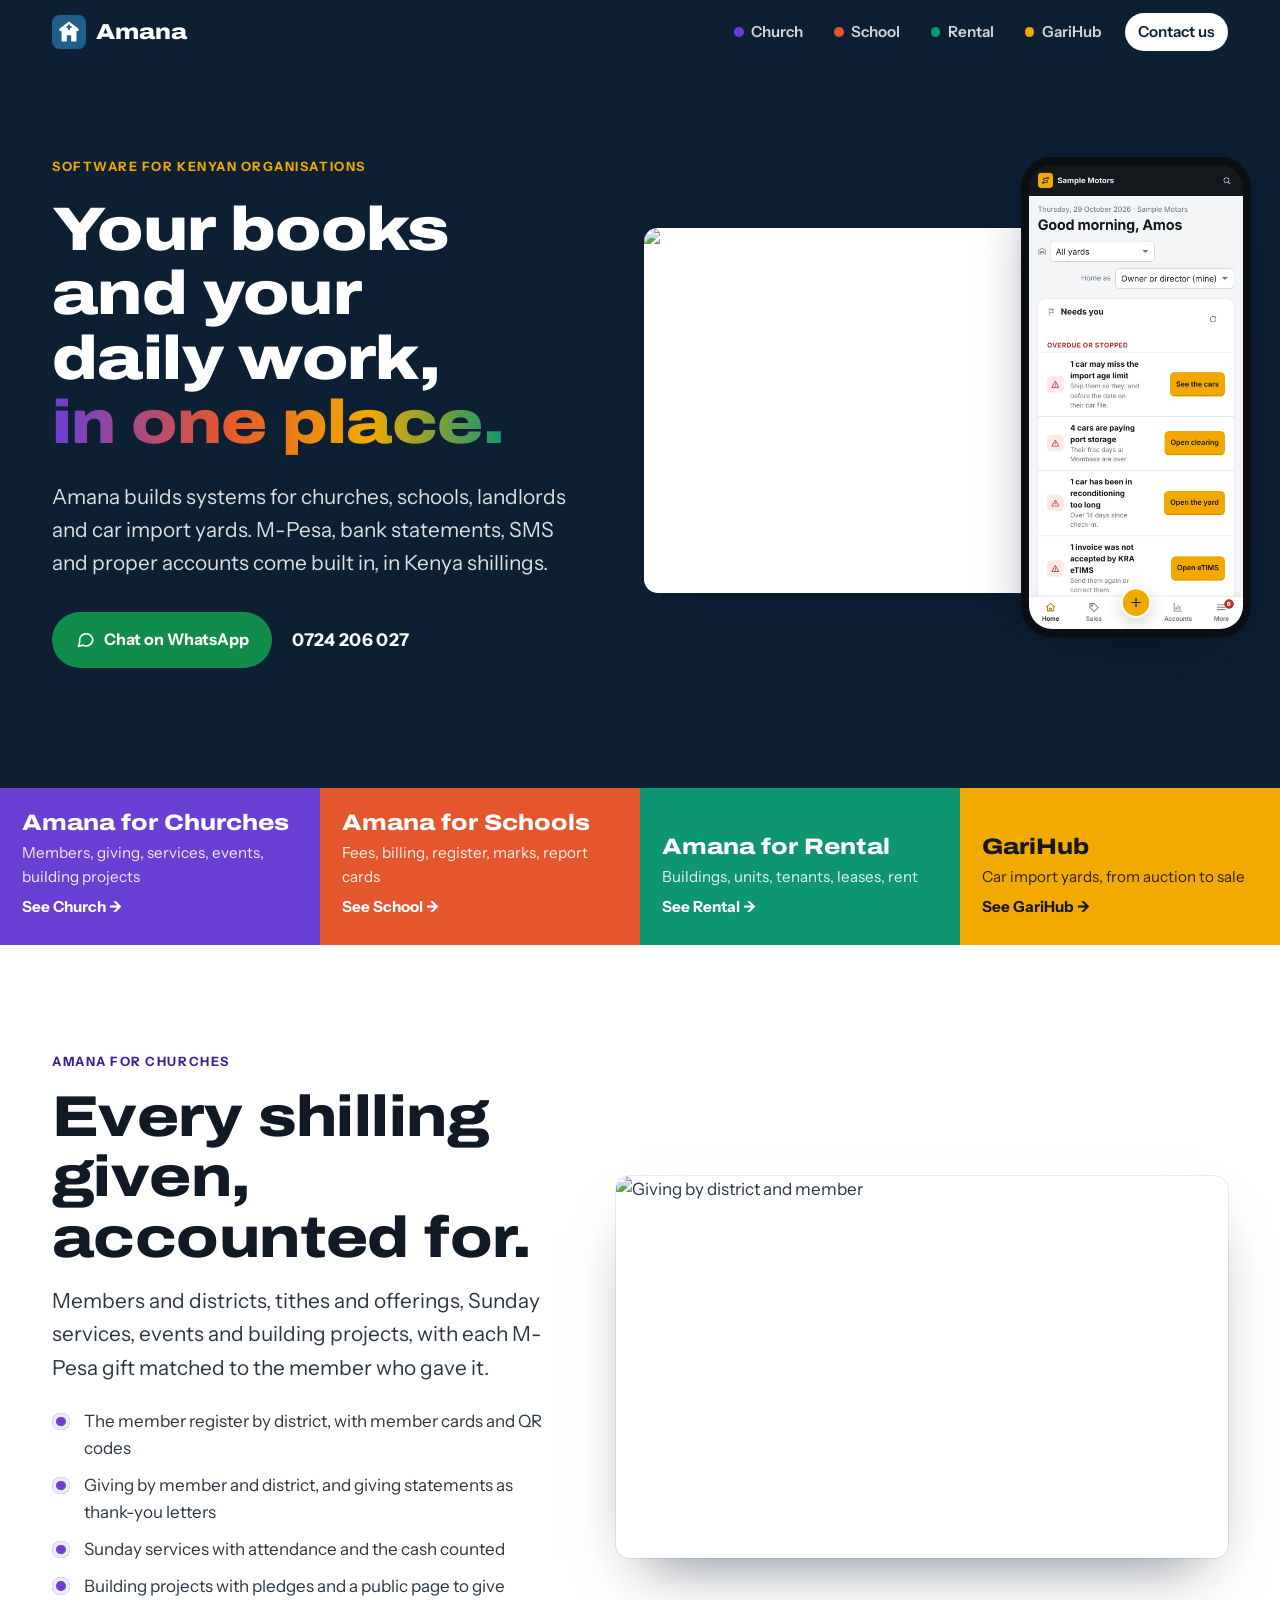
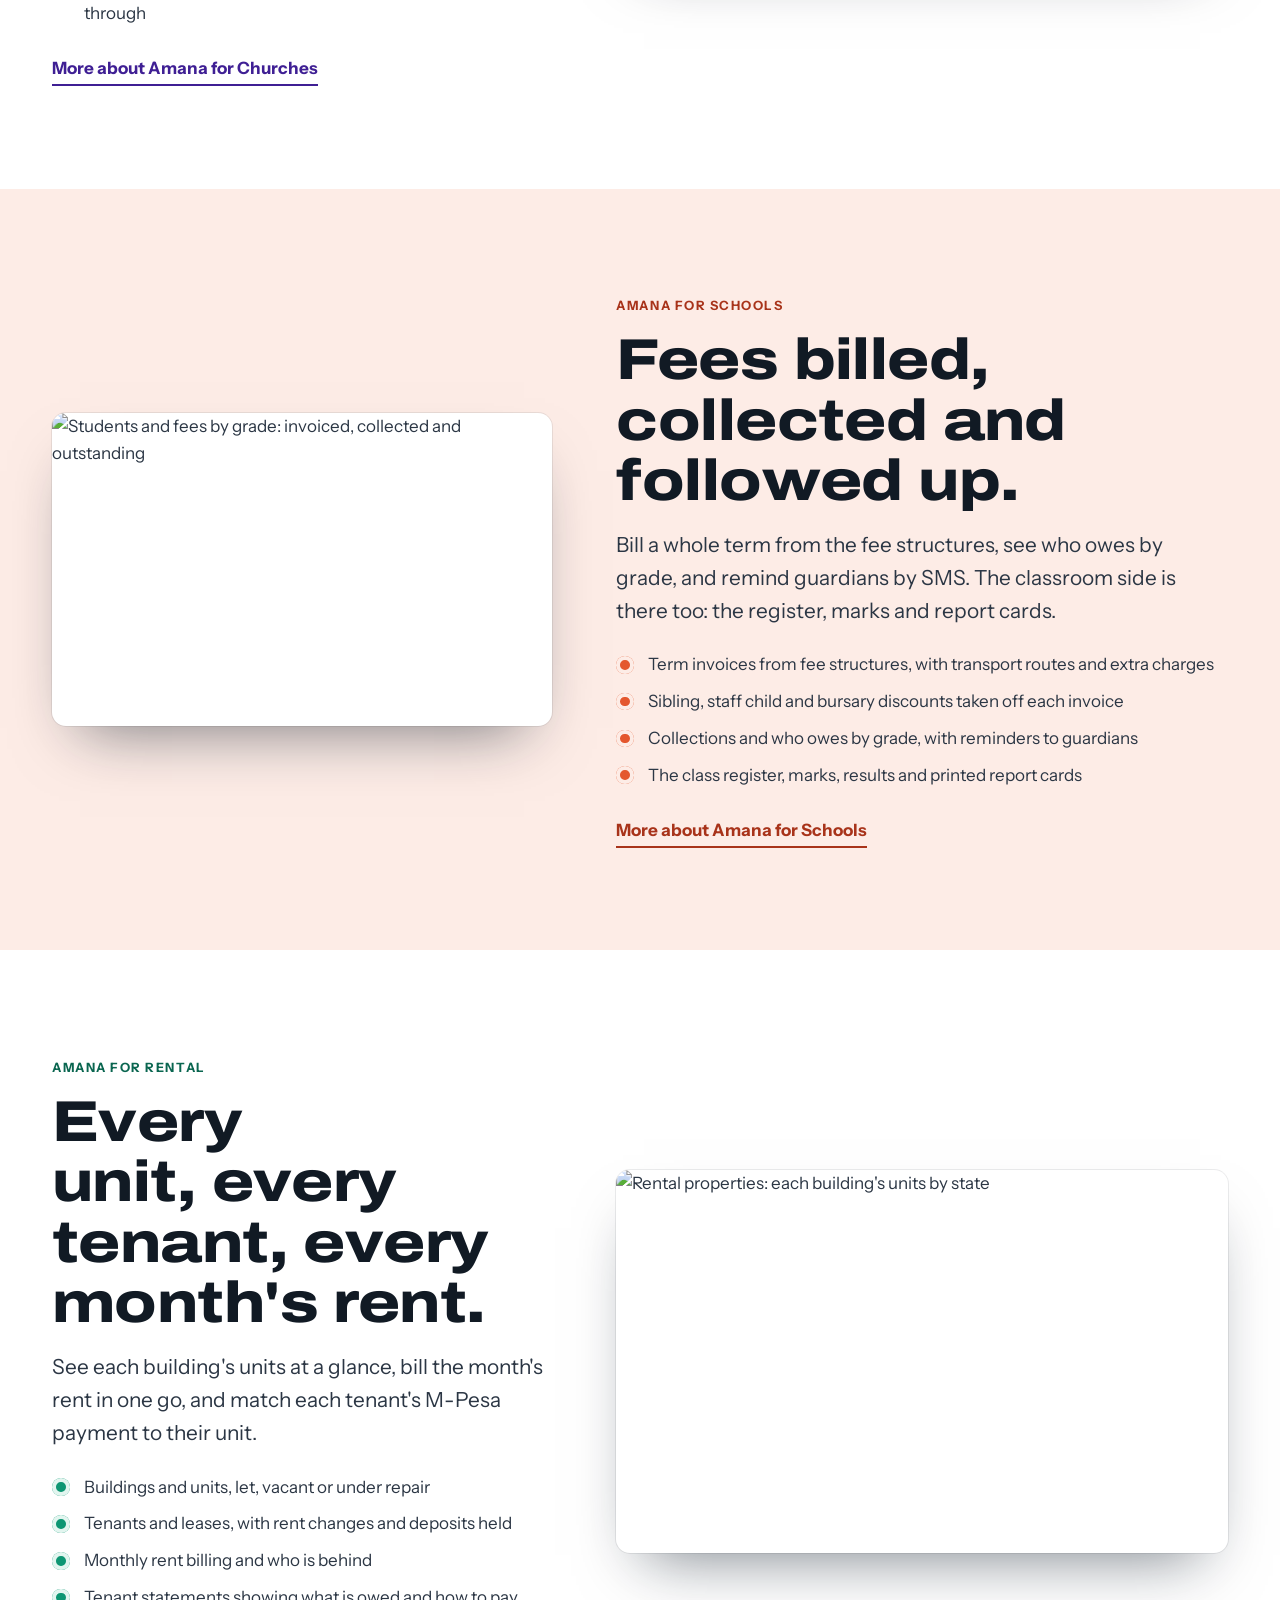
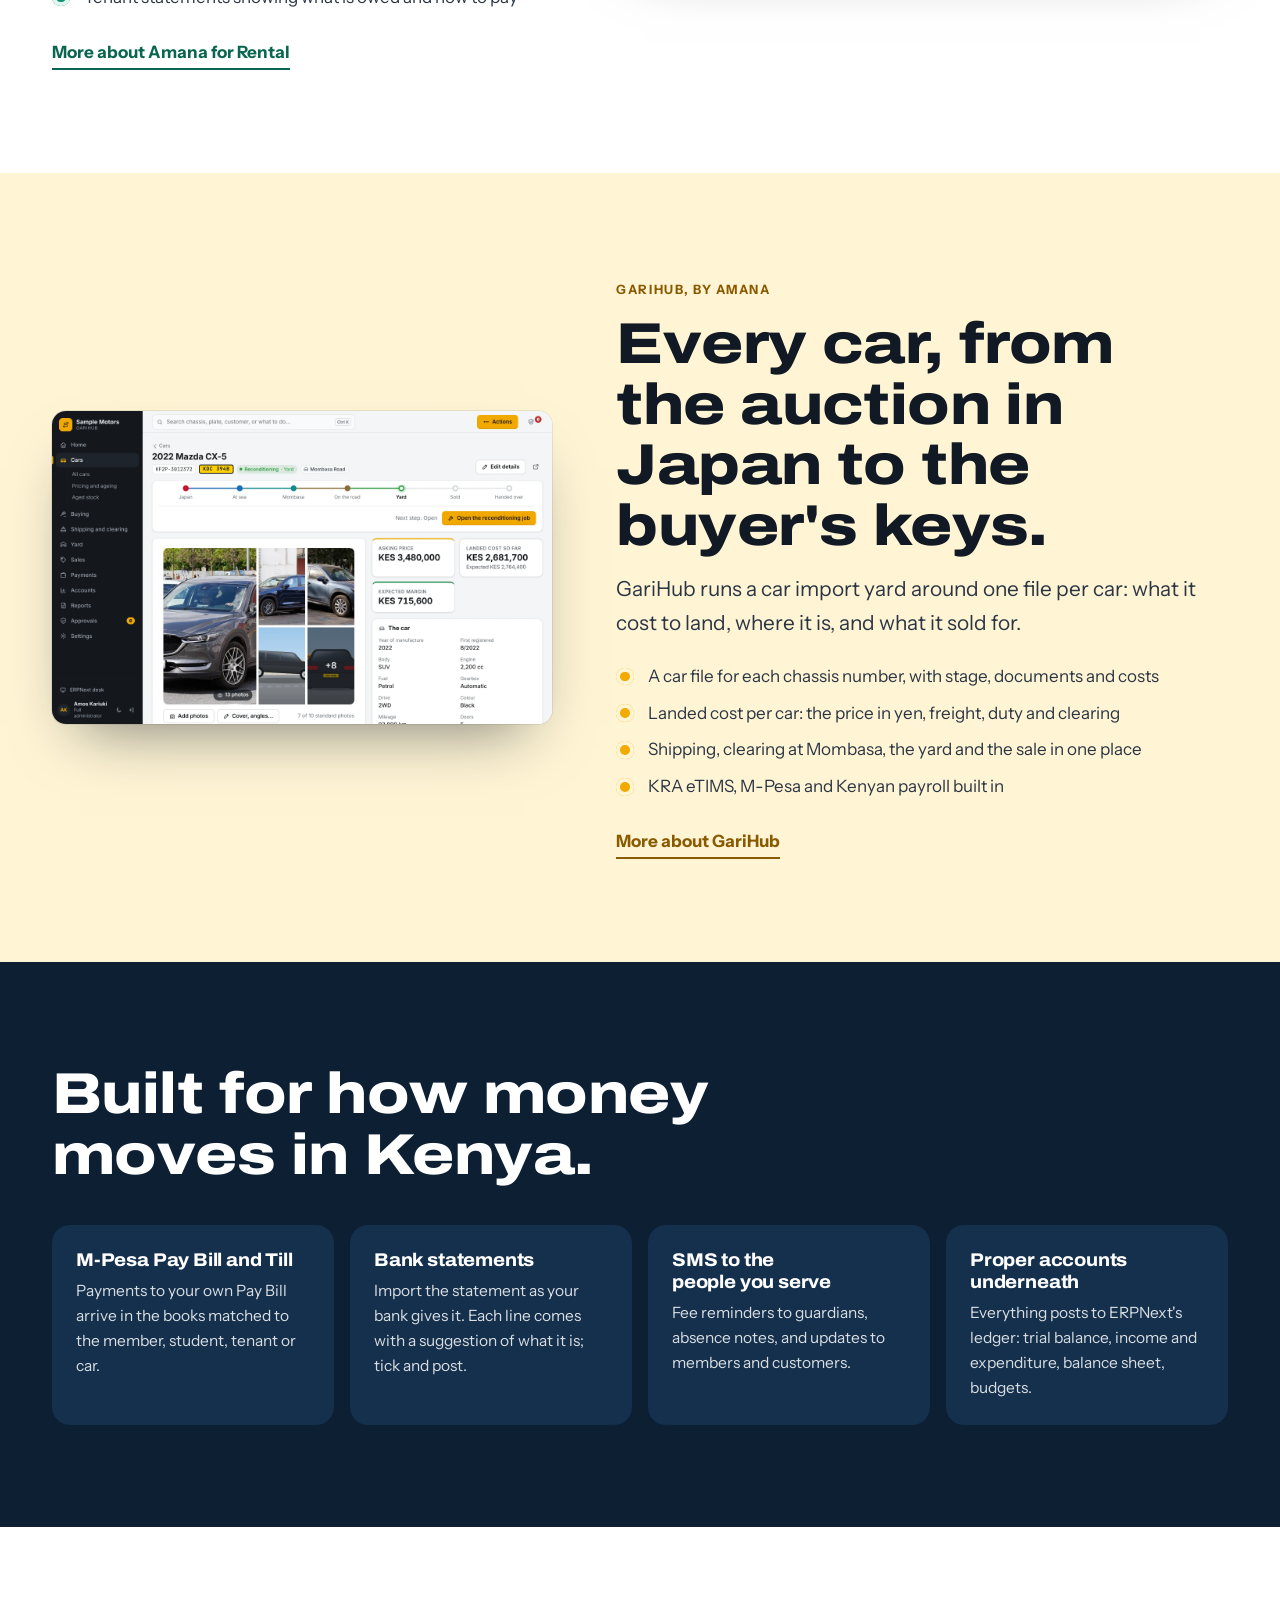
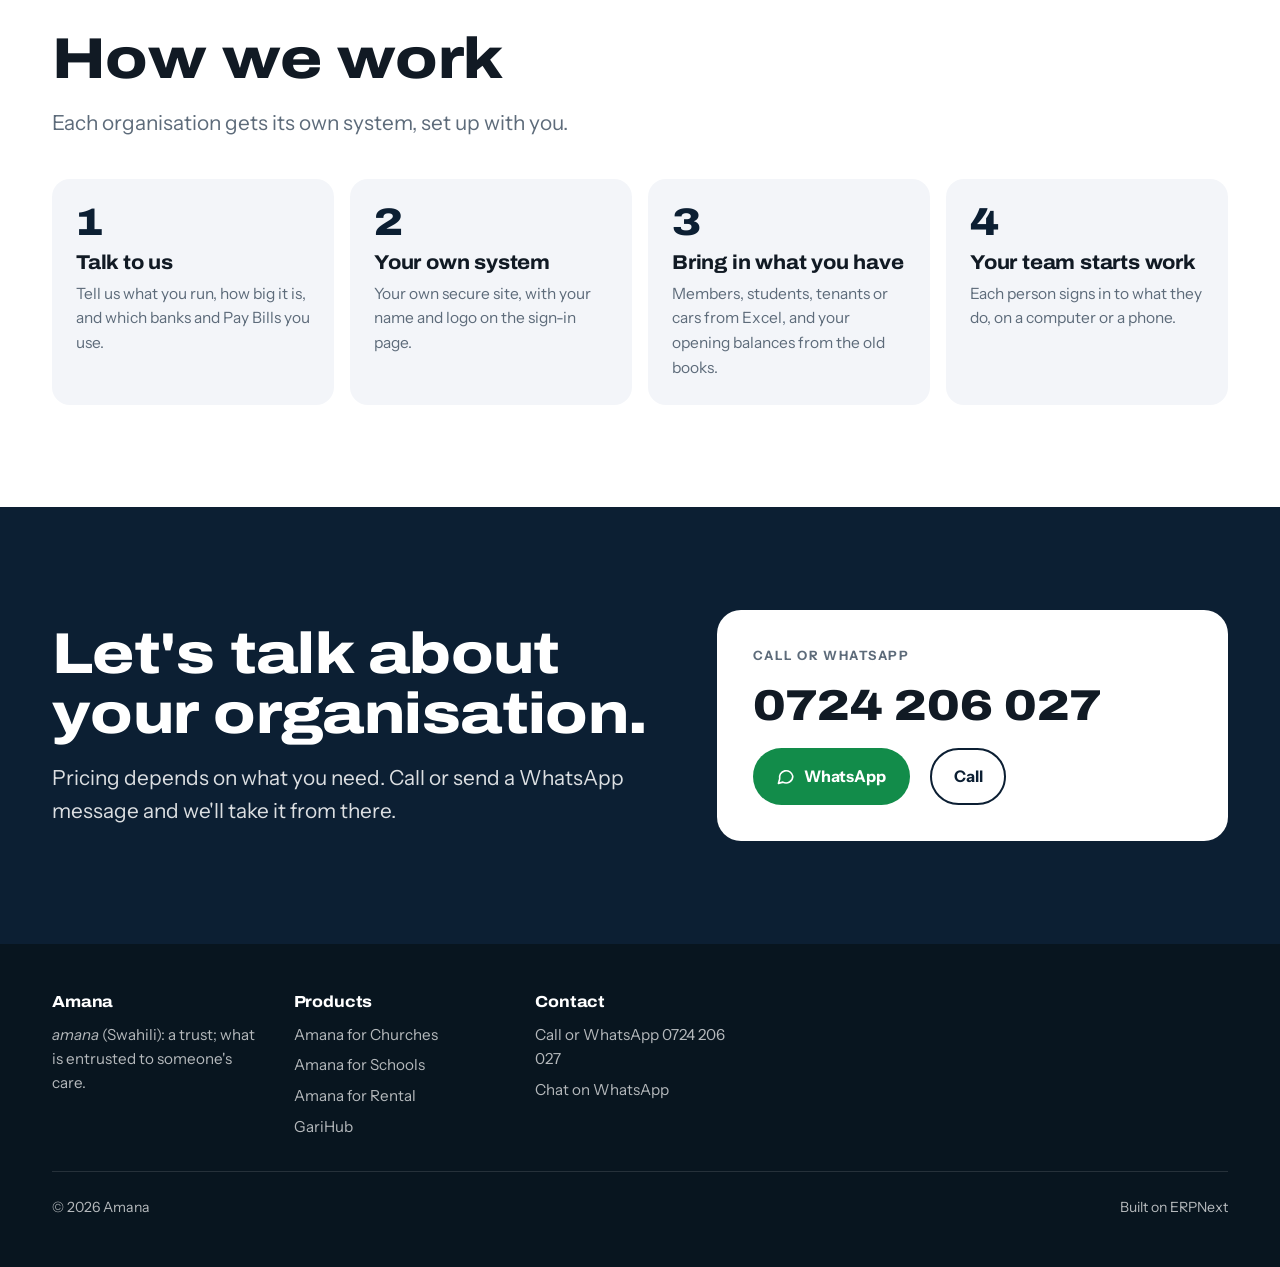
==== index.html @ 84876603 "New look in progress: shared styles, home page, GariHub page Bold product colours, a home page intro" ====
<!doctype html>
<html lang="en">
<head>
<meta charset="utf-8">
<meta name="viewport" content="width=device-width, initial-scale=1, viewport-fit=cover">
<title>Amana</title>
<meta name="description" content="Amana builds systems for Kenyan churches, schools, landlords and car import yards: M-Pesa, bank statements, SMS and proper accounts built in, in Kenya shillings.">
<meta property="og:title" content="Amana: software for Kenyan organisations">
<meta property="og:description" content="Systems for churches, schools, rental property and car import yards, with M-Pesa and proper accounts built in.">
<meta property="og:image" content="https://amana-erp.com/images/church/today.webp">
<meta property="og:url" content="https://amana-erp.com/">
<meta property="og:type" content="website">
<link rel="icon" href="/images/amana.svg" type="image/svg+xml">
<link rel="preconnect" href="https://fonts.googleapis.com">
<link rel="preconnect" href="https://fonts.gstatic.com" crossorigin>
<link rel="stylesheet" href="https://fonts.googleapis.com/css2?family=Archivo:wdth,wght@62..125,100..900&family=Instrument+Sans:wght@400;500;600;700&display=swap">
<link rel="stylesheet" href="/css/site.css">
</head>
<body>

<header class="site-header">
	<div class="wrap">
		<a class="logo" href="/"><img src="/images/amana.svg" alt="" width="34" height="34">Amana</a>
		<nav class="site-nav" aria-label="Products">
			<a href="/church/"><span class="dot" style="background:var(--church)"></span>Church</a>
			<a href="/school/"><span class="dot" style="background:var(--school)"></span>School</a>
			<a href="/rental/"><span class="dot" style="background:var(--rental)"></span>Rental</a>
			<a href="/garihub/"><span class="dot" style="background:var(--garihub)"></span>GariHub</a>
			<a class="nav-contact" href="#contact">Contact us</a>
		</nav>
	</div>
</header>

<main>
	<section class="hero-home">
		<div class="wrap">
			<div class="hero-copy">
				<p class="eyebrow">Software for Kenyan organisations</p>
				<h1>Your books and your daily work, <em>in one place.</em></h1>
				<p class="lede">Amana builds systems for churches, schools, landlords and car import yards. M-Pesa, bank statements, SMS and proper accounts come built in, in Kenya shillings.</p>
				<div class="actions">
					<a class="btn btn-whatsapp" href="https://wa.me/254724206027" target="_blank" rel="noopener"><svg viewBox="0 0 24 24" fill="none" stroke="currentColor" stroke-width="2" stroke-linecap="round" stroke-linejoin="round" aria-hidden="true"><path d="M21 11.5a8.4 8.4 0 0 1-12.4 7.4L3 20.5l1.6-5.4A8.4 8.4 0 1 1 21 11.5z"/></svg>Chat on WhatsApp</a>
					<span class="phone-number">0724 206 027</span>
				</div>
			</div>
			<div class="stage hero-stage">
				<div class="shot"><img src="/images/church/today.webp" alt="Amana's Today screen for a church: giving this week, deposits to match and what needs attention" width="1280" height="800"></div>
				<div class="phone"><img src="/images/garihub/home-phone.webp" alt="GariHub on a phone: the cars and tasks that need attention today" width="390" height="844"></div>
			</div>
		</div>
		<nav class="product-strip wrap-full" aria-label="Products">
			<a class="p-church" href="/church/"><b>Amana for Churches</b><span>Members, giving, services, events, building projects</span><span class="arrow">See Church →</span></a>
			<a class="p-school" href="/school/"><b>Amana for Schools</b><span>Fees, billing, register, marks, report cards</span><span class="arrow">See School →</span></a>
			<a class="p-rental" href="/rental/"><b>Amana for Rental</b><span>Buildings, units, tenants, leases, rent</span><span class="arrow">See Rental →</span></a>
			<a class="p-garihub" href="/garihub/"><b>GariHub</b><span>Car import yards, from auction to sale</span><span class="arrow">See GariHub →</span></a>
		</nav>
	</section>

	<section class="band tone-church">
		<div class="wrap product-row">
			<div>
				<p class="eyebrow">Amana for Churches</p>
				<h2>Every shilling given, accounted for.</h2>
				<p class="lede">Members and districts, tithes and offerings, Sunday services, events and building projects, with each M-Pesa gift matched to the member who gave it.</p>
				<ul class="ticks">
					<li>The member register by district, with member cards and QR codes</li>
					<li>Giving by member and district, and giving statements as thank-you letters</li>
					<li>Sunday services with attendance and the cash counted</li>
					<li>Building projects with pledges and a public page to give through</li>
				</ul>
				<a class="more" href="/church/">More about Amana for Churches</a>
			</div>
			<div class="shot"><img src="/images/church/giving.webp" alt="Giving by district and member" width="1280" height="800" loading="lazy"></div>
		</div>
	</section>

	<section class="band soft tone-school">
		<div class="wrap product-row flip">
			<div>
				<p class="eyebrow">Amana for Schools</p>
				<h2>Fees billed, collected and followed up.</h2>
				<p class="lede">Bill a whole term from the fee structures, see who owes by grade, and remind guardians by SMS. The classroom side is there too: the register, marks and report cards.</p>
				<ul class="ticks">
					<li>Term invoices from fee structures, with transport routes and extra charges</li>
					<li>Sibling, staff child and bursary discounts taken off each invoice</li>
					<li>Collections and who owes by grade, with reminders to guardians</li>
					<li>The class register, marks, results and printed report cards</li>
				</ul>
				<a class="more" href="/school/">More about Amana for Schools</a>
			</div>
			<div class="shot"><img src="/images/school/students.webp" alt="Students and fees by grade: invoiced, collected and outstanding" width="1280" height="800" loading="lazy"></div>
		</div>
	</section>

	<section class="band tone-rental">
		<div class="wrap product-row">
			<div>
				<p class="eyebrow">Amana for Rental</p>
				<h2>Every unit, every tenant, every month's rent.</h2>
				<p class="lede">See each building's units at a glance, bill the month's rent in one go, and match each tenant's M-Pesa payment to their unit.</p>
				<ul class="ticks">
					<li>Buildings and units, let, vacant or under repair</li>
					<li>Tenants and leases, with rent changes and deposits held</li>
					<li>Monthly rent billing and who is behind</li>
					<li>Tenant statements showing what is owed and how to pay</li>
				</ul>
				<a class="more" href="/rental/">More about Amana for Rental</a>
			</div>
			<div class="shot"><img src="/images/rental/properties.webp" alt="Rental properties: each building's units by state" width="1280" height="800" loading="lazy"></div>
		</div>
	</section>

	<section class="band soft tone-garihub">
		<div class="wrap product-row flip">
			<div>
				<p class="eyebrow">GariHub, by Amana</p>
				<h2>Every car, from the auction in Japan to the buyer's keys.</h2>
				<p class="lede">GariHub runs a car import yard around one file per car: what it cost to land, where it is, and what it sold for.</p>
				<ul class="ticks">
					<li>A car file for each chassis number, with stage, documents and costs</li>
					<li>Landed cost per car: the price in yen, freight, duty and clearing</li>
					<li>Shipping, clearing at Mombasa, the yard and the sale in one place</li>
					<li>KRA eTIMS, M-Pesa and Kenyan payroll built in</li>
				</ul>
				<a class="more" href="/garihub/">More about GariHub</a>
			</div>
			<div class="shot"><img src="/images/garihub/car-file.webp" alt="A GariHub car file: the car's stage, costs and documents" width="1280" height="800" loading="lazy"></div>
		</div>
	</section>

	<section class="band kenya">
		<div class="wrap">
			<h2>Built for how money moves in Kenya.</h2>
			<div class="kenya-grid">
				<div>
					<h3>M-Pesa Pay Bill and Till</h3>
					<p>Payments to your own Pay Bill arrive in the books matched to the member, student, tenant or car.</p>
				</div>
				<div>
					<h3>Bank statements</h3>
					<p>Import the statement as your bank gives it. Each line comes with a suggestion of what it is; tick and post.</p>
				</div>
				<div>
					<h3>SMS to the people you serve</h3>
					<p>Fee reminders to guardians, absence notes, and updates to members and customers.</p>
				</div>
				<div>
					<h3>Proper accounts underneath</h3>
					<p>Everything posts to ERPNext's ledger: trial balance, income and expenditure, balance sheet, budgets.</p>
				</div>
			</div>
		</div>
	</section>

	<section class="band">
		<div class="wrap">
			<div class="section-head">
				<h2>How we work</h2>
				<p class="lede">Each organisation gets its own system, set up with you.</p>
			</div>
			<ol class="steps">
				<li><h3>Talk to us</h3><p>Tell us what you run, how big it is, and which banks and Pay Bills you use.</p></li>
				<li><h3>Your own system</h3><p>Your own secure site, with your name and logo on the sign-in page.</p></li>
				<li><h3>Bring in what you have</h3><p>Members, students, tenants or cars from Excel, and your opening balances from the old books.</p></li>
				<li><h3>Your team starts work</h3><p>Each person signs in to what they do, on a computer or a phone.</p></li>
			</ol>
		</div>
	</section>

	<section class="band contact" id="contact">
		<div class="wrap">
			<div>
				<h2>Let's talk about your organisation.</h2>
				<p class="lede">Pricing depends on what you need. Call or send a WhatsApp message and we'll take it from there.</p>
			</div>
			<div class="contact-card">
				<span class="label">Call or WhatsApp</span>
				<span class="big">0724 206 027</span>
				<div class="actions">
					<a class="btn btn-whatsapp" href="https://wa.me/254724206027" target="_blank" rel="noopener"><svg viewBox="0 0 24 24" fill="none" stroke="currentColor" stroke-width="2" stroke-linecap="round" stroke-linejoin="round" aria-hidden="true"><path d="M21 11.5a8.4 8.4 0 0 1-12.4 7.4L3 20.5l1.6-5.4A8.4 8.4 0 1 1 21 11.5z"/></svg>WhatsApp</a>
					<a class="btn btn-ghost" href="tel:+254724206027">Call</a>
				</div>
			</div>
		</div>
	</section>
</main>

<footer class="site-footer">
	<div class="wrap">
		<div>
			<h3>Amana</h3>
			<p><i>amana</i> (Swahili): a trust; what is entrusted to someone's care.</p>
		</div>
		<div>
			<h3>Products</h3>
			<ul>
				<li><a href="/church/">Amana for Churches</a></li>
				<li><a href="/school/">Amana for Schools</a></li>
				<li><a href="/rental/">Amana for Rental</a></li>
				<li><a href="/garihub/">GariHub</a></li>
			</ul>
		</div>
		<div>
			<h3>Contact</h3>
			<ul>
				<li>Call or WhatsApp 0724 206 027</li>
				<li><a href="https://wa.me/254724206027" target="_blank" rel="noopener">Chat on WhatsApp</a></li>
			</ul>
		</div>
		<p class="fine"><span>© 2026 Amana</span><span>Built on ERPNext</span></p>
	</div>
</footer>
</body>
</html>
---- css/site.css ----
/* Amana website: one shared stylesheet for the home page and the product pages.
   Layout: full-width colour bands. Each product owns one strong colour; the company
   colour is deep navy. Pages are a stack of bands: hero, features, screens, contact. */
:root {
	--navy: #0c1f33;
	--navy-2: #14304d;
	--ink: #111a24;
	--text: #2b3644;
	--muted: #5d6b7a;
	--line: #e3e8ef;
	--paper: #ffffff;
	--mist: #f3f5f9;

	--church: #6a3fd4;
	--church-deep: #3f1f94;
	--church-soft: #f0eafd;
	--school: #e4572e;
	--school-deep: #a8331a;
	--school-soft: #fdece6;
	--rental: #0e9673;
	--rental-deep: #0a6650;
	--rental-soft: #e2f5ef;
	--garihub: #f2a900;
	--garihub-deep: #8a5a00;
	--garihub-soft: #fff4d4;
	--garihub-ink: #14181d;
	--whatsapp: #128c4a;

	--font-display: "Archivo", "Arial Black", "Helvetica Neue", Arial, sans-serif;
	--font-body: "Instrument Sans", "Segoe UI", system-ui, -apple-system, sans-serif;

	--step-0: 1.0625rem;
	--step-1: 1.25rem;
	--step-2: clamp(1.6rem, 3vw, 2.2rem);
	--step-3: clamp(2.1rem, 5vw, 3.6rem);
	--step-4: clamp(2.5rem, 6.5vw, 4.75rem);
	--wide: 76rem;
	--radius: 18px;
	color-scheme: light;
}

*, *::before, *::after { box-sizing: border-box; }
html { scroll-behavior: smooth; }
@media (prefers-reduced-motion: reduce) { html { scroll-behavior: auto; } }
body {
	margin: 0;
	background: var(--paper);
	color: var(--text);
	font-family: var(--font-body);
	font-size: var(--step-0);
	line-height: 1.6;
	-webkit-font-smoothing: antialiased;
}
img { max-width: 100%; height: auto; display: block; }
a { color: inherit; }
a:focus-visible, button:focus-visible { outline: 3px solid var(--garihub); outline-offset: 3px; border-radius: 6px; }
h1, h2, h3 {
	font-family: var(--font-display);
	font-stretch: 118%;
	color: var(--ink);
	text-wrap: balance;
	margin: 0;
	line-height: 1.05;
	letter-spacing: -0.01em;
}
h1 { font-size: var(--step-4); font-weight: 850; }
h2 { font-size: var(--step-3); font-weight: 800; }
h3 { font-size: var(--step-1); font-weight: 750; line-height: 1.2; font-stretch: 108%; }
p { margin: 0; }

.wrap {
	max-width: var(--wide);
	margin-inline: auto;
	padding-left: max(20px, env(safe-area-inset-left, 0px));
	padding-right: max(20px, env(safe-area-inset-right, 0px));
}
.band { padding-block: clamp(3.5rem, 8vw, 6.5rem); }
.eyebrow {
	display: inline-block;
	font-weight: 700;
	font-size: 0.8rem;
	letter-spacing: 0.12em;
	text-transform: uppercase;
}
.lede { font-size: clamp(1.1rem, 1.8vw, 1.3rem); max-width: 40rem; }

/* Buttons */
.btn {
	display: inline-flex; align-items: center; gap: 0.55rem;
	padding: 0.85rem 1.35rem; border-radius: 999px;
	font-weight: 700; font-size: 1rem; text-decoration: none;
	border: 2px solid transparent; transition: transform 0.15s ease;
}
.btn:hover { transform: translateY(-2px); }
@media (prefers-reduced-motion: reduce) { .btn:hover { transform: none; } }
.btn svg { width: 1.2em; height: 1.2em; flex: none; }
.btn-whatsapp { background: var(--whatsapp); color: #fff; }
.btn-light { background: #fff; color: var(--ink); }
.btn-ghost { border-color: currentColor; color: inherit; }
.phone-number { font-weight: 700; font-size: 1.1rem; letter-spacing: 0.02em; white-space: nowrap; user-select: all; }
.actions { display: flex; flex-wrap: wrap; align-items: center; gap: 0.9rem 1.25rem; margin-top: 2rem; }

/* Header */
body::before {
	content: ""; position: fixed; inset: 0 0 auto;
	height: env(safe-area-inset-top, 0px); z-index: 30; background: var(--navy);
}
.site-header {
	position: sticky; top: env(safe-area-inset-top, 0px); z-index: 20;
	background: var(--navy); color: #fff;
}
.site-header .wrap { display: flex; align-items: center; gap: 1rem 2rem; padding-block: 0.8rem; flex-wrap: wrap; }
.logo { display: flex; align-items: center; gap: 0.6rem; text-decoration: none; font-family: var(--font-display); font-stretch: 118%; font-weight: 850; font-size: 1.35rem; color: #fff; }
.logo img { width: 34px; height: 34px; }
.site-nav { display: flex; align-items: center; gap: 0.35rem; margin-left: auto; flex-wrap: wrap; }
.site-nav a {
	text-decoration: none; font-weight: 600; font-size: 0.95rem;
	padding: 0.45rem 0.8rem; border-radius: 999px; color: rgba(255,255,255,0.82);
	display: inline-flex; align-items: center; gap: 0.45rem;
}
.site-nav a:hover { color: #fff; background: rgba(255,255,255,0.08); }
.site-nav .dot { width: 0.6rem; height: 0.6rem; border-radius: 50%; flex: none; }
.site-nav a[aria-current="page"] { color: #fff; background: rgba(255,255,255,0.14); }
.site-nav a.nav-contact { background: #fff; color: var(--navy); margin-left: 0.4rem; }
@media (max-width: 760px) {
	.site-header .wrap { padding-block: 0.6rem; }
	.site-nav { margin-left: 0; width: 100%; flex-wrap: nowrap; overflow-x: auto; scrollbar-width: none; padding-bottom: 0.2rem; }
	.site-nav::-webkit-scrollbar { display: none; }
	.site-nav a { white-space: nowrap; }
	.site-nav a.nav-contact { margin-left: auto; }
}

/* Screenshot frames */
.shot {
	border-radius: 14px; overflow: hidden; background: #fff;
	box-shadow: 0 30px 60px -28px rgba(8, 20, 35, 0.55), 0 0 0 1px rgba(8, 20, 35, 0.08);
}
.shot img { width: 100%; }
.phone {
	width: min(42%, 230px); border-radius: 30px; overflow: hidden; background: #0b0f14;
	padding: 8px; box-shadow: 0 30px 60px -20px rgba(8, 20, 35, 0.6);
}
.phone img { border-radius: 23px; }
.stage { position: relative; }
.stage .phone { position: absolute; right: -4%; bottom: -12%; }
@media (max-width: 900px) { .stage .phone { right: 0; bottom: -10%; width: 38%; } }

/* Home hero */
.hero-home { background: var(--navy); color: rgba(255,255,255,0.86); overflow: hidden; }
.hero-home .wrap { display: grid; grid-template-columns: minmax(0, 0.95fr) minmax(0, 1.05fr); gap: clamp(2.5rem, 5vw, 4rem); align-items: center; padding-block: clamp(3rem, 7vw, 5.5rem) clamp(4.5rem, 9vw, 6.5rem); }
@media (max-width: 960px) { .hero-home .wrap { grid-template-columns: minmax(0, 1fr); } }
.hero-home h1 { color: #fff; max-width: 15ch; font-size: clamp(2.4rem, 4.8vw, 4.1rem); }
.hero-home h1 em { font-style: normal; background: linear-gradient(90deg, var(--church) 0%, var(--school) 38%, var(--garihub) 70%, var(--rental) 100%); -webkit-background-clip: text; background-clip: text; color: transparent; }
.hero-home .lede { margin-top: 1.5rem; }
.hero-home .eyebrow { color: var(--garihub); margin-bottom: 1.25rem; }
.hero-home .phone-number { color: #fff; }
.product-strip { display: grid; grid-template-columns: repeat(4, minmax(0, 1fr)); gap: 0; margin-top: 1rem; }
.product-strip a {
	display: grid; gap: 0.35rem; padding: 1.4rem 1.4rem 1.6rem; text-decoration: none;
	color: #fff; min-height: 9.5rem; align-content: end;
}
.product-strip a b { font-family: var(--font-display); font-stretch: 118%; font-weight: 800; font-size: 1.4rem; line-height: 1.1; }
.product-strip a span { font-size: 0.95rem; opacity: 0.9; }
.product-strip a .arrow { font-weight: 700; opacity: 1; }
.product-strip .p-church { background: var(--church); }
.product-strip .p-school { background: var(--school); }
.product-strip .p-rental { background: var(--rental); }
.product-strip .p-garihub { background: var(--garihub); color: var(--garihub-ink); }
.product-strip a:hover .arrow { text-decoration: underline; }
@media (max-width: 860px) { .product-strip { grid-template-columns: repeat(2, minmax(0, 1fr)); } }
@media (max-width: 460px) { .product-strip a { min-height: 7.5rem; padding: 1.1rem; } .product-strip a b { font-size: 1.15rem; } }

/* Home product sections */
.product-row { display: grid; grid-template-columns: minmax(0, 0.9fr) minmax(0, 1.1fr); gap: clamp(2rem, 5vw, 4.5rem); align-items: center; }
.product-row.flip > :first-child { order: 2; }
@media (max-width: 900px) { .product-row, .product-row.flip { grid-template-columns: minmax(0, 1fr); } .product-row.flip > :first-child { order: 0; } }
.product-row h2 { margin-top: 0.75rem; }
.product-row .lede { margin-top: 1rem; color: var(--text); }
.ticks { list-style: none; padding: 0; margin: 1.5rem 0 0; display: grid; gap: 0.6rem; }
.ticks li { display: grid; grid-template-columns: 1.6rem minmax(0, 1fr); gap: 0.4rem; }
.ticks li::before { content: ""; width: 1.1rem; height: 1.1rem; margin-top: 0.3rem; border-radius: 50%; background: var(--accent, var(--navy)); box-shadow: inset 0 0 0 4px var(--accent-soft, var(--mist)); }
.more { display: inline-flex; margin-top: 1.75rem; font-weight: 700; color: var(--accent-deep, var(--navy)); text-decoration: none; border-bottom: 2px solid currentColor; padding-bottom: 2px; }
.more:hover { border-bottom-width: 3px; }
.tone-church { --accent: var(--church); --accent-deep: var(--church-deep); --accent-soft: var(--church-soft); }
.tone-school { --accent: var(--school); --accent-deep: var(--school-deep); --accent-soft: var(--school-soft); }
.tone-rental { --accent: var(--rental); --accent-deep: var(--rental-deep); --accent-soft: var(--rental-soft); }
.tone-garihub { --accent: var(--garihub); --accent-deep: var(--garihub-deep); --accent-soft: var(--garihub-soft); }
.tone-church .eyebrow, .tone-school .eyebrow, .tone-rental .eyebrow, .tone-garihub .eyebrow { color: var(--accent-deep); }
.band.soft { background: var(--accent-soft, var(--mist)); }
.band.mist { background: var(--mist); }

/* Kenya strip */
.kenya { background: var(--navy); color: rgba(255,255,255,0.84); }
.kenya h2 { color: #fff; max-width: 18ch; }
.kenya-grid { margin-top: 2.5rem; display: grid; grid-template-columns: repeat(auto-fit, minmax(14rem, 1fr)); gap: 1rem; }
.kenya-grid div { background: var(--navy-2); border-radius: var(--radius); padding: 1.5rem; display: grid; gap: 0.5rem; align-content: start; }
.kenya-grid h3 { color: #fff; font-size: 1.15rem; }
.kenya-grid p { font-size: 0.97rem; }
.kenya-grid .tag { font-size: 0.75rem; font-weight: 700; letter-spacing: 0.1em; text-transform: uppercase; color: var(--garihub); }

/* Steps */
.steps { list-style: none; padding: 0; margin: 2.5rem 0 0; display: grid; grid-template-columns: repeat(auto-fit, minmax(14rem, 1fr)); gap: 1rem; counter-reset: step; }
.steps li { counter-increment: step; background: var(--mist); border-radius: var(--radius); padding: 1.5rem; display: grid; gap: 0.5rem; align-content: start; }
.steps li::before { content: counter(step); font-family: var(--font-display); font-stretch: 118%; font-weight: 850; font-size: 2.4rem; line-height: 1; color: var(--navy); }
.steps p { color: var(--muted); font-size: 0.97rem; }

/* Product page hero */
.hero-product { background: var(--accent); color: rgba(255,255,255,0.92); overflow: hidden; }
.hero-product.tone-garihub { color: var(--garihub-ink); }
.hero-product .wrap { display: grid; grid-template-columns: minmax(0, 0.85fr) minmax(0, 1.15fr); gap: clamp(2rem, 5vw, 4rem); align-items: center; padding-block: clamp(3rem, 7vw, 5.5rem) clamp(4rem, 9vw, 7rem); }
@media (max-width: 900px) { .hero-product .wrap { grid-template-columns: minmax(0, 1fr); } }
.hero-product h1 { color: inherit; font-size: clamp(2.3rem, 4.4vw, 3.8rem); }
.hero-product .eyebrow { margin-bottom: 1rem; opacity: 0.9; display: inline-flex; align-items: center; gap: 0.6rem; }
.hero-product .eyebrow img { width: 30px; height: 30px; }
.hero-product .lede { margin-top: 1.4rem; }
.hero-product .btn-light { color: var(--accent-deep); }
.hero-product.tone-garihub .btn-light { color: var(--garihub-ink); }

/* Feature grid */
.section-head { max-width: 46rem; }
.section-head .lede { margin-top: 1rem; color: var(--muted); }
.features { margin-top: 2.75rem; display: grid; grid-template-columns: repeat(auto-fill, minmax(17rem, 1fr)); gap: 1rem; }
.feature { background: var(--paper); border-radius: var(--radius); padding: 1.6rem; display: grid; gap: 0.6rem; align-content: start; border: 1px solid var(--line); }
.feature .icon { width: 2.8rem; height: 2.8rem; border-radius: 12px; display: grid; place-items: center; background: var(--accent-soft); color: var(--accent-deep); }
.feature .icon svg { width: 1.45rem; height: 1.45rem; }
.feature p { color: var(--muted); font-size: 0.98rem; }

/* Screens: alternating rows */
.screens { display: grid; gap: clamp(3.5rem, 8vw, 6rem); margin-top: 3rem; }
.screen-row { display: grid; grid-template-columns: minmax(0, 1.35fr) minmax(0, 0.65fr); gap: clamp(1.5rem, 4vw, 3.5rem); align-items: center; }
.screen-row:nth-child(even) { grid-template-columns: minmax(0, 0.65fr) minmax(0, 1.35fr); }
.screen-row:nth-child(even) > :first-child { order: 2; }
.screen-row.phone-row:nth-child(even) { grid-template-columns: minmax(0, 1.2fr) minmax(0, 0.8fr); }
@media (max-width: 900px) { .screen-row, .screen-row:nth-child(even), .screen-row.phone-row:nth-child(even) { grid-template-columns: minmax(0, 1fr); } .screen-row:nth-child(even) > :first-child { order: 0; } }
.screen-row h3 { font-size: var(--step-2); font-stretch: 116%; }
.screen-row p { margin-top: 0.8rem; color: var(--muted); }
.screen-row .num { font-family: var(--font-display); font-stretch: 118%; font-weight: 850; color: var(--accent); font-size: 1rem; letter-spacing: 0.1em; margin-bottom: 0.6rem; display: block; }

/* Cross links */
.others { display: grid; grid-template-columns: repeat(auto-fit, minmax(15rem, 1fr)); gap: 1rem; margin-top: 2rem; }
.others a { display: grid; gap: 0.3rem; padding: 1.4rem 1.5rem; border-radius: var(--radius); text-decoration: none; color: #fff; background: var(--accent); }
.others a b { font-family: var(--font-display); font-stretch: 118%; font-weight: 800; font-size: 1.25rem; }
.others a span { opacity: 0.9; font-size: 0.97rem; }
.others a.tone-garihub { color: var(--garihub-ink); }

/* Contact band */
.contact { background: var(--navy); color: rgba(255,255,255,0.86); }
.contact .wrap { display: grid; grid-template-columns: minmax(0, 1.1fr) minmax(0, 0.9fr); gap: 2.5rem; align-items: center; }
@media (max-width: 860px) { .contact .wrap { grid-template-columns: minmax(0, 1fr); } }
.contact h2 { color: #fff; }
.contact .lede { margin-top: 1rem; }
.contact-card { background: #fff; color: var(--ink); border-radius: 24px; padding: clamp(1.5rem, 4vw, 2.25rem); display: grid; gap: 1.1rem; }
.contact-card .label { font-weight: 700; font-size: 0.8rem; letter-spacing: 0.12em; text-transform: uppercase; color: var(--muted); }
.contact-card .big { font-family: var(--font-display); font-stretch: 118%; font-weight: 850; font-size: clamp(2rem, 5vw, 2.7rem); line-height: 1; user-select: all; }
.contact-card .actions { margin-top: 0.25rem; }
.contact-card .btn-ghost { color: var(--navy); }

/* Footer */
.site-footer { background: #08151f; color: rgba(255,255,255,0.7); font-size: 0.95rem; }
.site-footer .wrap { padding-block: 3rem; display: grid; grid-template-columns: repeat(auto-fit, minmax(12rem, 1fr)); gap: 2rem; }
.site-footer h3 { color: #fff; font-size: 1rem; font-stretch: 110%; margin-bottom: 0.75rem; }
.site-footer ul { list-style: none; padding: 0; margin: 0; display: grid; gap: 0.4rem; }
.site-footer a { text-decoration: none; }
.site-footer a:hover { color: #fff; text-decoration: underline; }
.site-footer .fine { grid-column: 1 / -1; border-top: 1px solid rgba(255,255,255,0.12); padding-top: 1.5rem; display: flex; flex-wrap: wrap; gap: 0.5rem 2rem; justify-content: space-between; font-size: 0.88rem; }

/* Feature area label, phone rows, credits */
.feature .area { font-size: 0.75rem; font-weight: 700; letter-spacing: 0.12em; text-transform: uppercase; color: var(--accent-deep); }
.screen-row .phone.solo { position: static; width: min(100%, 300px); justify-self: center; }
.screen-row.phone-row { grid-template-columns: minmax(0, 0.8fr) minmax(0, 1.2fr); }
@media (max-width: 900px) { .screen-row.phone-row { grid-template-columns: minmax(0, 1fr); } }
.credits { margin-top: 2rem; overflow-x: auto; }
.credits table { border-collapse: collapse; width: 100%; font-size: 0.92rem; }
.credits th, .credits td { text-align: left; padding: 0.55rem 0.75rem; border-bottom: 1px solid var(--line); vertical-align: top; }
.credits th { font-size: 0.78rem; letter-spacing: 0.1em; text-transform: uppercase; color: var(--muted); }
.credits a { color: var(--navy-2); }
.site-footer .fine a { text-decoration: underline; }
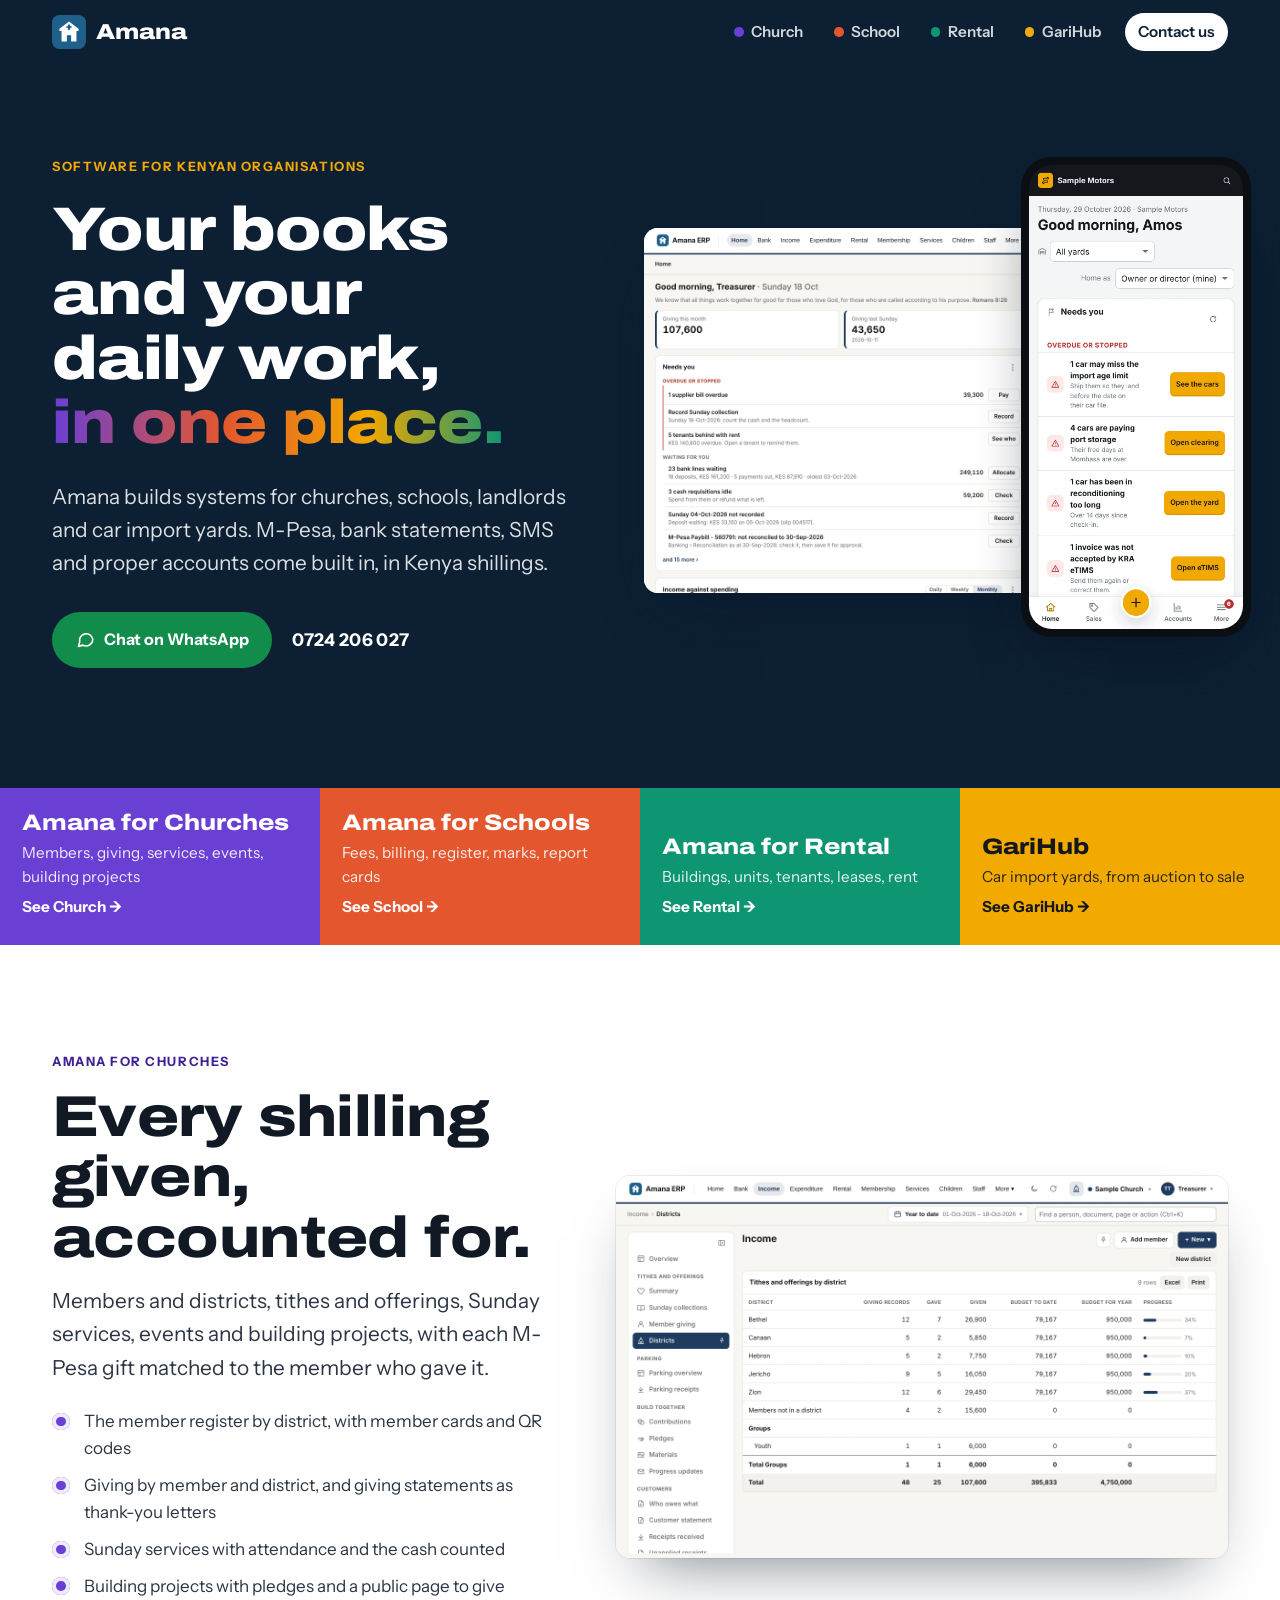
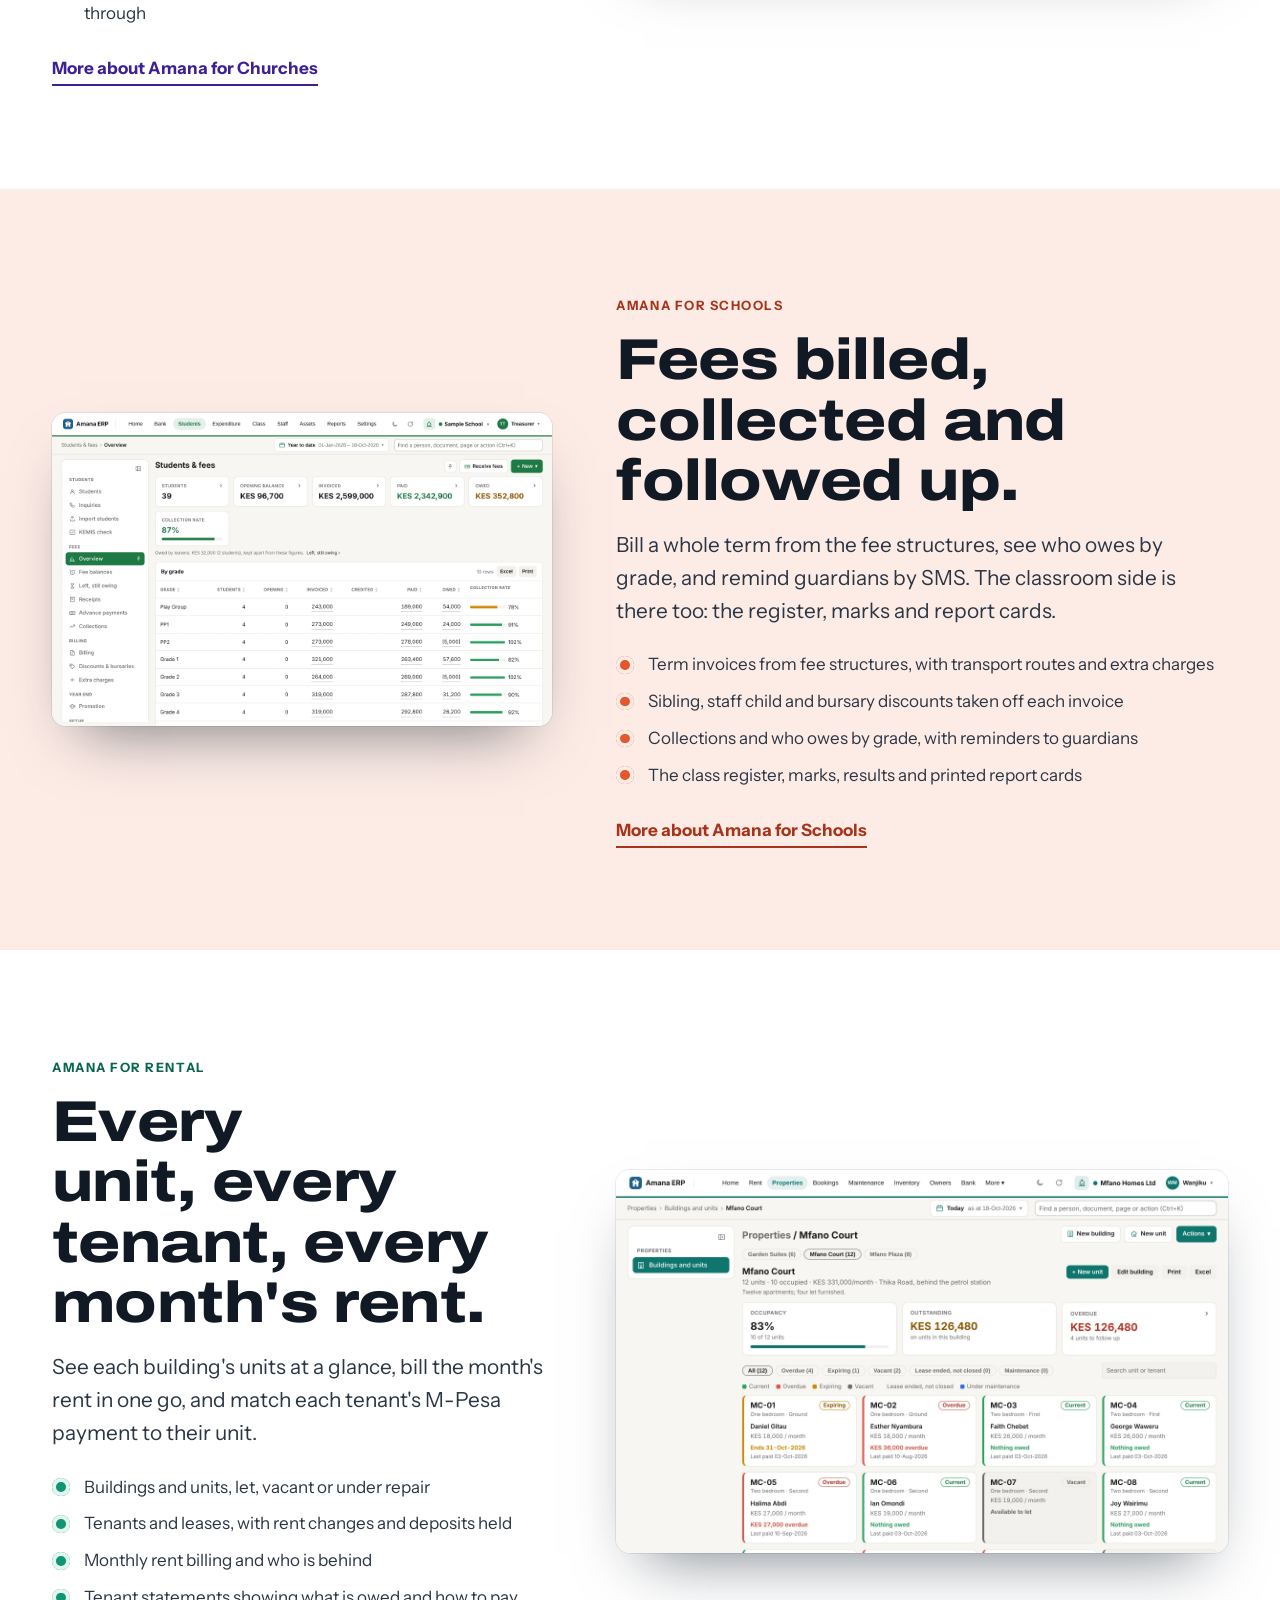
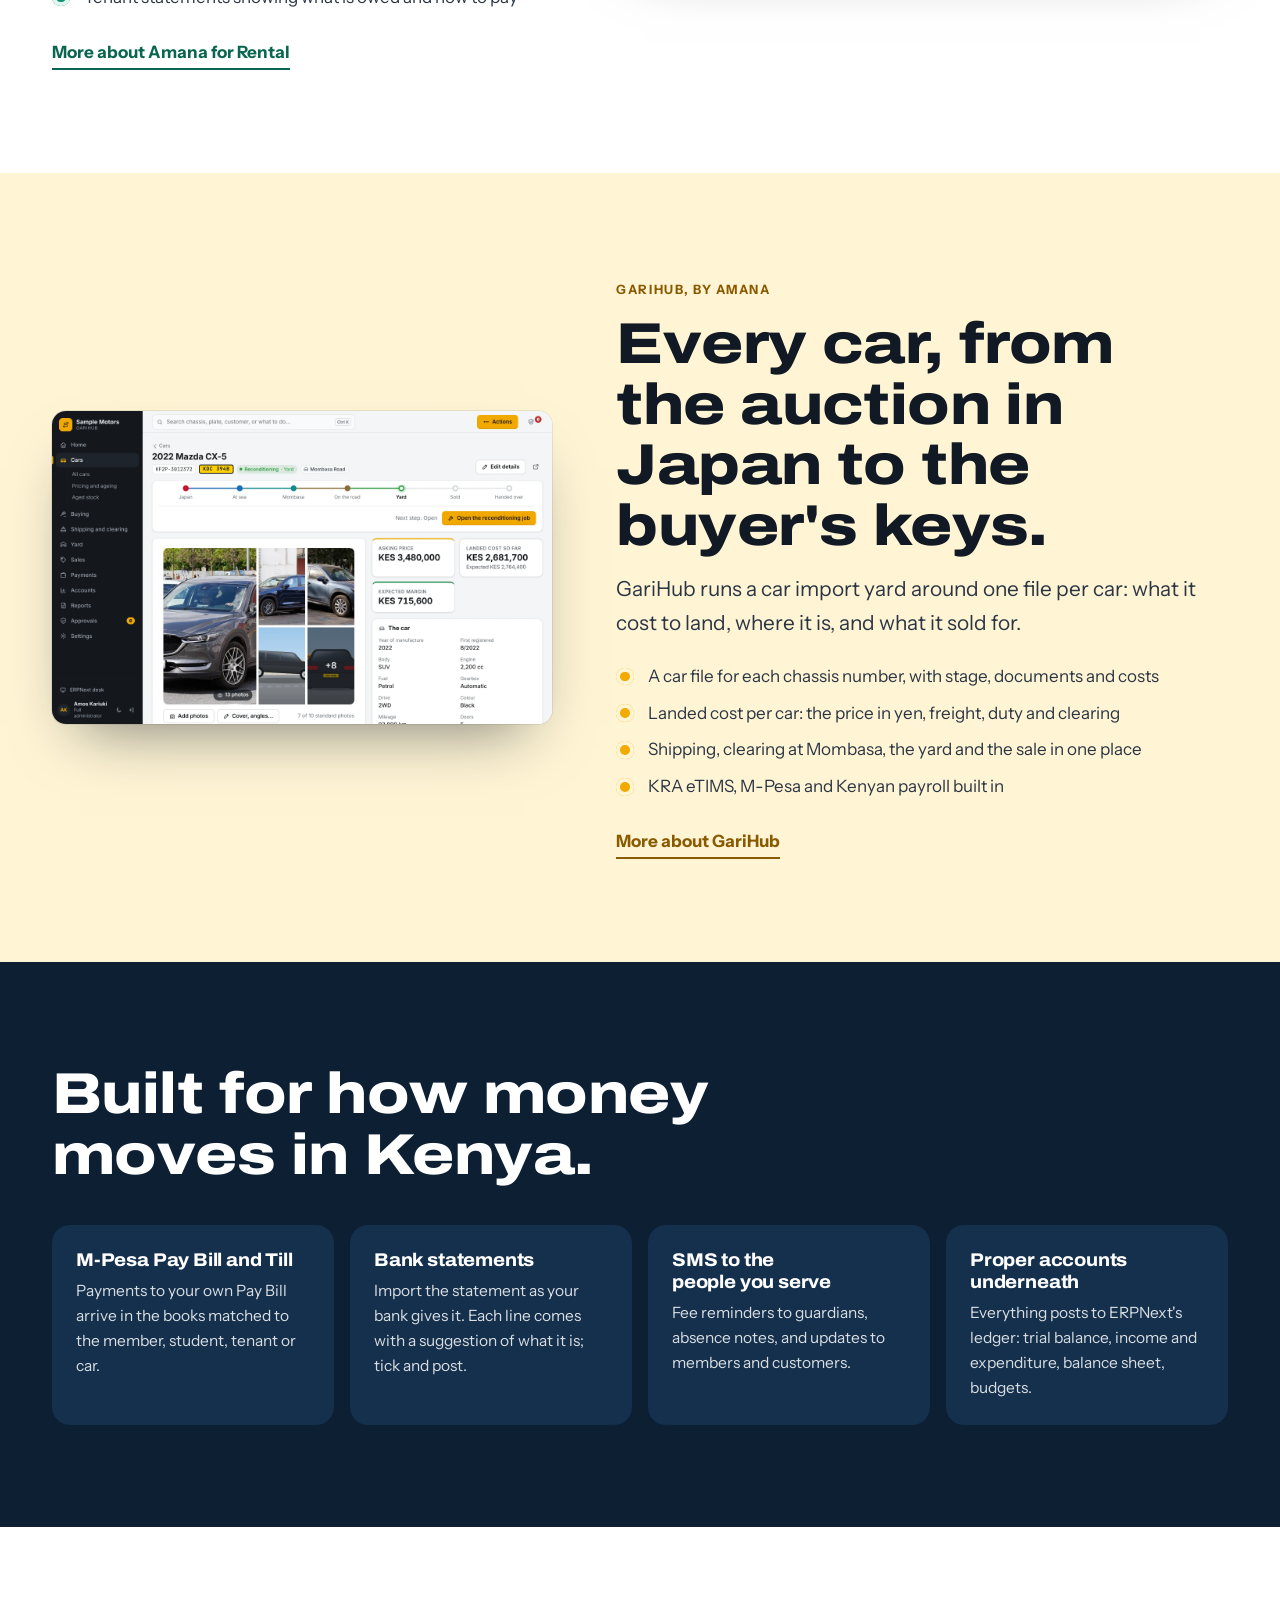
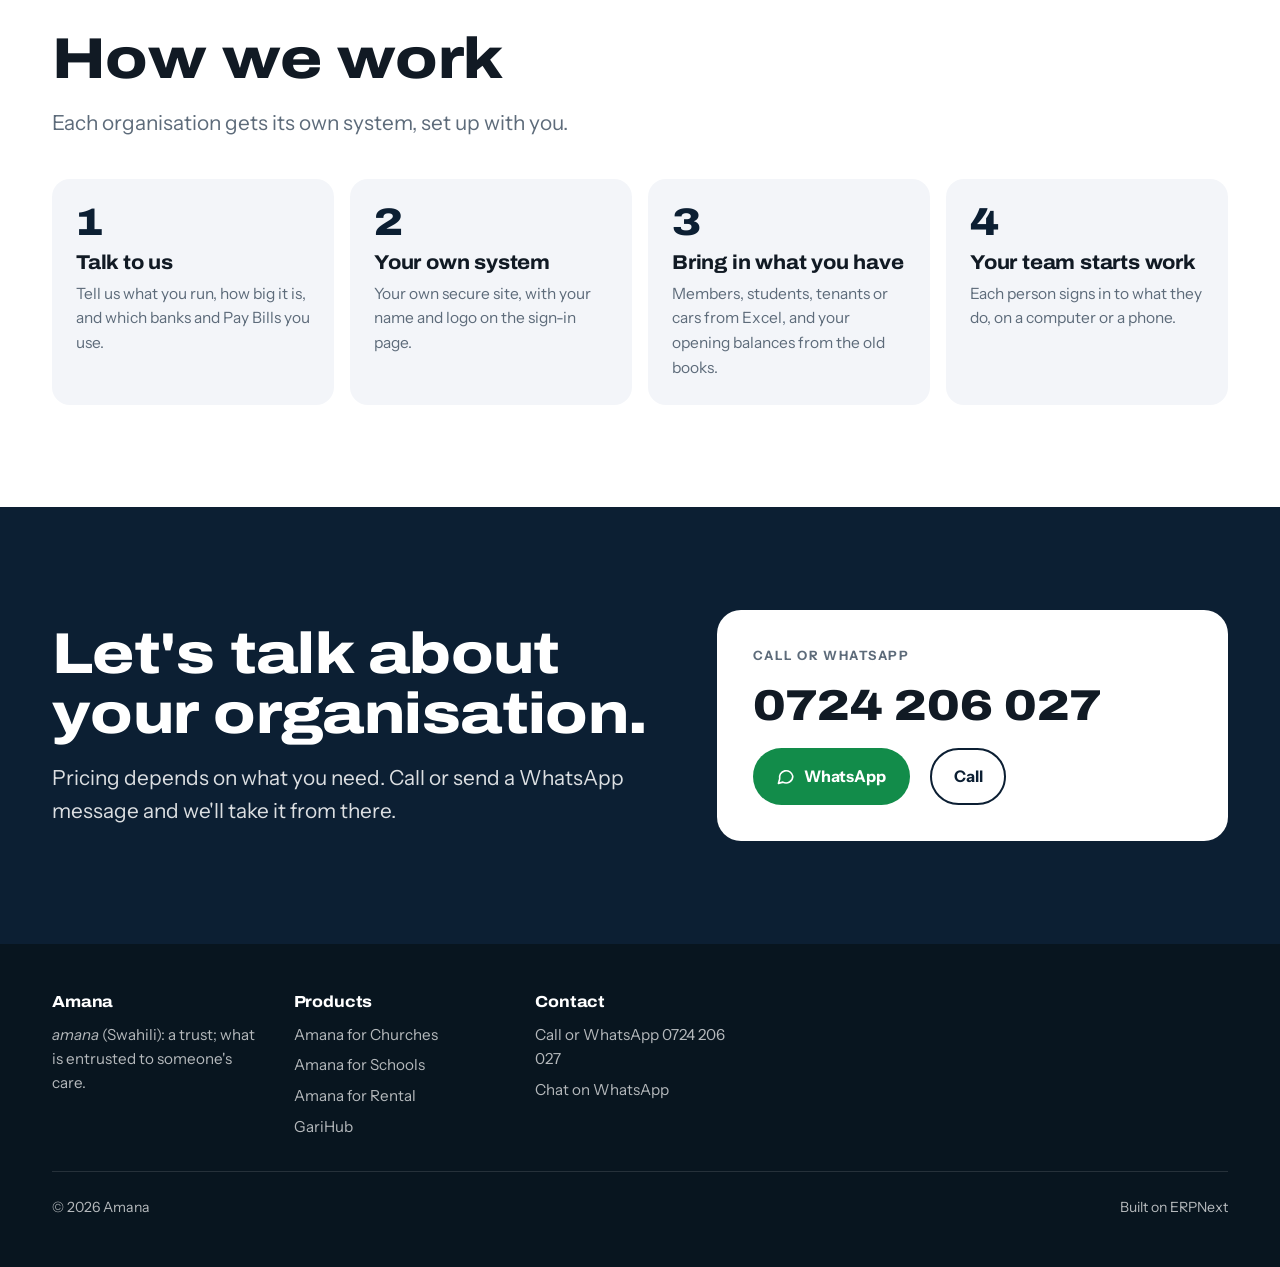
==== commit 013166c6: "Church, School and Rental pages; key screenshots only Each product has its own page in its own colou" ====
--- a/index.html
+++ b/index.html
@@ -70,7 +70,7 @@
 				</ul>
 				<a class="more" href="/church/">More about Amana for Churches</a>
 			</div>
-			<div class="shot"><img src="/images/church/giving.webp" alt="Giving by district and member" width="1280" height="800" loading="lazy"></div>
+			<div class="shot"><img src="/images/church/giving-by-district.webp" alt="Giving by district and member" width="1280" height="800" loading="lazy"></div>
 		</div>
 	</section>
 
@@ -88,7 +88,7 @@
 				</ul>
 				<a class="more" href="/school/">More about Amana for Schools</a>
 			</div>
-			<div class="shot"><img src="/images/school/students.webp" alt="Students and fees by grade: invoiced, collected and outstanding" width="1280" height="800" loading="lazy"></div>
+			<div class="shot"><img src="/images/school/students-fees.webp" alt="Students and fees by grade: invoiced, collected and outstanding" width="1280" height="800" loading="lazy"></div>
 		</div>
 	</section>
 
@@ -106,7 +106,7 @@
 				</ul>
 				<a class="more" href="/rental/">More about Amana for Rental</a>
 			</div>
-			<div class="shot"><img src="/images/rental/properties.webp" alt="Rental properties: each building's units by state" width="1280" height="800" loading="lazy"></div>
+			<div class="shot"><img src="/images/rental/units.webp" alt="A building's units, colour-coded by state" width="1280" height="800" loading="lazy"></div>
 		</div>
 	</section>
 
--- a/css/site.css
+++ b/css/site.css
@@ -128,7 +128,10 @@
 	.site-nav::-webkit-scrollbar { display: none; }
 	.site-nav a { white-space: nowrap; }
 	.site-nav a.nav-contact { margin-left: auto; }
-}
+	.site-nav .dot { display: none; }
+	.site-nav a { padding: 0.4rem 0.6rem; }
+}
+@media (max-width: 440px) { .site-nav a.nav-contact { display: none; } }
 
 /* Screenshot frames */
 .shot {
@@ -210,7 +213,7 @@
 .hero-product .wrap { display: grid; grid-template-columns: minmax(0, 0.85fr) minmax(0, 1.15fr); gap: clamp(2rem, 5vw, 4rem); align-items: center; padding-block: clamp(3rem, 7vw, 5.5rem) clamp(4rem, 9vw, 7rem); }
 @media (max-width: 900px) { .hero-product .wrap { grid-template-columns: minmax(0, 1fr); } }
 .hero-product h1 { color: inherit; font-size: clamp(2.3rem, 4.4vw, 3.8rem); }
-.hero-product .eyebrow { margin-bottom: 1rem; opacity: 0.9; display: inline-flex; align-items: center; gap: 0.6rem; }
+.hero-product .eyebrow { color: inherit; margin-bottom: 1rem; opacity: 0.9; display: inline-flex; align-items: center; gap: 0.6rem; }
 .hero-product .eyebrow img { width: 30px; height: 30px; }
 .hero-product .lede { margin-top: 1.4rem; }
 .hero-product .btn-light { color: var(--accent-deep); }
@@ -219,7 +222,7 @@
 /* Feature grid */
 .section-head { max-width: 46rem; }
 .section-head .lede { margin-top: 1rem; color: var(--muted); }
-.features { margin-top: 2.75rem; display: grid; grid-template-columns: repeat(auto-fill, minmax(17rem, 1fr)); gap: 1rem; }
+.features { margin-top: 2.75rem; display: grid; grid-template-columns: repeat(auto-fill, minmax(min(100%, 20rem), 1fr)); gap: 1rem; }
 .feature { background: var(--paper); border-radius: var(--radius); padding: 1.6rem; display: grid; gap: 0.6rem; align-content: start; border: 1px solid var(--line); }
 .feature .icon { width: 2.8rem; height: 2.8rem; border-radius: 12px; display: grid; place-items: center; background: var(--accent-soft); color: var(--accent-deep); }
 .feature .icon svg { width: 1.45rem; height: 1.45rem; }
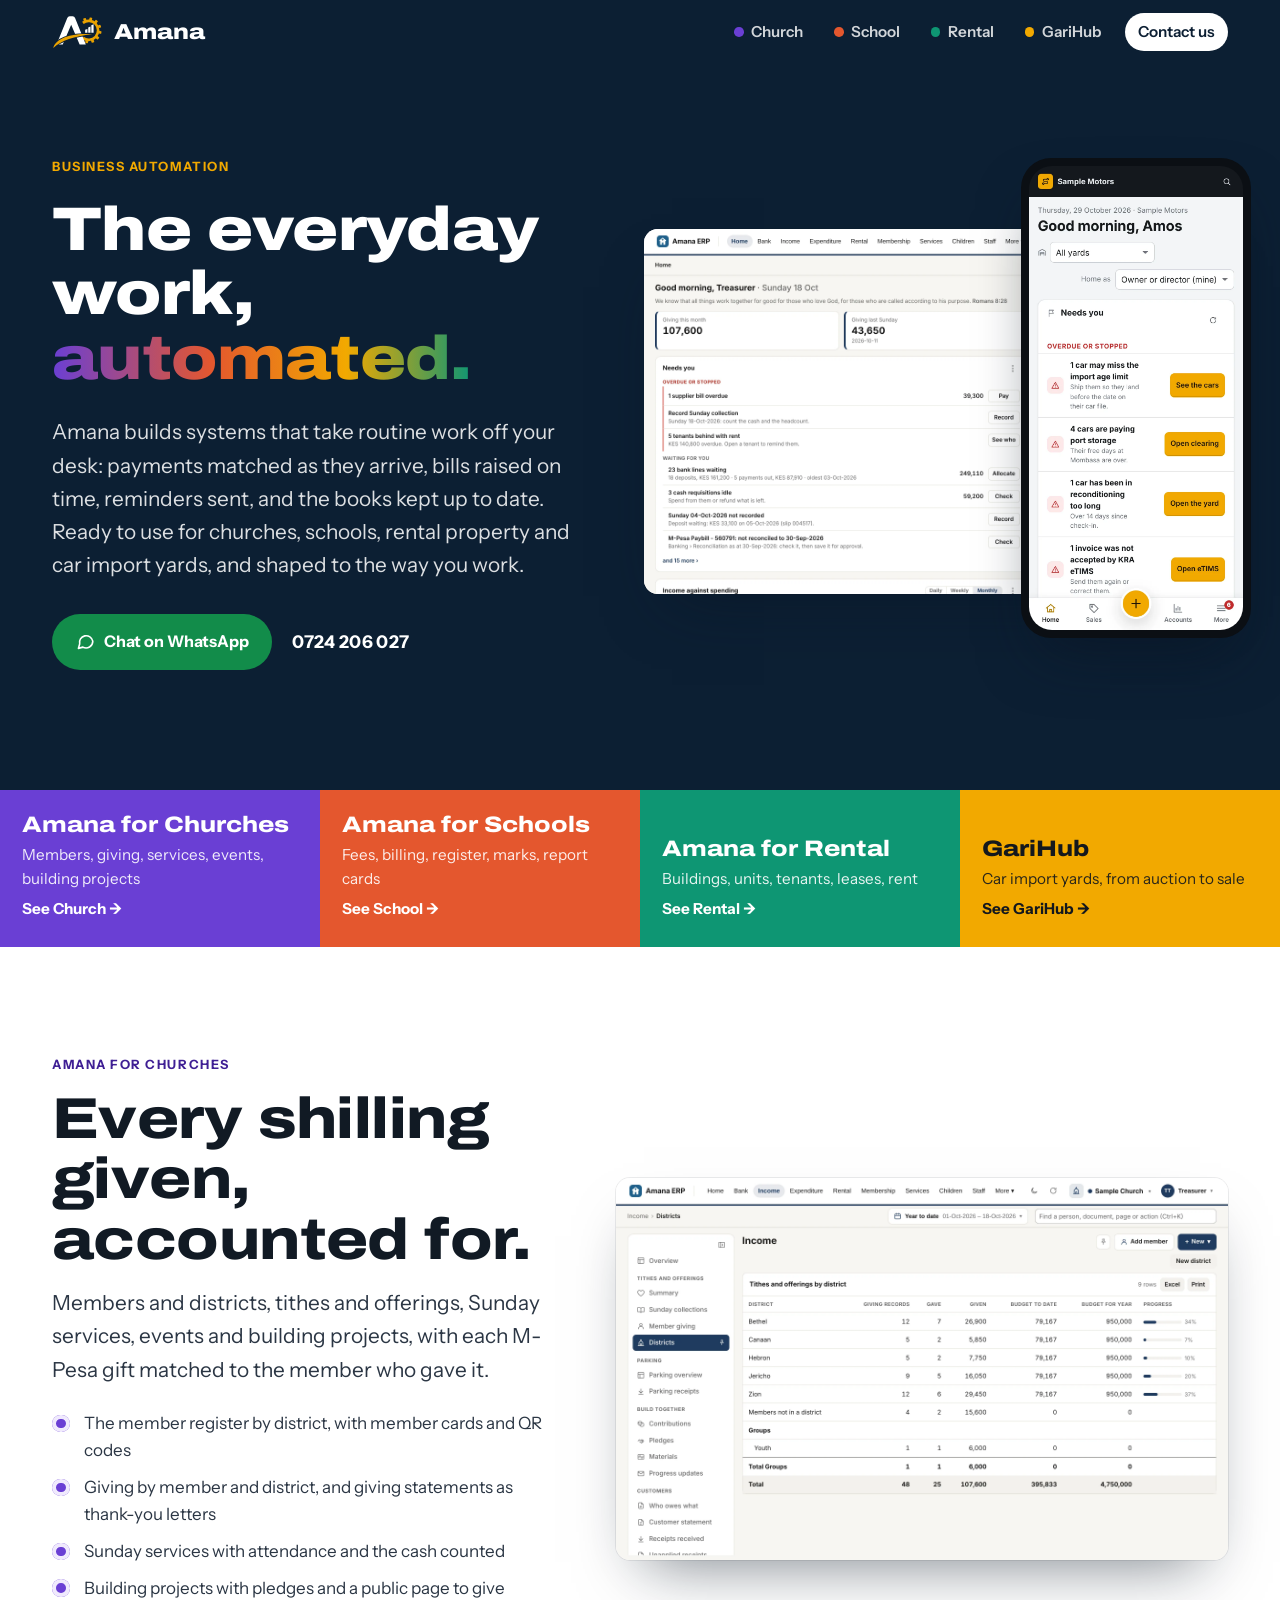
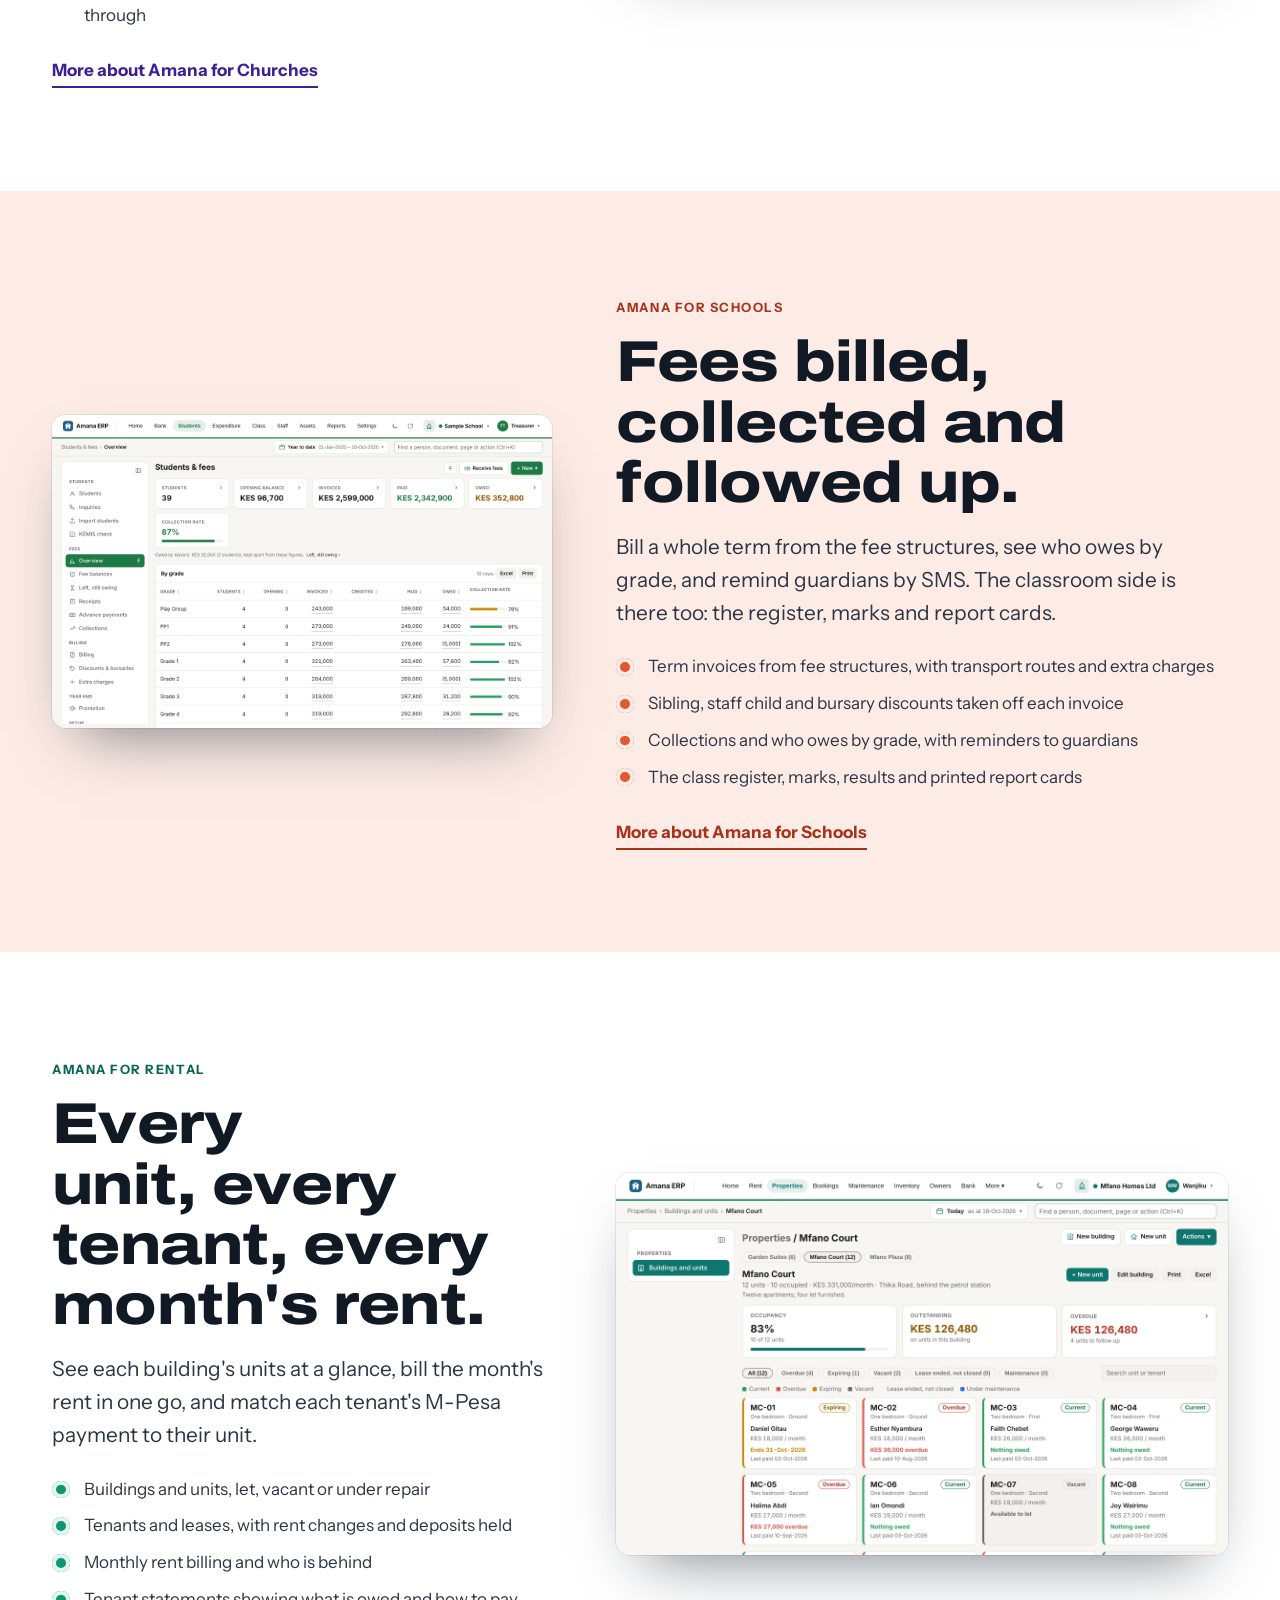
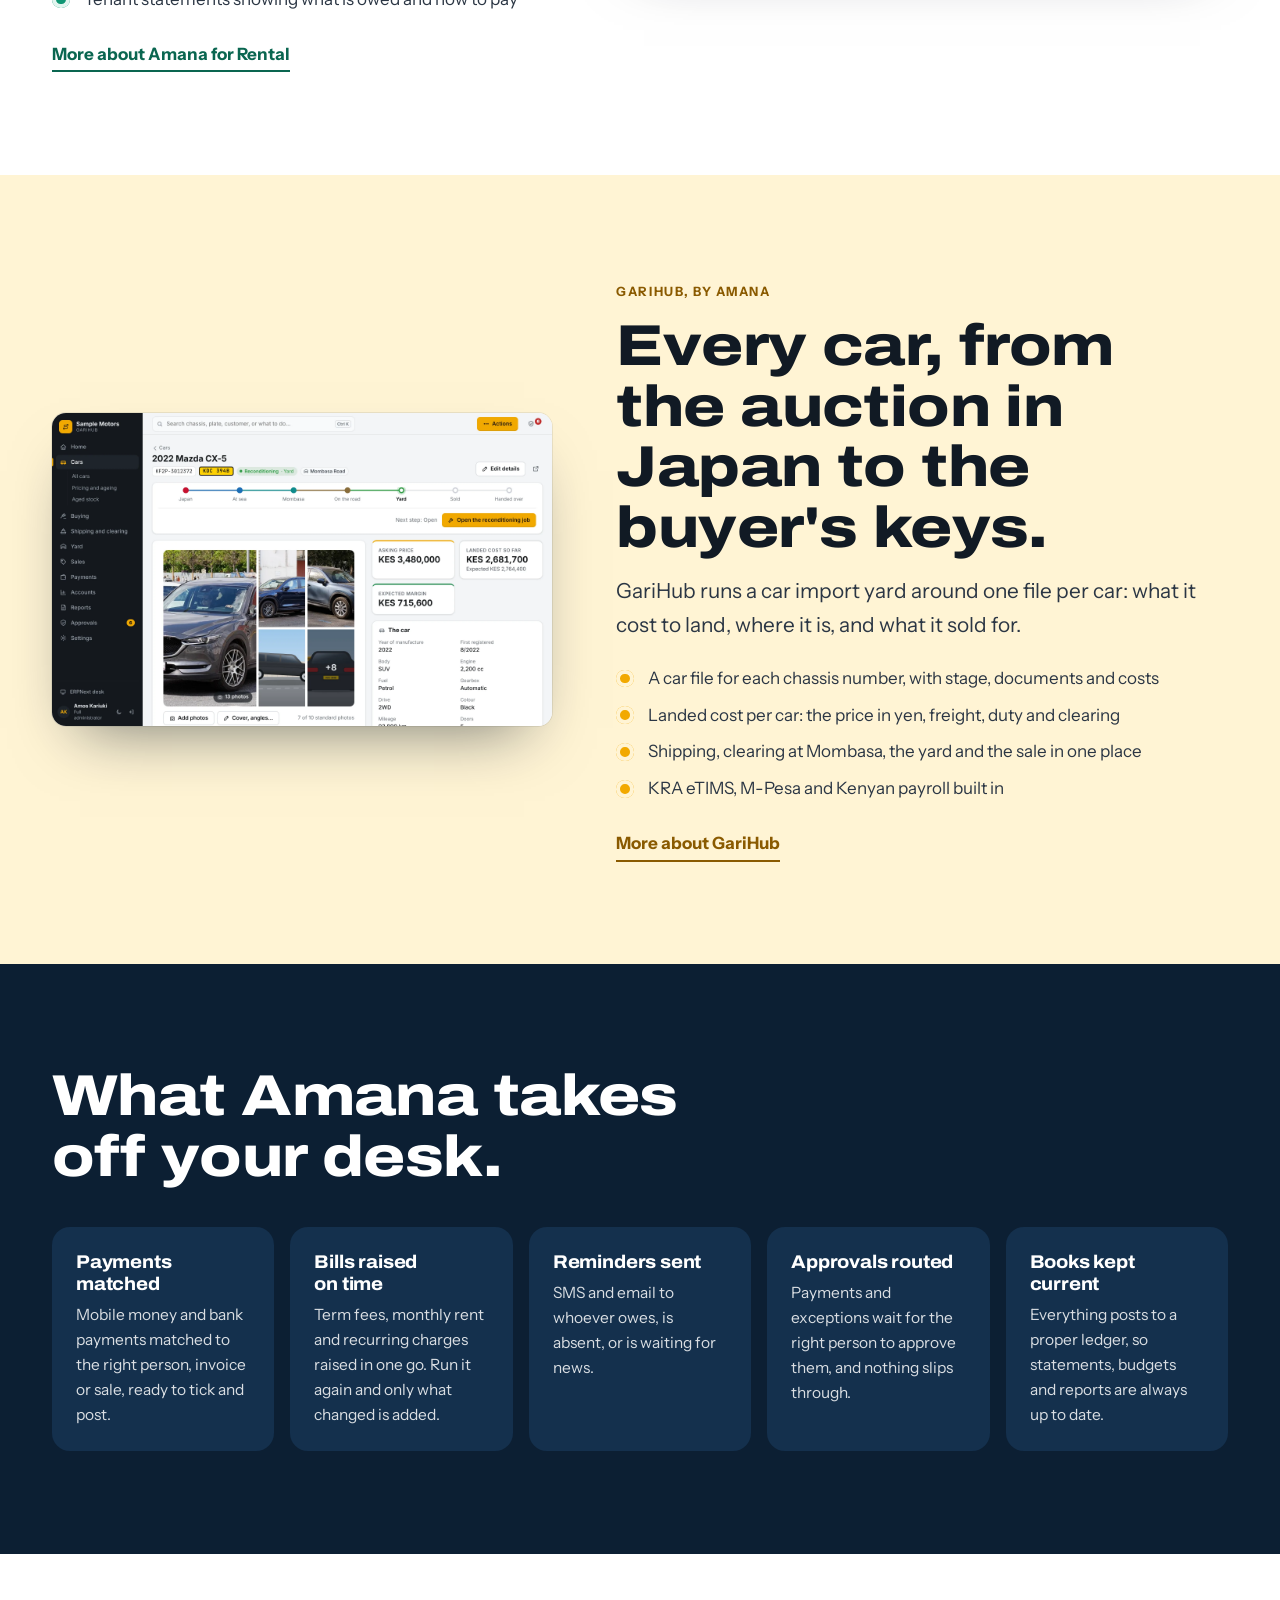
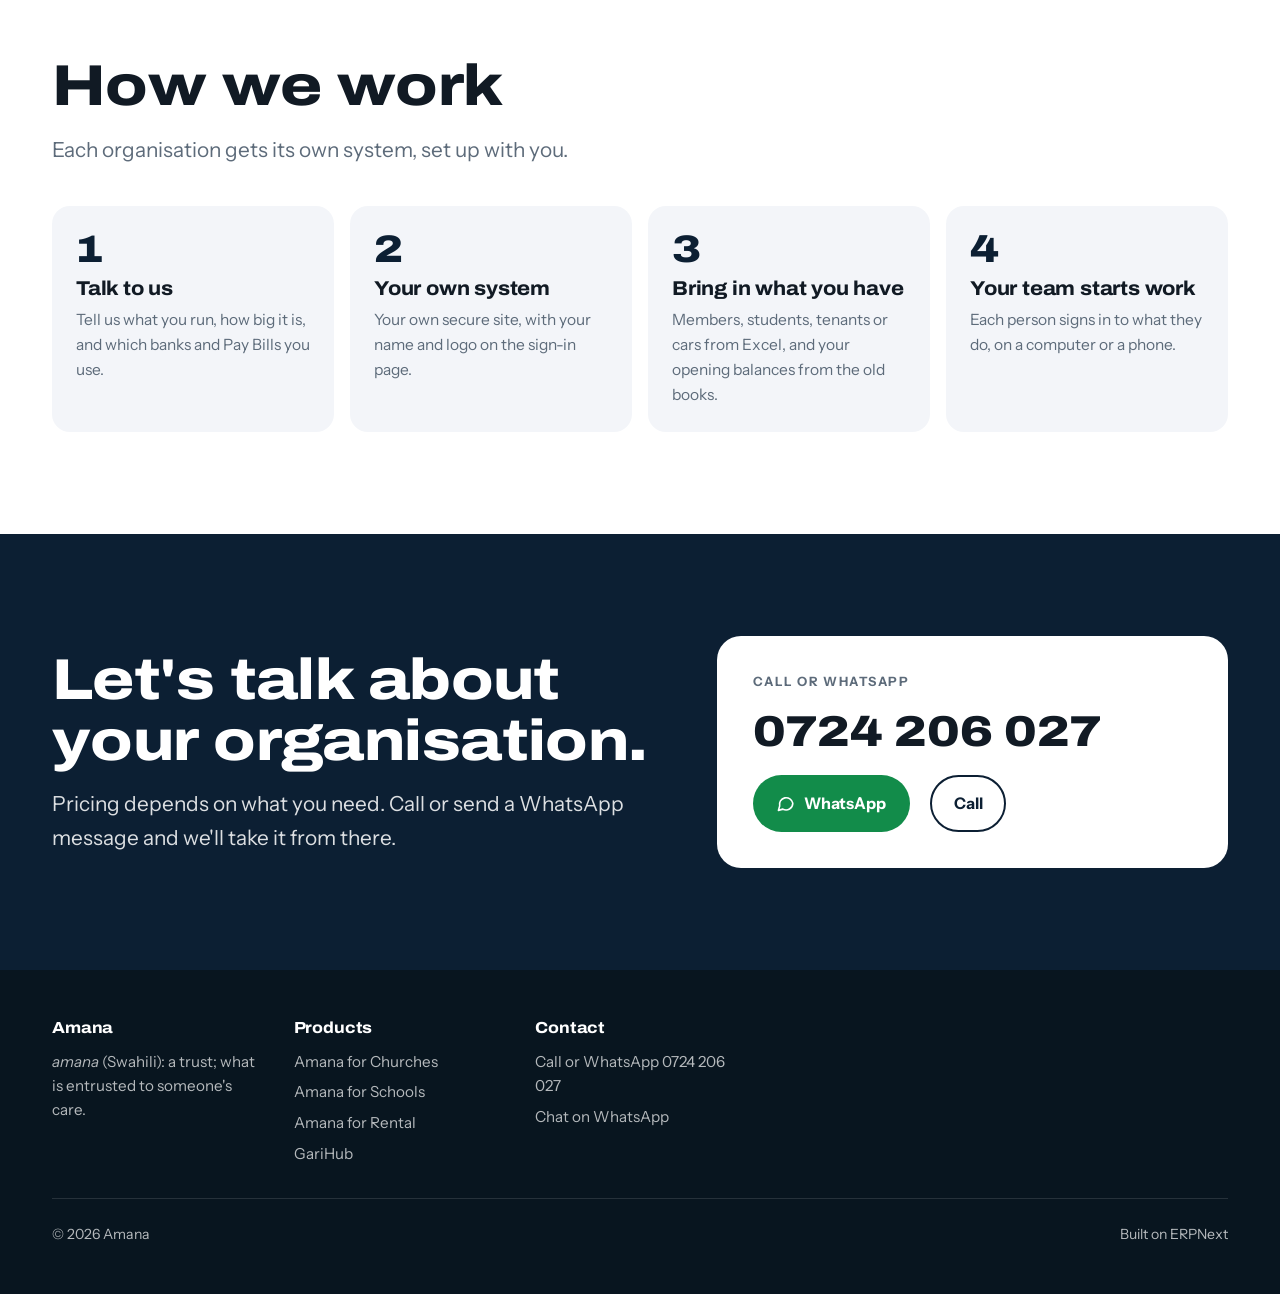
==== commit c641a6ef: "New Amana logo; the site presents Amana as an automation company The logo is the owner's design redr" ====
--- a/index.html
+++ b/index.html
@@ -4,13 +4,14 @@
 <meta charset="utf-8">
 <meta name="viewport" content="width=device-width, initial-scale=1, viewport-fit=cover">
 <title>Amana</title>
-<meta name="description" content="Amana builds systems for Kenyan churches, schools, landlords and car import yards: M-Pesa, bank statements, SMS and proper accounts built in, in Kenya shillings.">
-<meta property="og:title" content="Amana: software for Kenyan organisations">
-<meta property="og:description" content="Systems for churches, schools, rental property and car import yards, with M-Pesa and proper accounts built in.">
+<meta name="description" content="Amana builds automation systems that take routine work off your desk: payments matched, bills raised, reminders sent and the books kept current. Ready for churches, schools, rental property and car import yards.">
+<meta property="og:title" content="Amana: the everyday work, automated">
+<meta property="og:description" content="Automation systems for churches, schools, rental property and car import yards: payments matched, bills raised, reminders sent, books kept current.">
 <meta property="og:image" content="https://amana-erp.com/images/church/today.webp">
 <meta property="og:url" content="https://amana-erp.com/">
 <meta property="og:type" content="website">
 <link rel="icon" href="/images/amana.svg" type="image/svg+xml">
+<link rel="apple-touch-icon" href="/images/brand/apple-touch-icon.png">
 <link rel="preconnect" href="https://fonts.googleapis.com">
 <link rel="preconnect" href="https://fonts.gstatic.com" crossorigin>
 <link rel="stylesheet" href="https://fonts.googleapis.com/css2?family=Archivo:wdth,wght@62..125,100..900&family=Instrument+Sans:wght@400;500;600;700&display=swap">
@@ -20,7 +21,7 @@
 
 <header class="site-header">
 	<div class="wrap">
-		<a class="logo" href="/"><img src="/images/amana.svg" alt="" width="34" height="34">Amana</a>
+		<a class="logo" href="/"><img src="/images/brand/amana-logo-white.svg" alt="" width="52" height="34">Amana</a>
 		<nav class="site-nav" aria-label="Products">
 			<a href="/church/"><span class="dot" style="background:var(--church)"></span>Church</a>
 			<a href="/school/"><span class="dot" style="background:var(--school)"></span>School</a>
@@ -35,9 +36,9 @@
 	<section class="hero-home">
 		<div class="wrap">
 			<div class="hero-copy">
-				<p class="eyebrow">Software for Kenyan organisations</p>
-				<h1>Your books and your daily work, <em>in one place.</em></h1>
-				<p class="lede">Amana builds systems for churches, schools, landlords and car import yards. M-Pesa, bank statements, SMS and proper accounts come built in, in Kenya shillings.</p>
+				<p class="eyebrow">Business automation</p>
+				<h1>The everyday work, <em>automated.</em></h1>
+				<p class="lede">Amana builds systems that take routine work off your desk: payments matched as they arrive, bills raised on time, reminders sent, and the books kept up to date. Ready to use for churches, schools, rental property and car import yards, and shaped to the way you work.</p>
 				<div class="actions">
 					<a class="btn btn-whatsapp" href="https://wa.me/254724206027" target="_blank" rel="noopener"><svg viewBox="0 0 24 24" fill="none" stroke="currentColor" stroke-width="2" stroke-linecap="round" stroke-linejoin="round" aria-hidden="true"><path d="M21 11.5a8.4 8.4 0 0 1-12.4 7.4L3 20.5l1.6-5.4A8.4 8.4 0 1 1 21 11.5z"/></svg>Chat on WhatsApp</a>
 					<span class="phone-number">0724 206 027</span>
@@ -130,23 +131,27 @@
 
 	<section class="band kenya">
 		<div class="wrap">
-			<h2>Built for how money moves in Kenya.</h2>
+			<h2>What Amana takes off your desk.</h2>
 			<div class="kenya-grid">
 				<div>
-					<h3>M-Pesa Pay Bill and Till</h3>
-					<p>Payments to your own Pay Bill arrive in the books matched to the member, student, tenant or car.</p>
-				</div>
-				<div>
-					<h3>Bank statements</h3>
-					<p>Import the statement as your bank gives it. Each line comes with a suggestion of what it is; tick and post.</p>
-				</div>
-				<div>
-					<h3>SMS to the people you serve</h3>
-					<p>Fee reminders to guardians, absence notes, and updates to members and customers.</p>
-				</div>
-				<div>
-					<h3>Proper accounts underneath</h3>
-					<p>Everything posts to ERPNext's ledger: trial balance, income and expenditure, balance sheet, budgets.</p>
+					<h3>Payments matched</h3>
+					<p>Mobile money and bank payments matched to the right person, invoice or sale, ready to tick and post.</p>
+				</div>
+				<div>
+					<h3>Bills raised on time</h3>
+					<p>Term fees, monthly rent and recurring charges raised in one go. Run it again and only what changed is added.</p>
+				</div>
+				<div>
+					<h3>Reminders sent</h3>
+					<p>SMS and email to whoever owes, is absent, or is waiting for news.</p>
+				</div>
+				<div>
+					<h3>Approvals routed</h3>
+					<p>Payments and exceptions wait for the right person to approve them, and nothing slips through.</p>
+				</div>
+				<div>
+					<h3>Books kept current</h3>
+					<p>Everything posts to a proper ledger, so statements, budgets and reports are always up to date.</p>
 				</div>
 			</div>
 		</div>
--- a/css/site.css
+++ b/css/site.css
@@ -111,7 +111,7 @@
 }
 .site-header .wrap { display: flex; align-items: center; gap: 1rem 2rem; padding-block: 0.8rem; flex-wrap: wrap; }
 .logo { display: flex; align-items: center; gap: 0.6rem; text-decoration: none; font-family: var(--font-display); font-stretch: 118%; font-weight: 850; font-size: 1.35rem; color: #fff; }
-.logo img { width: 34px; height: 34px; }
+.logo img { width: auto; height: 34px; }
 .site-nav { display: flex; align-items: center; gap: 0.35rem; margin-left: auto; flex-wrap: wrap; }
 .site-nav a {
 	text-decoration: none; font-weight: 600; font-size: 0.95rem;
@@ -195,7 +195,7 @@
 /* Kenya strip */
 .kenya { background: var(--navy); color: rgba(255,255,255,0.84); }
 .kenya h2 { color: #fff; max-width: 18ch; }
-.kenya-grid { margin-top: 2.5rem; display: grid; grid-template-columns: repeat(auto-fit, minmax(14rem, 1fr)); gap: 1rem; }
+.kenya-grid { margin-top: 2.5rem; display: grid; grid-template-columns: repeat(auto-fit, minmax(12.5rem, 1fr)); gap: 1rem; }
 .kenya-grid div { background: var(--navy-2); border-radius: var(--radius); padding: 1.5rem; display: grid; gap: 0.5rem; align-content: start; }
 .kenya-grid h3 { color: #fff; font-size: 1.15rem; }
 .kenya-grid p { font-size: 0.97rem; }
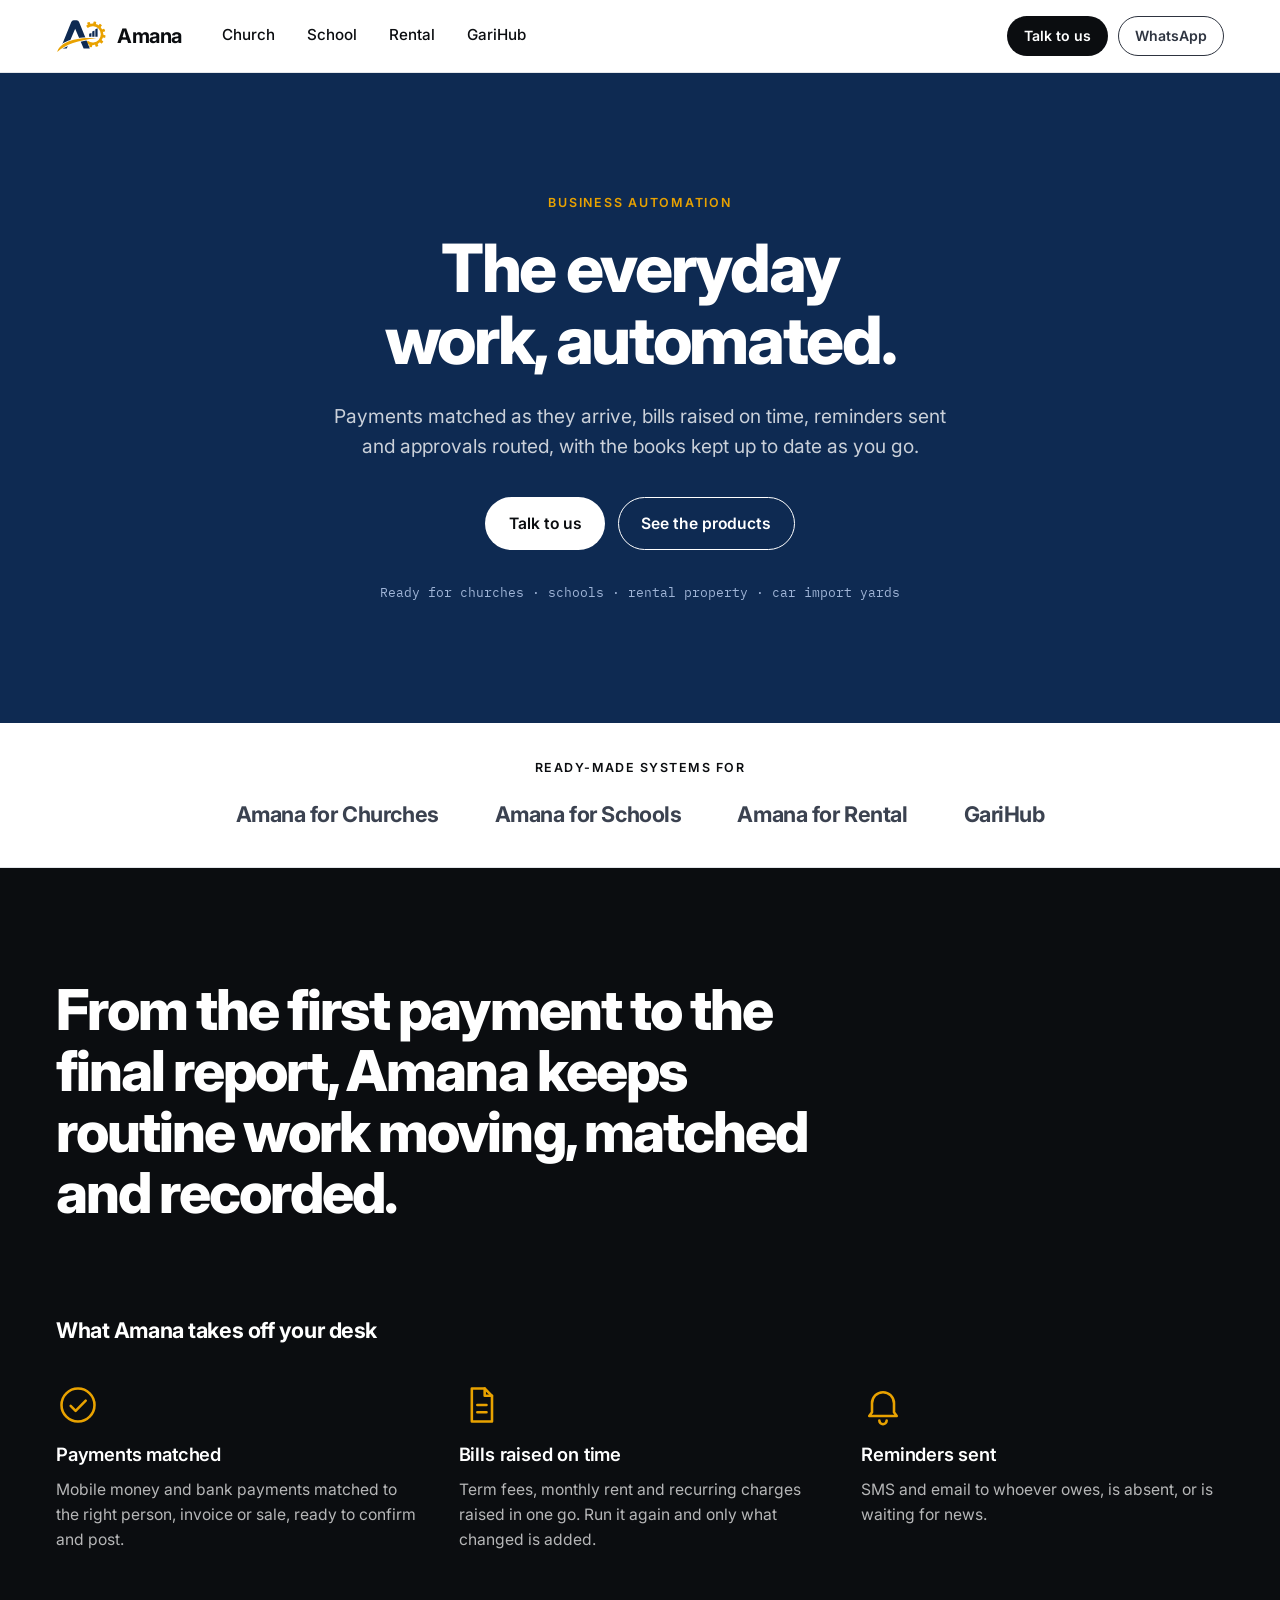
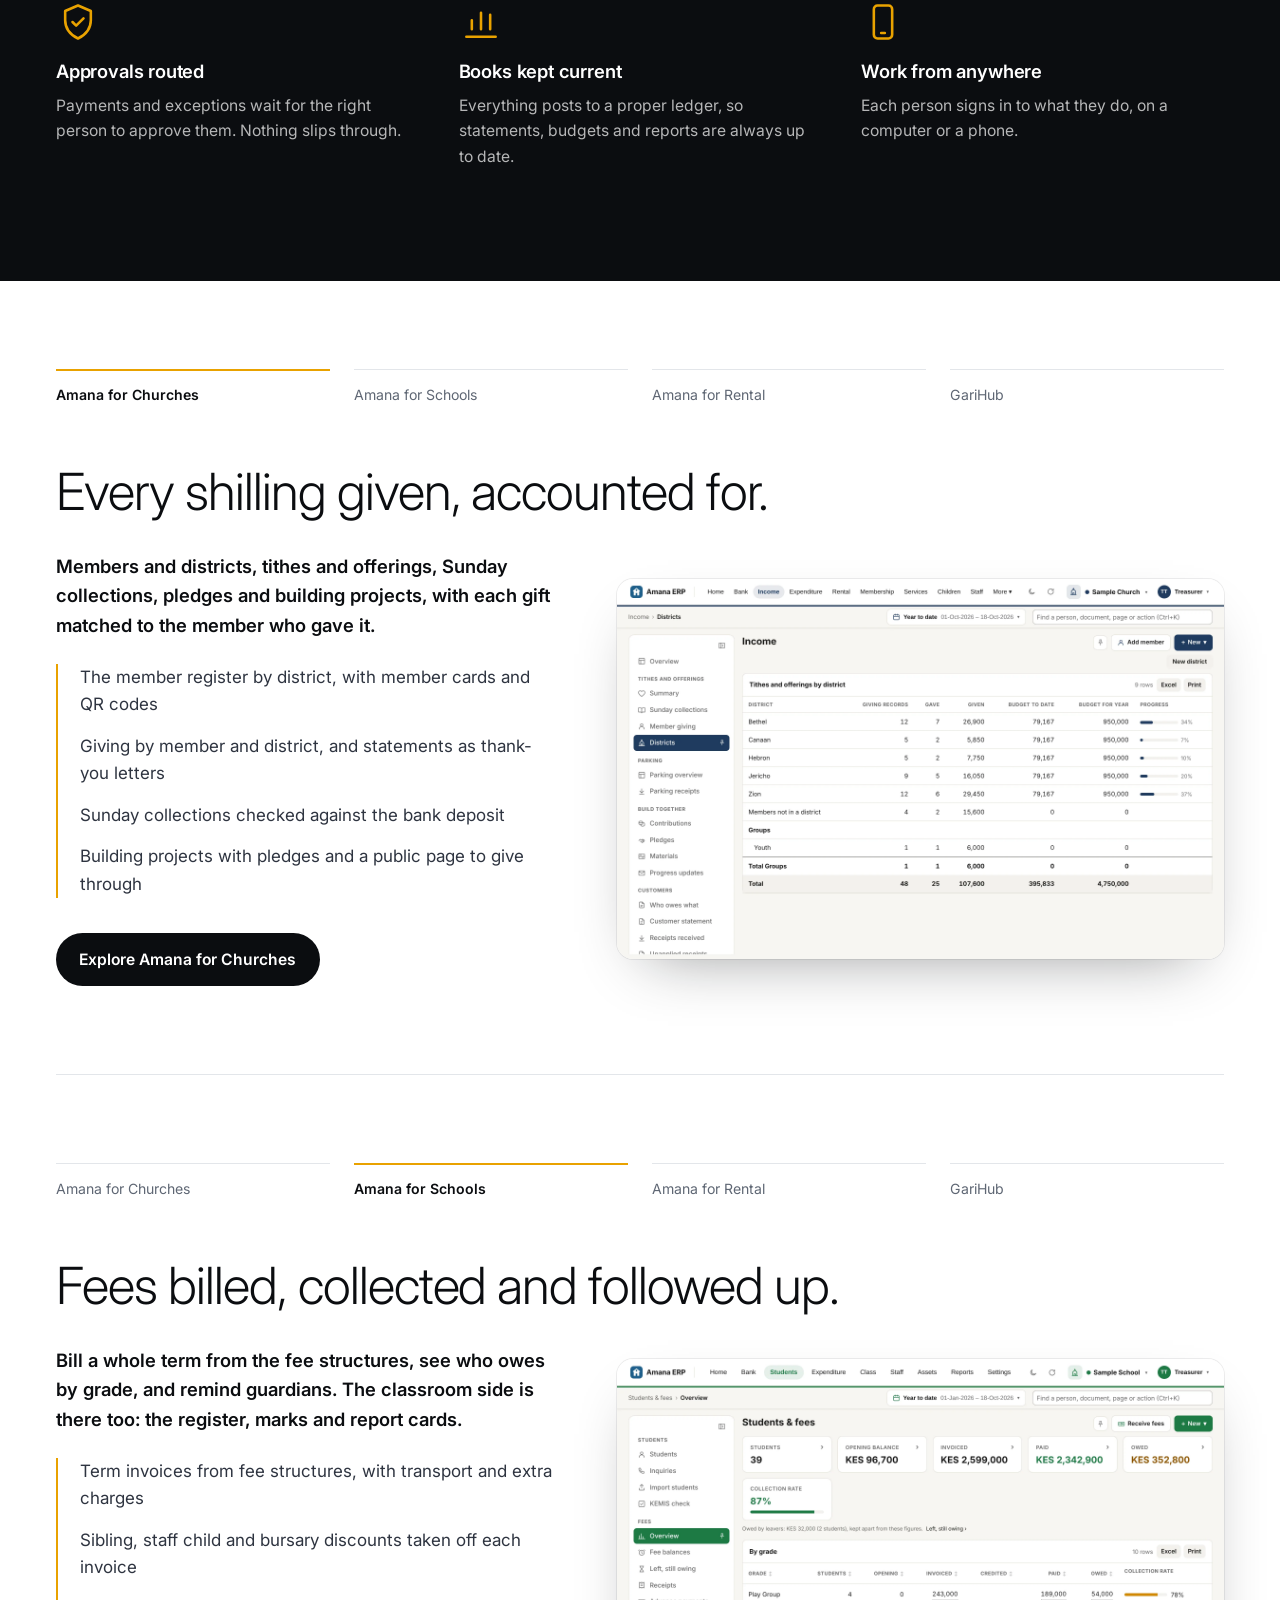
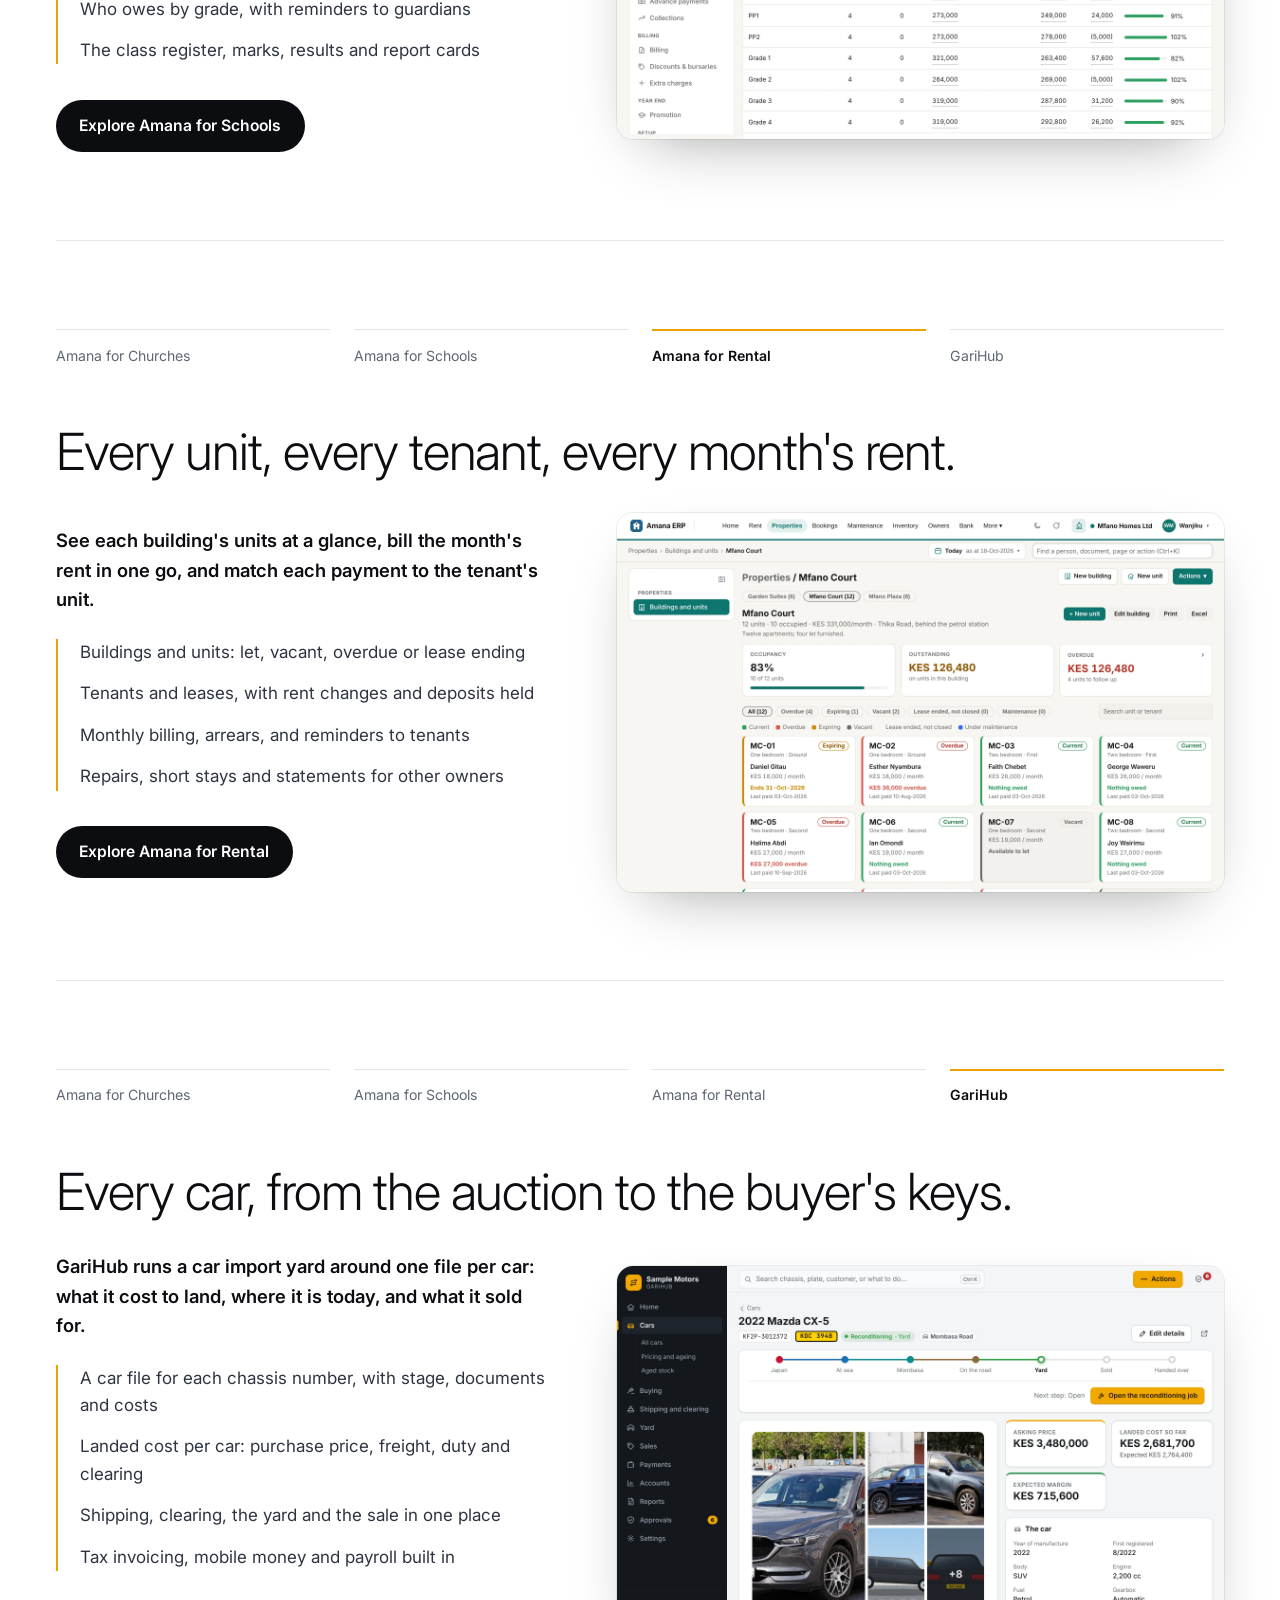
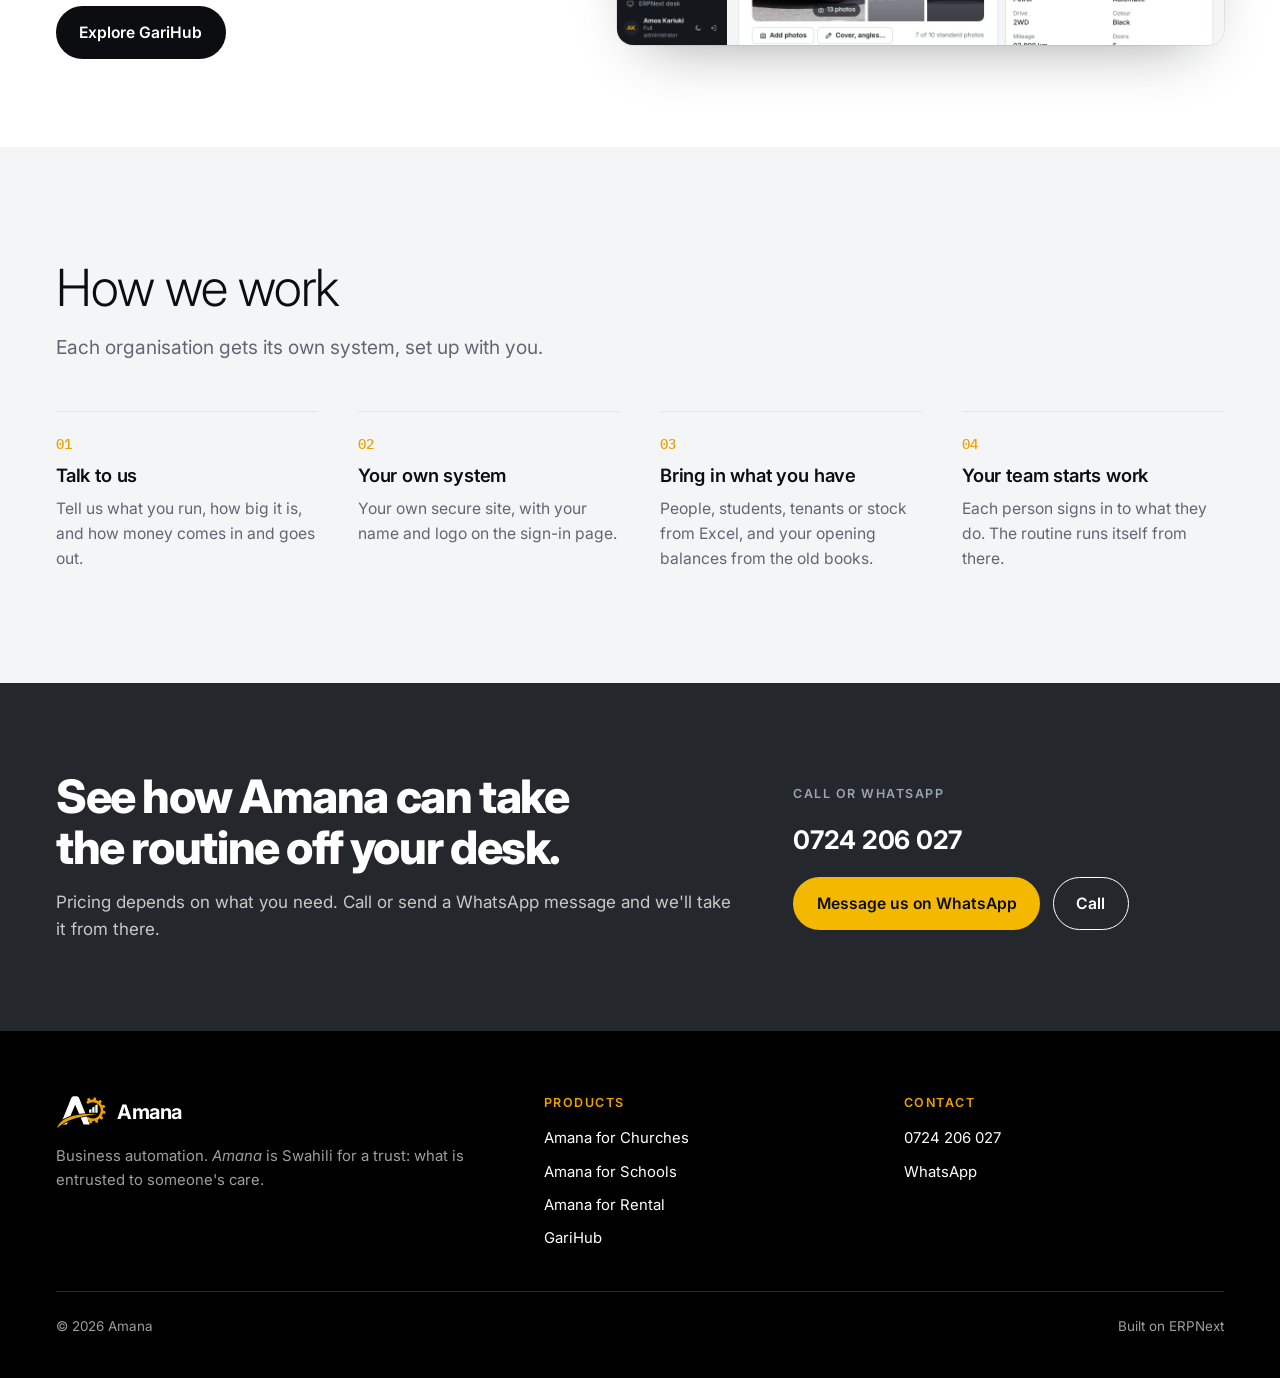
==== commit 8c8c9c6d: "Calmer look: white and near-black, navy opening band, gold as the only accent Modelled on the restra" ====
--- a/index.html
+++ b/index.html
@@ -5,185 +5,156 @@
 <meta name="viewport" content="width=device-width, initial-scale=1, viewport-fit=cover">
 <title>Amana</title>
 <meta name="description" content="Amana builds automation systems that take routine work off your desk: payments matched, bills raised, reminders sent and the books kept current. Ready for churches, schools, rental property and car import yards.">
-<meta property="og:title" content="Amana: the everyday work, automated">
-<meta property="og:description" content="Automation systems for churches, schools, rental property and car import yards: payments matched, bills raised, reminders sent, books kept current.">
-<meta property="og:image" content="https://amana-erp.com/images/church/today.webp">
+<meta property="og:title" content="Amana">
+<meta property="og:description" content="Amana builds automation systems that take routine work off your desk: payments matched, bills raised, reminders sent and the books kept current. Ready for churches, schools, rental property and car import yards.">
+<meta property="og:image" content="https://amana-erp.com/images/brand/amana-logo.png">
 <meta property="og:url" content="https://amana-erp.com/">
 <meta property="og:type" content="website">
 <link rel="icon" href="/images/amana.svg" type="image/svg+xml">
 <link rel="apple-touch-icon" href="/images/brand/apple-touch-icon.png">
 <link rel="preconnect" href="https://fonts.googleapis.com">
 <link rel="preconnect" href="https://fonts.gstatic.com" crossorigin>
-<link rel="stylesheet" href="https://fonts.googleapis.com/css2?family=Archivo:wdth,wght@62..125,100..900&family=Instrument+Sans:wght@400;500;600;700&display=swap">
+<link rel="stylesheet" href="https://fonts.googleapis.com/css2?family=Inter:wght@300;400;500;600;700;800&family=IBM+Plex+Mono:wght@400;500&display=swap">
 <link rel="stylesheet" href="/css/site.css">
 </head>
 <body>
 
 <header class="site-header">
 	<div class="wrap">
-		<a class="logo" href="/"><img src="/images/brand/amana-logo-white.svg" alt="" width="52" height="34">Amana</a>
+		<a class="logo" href="/"><img src="/images/brand/amana-logo.svg" alt="" width="52" height="34">Amana</a>
 		<nav class="site-nav" aria-label="Products">
-			<a href="/church/"><span class="dot" style="background:var(--church)"></span>Church</a>
-			<a href="/school/"><span class="dot" style="background:var(--school)"></span>School</a>
-			<a href="/rental/"><span class="dot" style="background:var(--rental)"></span>Rental</a>
-			<a href="/garihub/"><span class="dot" style="background:var(--garihub)"></span>GariHub</a>
-			<a class="nav-contact" href="#contact">Contact us</a>
+			<a href="/church/">Church</a>
+			<a href="/school/">School</a>
+			<a href="/rental/">Rental</a>
+			<a href="/garihub/">GariHub</a>
 		</nav>
+		<div class="header-actions">
+			<a class="btn btn-dark btn-small" href="#contact">Talk to us</a>
+			<a class="btn btn-outline btn-small" href="https://wa.me/254724206027" target="_blank" rel="noopener">WhatsApp</a>
+		</div>
 	</div>
 </header>
-
 <main>
-	<section class="hero-home">
+	<section class="hero">
 		<div class="wrap">
-			<div class="hero-copy">
-				<p class="eyebrow">Business automation</p>
-				<h1>The everyday work, <em>automated.</em></h1>
-				<p class="lede">Amana builds systems that take routine work off your desk: payments matched as they arrive, bills raised on time, reminders sent, and the books kept up to date. Ready to use for churches, schools, rental property and car import yards, and shaped to the way you work.</p>
-				<div class="actions">
-					<a class="btn btn-whatsapp" href="https://wa.me/254724206027" target="_blank" rel="noopener"><svg viewBox="0 0 24 24" fill="none" stroke="currentColor" stroke-width="2" stroke-linecap="round" stroke-linejoin="round" aria-hidden="true"><path d="M21 11.5a8.4 8.4 0 0 1-12.4 7.4L3 20.5l1.6-5.4A8.4 8.4 0 1 1 21 11.5z"/></svg>Chat on WhatsApp</a>
-					<span class="phone-number">0724 206 027</span>
-				</div>
+			<p class="eyebrow">Business automation</p>
+			<h1>The everyday work, automated.</h1>
+			<p class="lede">Payments matched as they arrive, bills raised on time, reminders sent and approvals routed, with the books kept up to date as you go.</p>
+			<div class="actions">
+				<a class="btn btn-white" href="#contact">Talk to us</a>
+				<a class="btn btn-outline" href="#products">See the products</a>
 			</div>
-			<div class="stage hero-stage">
-				<div class="shot"><img src="/images/church/today.webp" alt="Amana's Today screen for a church: giving this week, deposits to match and what needs attention" width="1280" height="800"></div>
-				<div class="phone"><img src="/images/garihub/home-phone.webp" alt="GariHub on a phone: the cars and tasks that need attention today" width="390" height="844"></div>
-			</div>
-		</div>
-		<nav class="product-strip wrap-full" aria-label="Products">
-			<a class="p-church" href="/church/"><b>Amana for Churches</b><span>Members, giving, services, events, building projects</span><span class="arrow">See Church →</span></a>
-			<a class="p-school" href="/school/"><b>Amana for Schools</b><span>Fees, billing, register, marks, report cards</span><span class="arrow">See School →</span></a>
-			<a class="p-rental" href="/rental/"><b>Amana for Rental</b><span>Buildings, units, tenants, leases, rent</span><span class="arrow">See Rental →</span></a>
-			<a class="p-garihub" href="/garihub/"><b>GariHub</b><span>Car import yards, from auction to sale</span><span class="arrow">See GariHub →</span></a>
-		</nav>
-	</section>
-
-	<section class="band tone-church">
-		<div class="wrap product-row">
-			<div>
-				<p class="eyebrow">Amana for Churches</p>
-				<h2>Every shilling given, accounted for.</h2>
-				<p class="lede">Members and districts, tithes and offerings, Sunday services, events and building projects, with each M-Pesa gift matched to the member who gave it.</p>
-				<ul class="ticks">
-					<li>The member register by district, with member cards and QR codes</li>
-					<li>Giving by member and district, and giving statements as thank-you letters</li>
-					<li>Sunday services with attendance and the cash counted</li>
-					<li>Building projects with pledges and a public page to give through</li>
-				</ul>
-				<a class="more" href="/church/">More about Amana for Churches</a>
-			</div>
-			<div class="shot"><img src="/images/church/giving-by-district.webp" alt="Giving by district and member" width="1280" height="800" loading="lazy"></div>
+			<p class="note">Ready for churches · schools · rental property · car import yards</p>
 		</div>
 	</section>
 
-	<section class="band soft tone-school">
-		<div class="wrap product-row flip">
-			<div>
-				<p class="eyebrow">Amana for Schools</p>
-				<h2>Fees billed, collected and followed up.</h2>
-				<p class="lede">Bill a whole term from the fee structures, see who owes by grade, and remind guardians by SMS. The classroom side is there too: the register, marks and report cards.</p>
-				<ul class="ticks">
-					<li>Term invoices from fee structures, with transport routes and extra charges</li>
-					<li>Sibling, staff child and bursary discounts taken off each invoice</li>
-					<li>Collections and who owes by grade, with reminders to guardians</li>
-					<li>The class register, marks, results and printed report cards</li>
-				</ul>
-				<a class="more" href="/school/">More about Amana for Schools</a>
-			</div>
-			<div class="shot"><img src="/images/school/students-fees.webp" alt="Students and fees by grade: invoiced, collected and outstanding" width="1280" height="800" loading="lazy"></div>
+	<section class="made-for">
+		<div class="wrap">
+			<p>Ready-made systems for</p>
+			<ul>
+				<li><a href="/church/">Amana for Churches</a></li>
+				<li><a href="/school/">Amana for Schools</a></li>
+				<li><a href="/rental/">Amana for Rental</a></li>
+				<li><a href="/garihub/">GariHub</a></li>
+			</ul>
 		</div>
 	</section>
 
-	<section class="band tone-rental">
-		<div class="wrap product-row">
-			<div>
-				<p class="eyebrow">Amana for Rental</p>
-				<h2>Every unit, every tenant, every month's rent.</h2>
-				<p class="lede">See each building's units at a glance, bill the month's rent in one go, and match each tenant's M-Pesa payment to their unit.</p>
-				<ul class="ticks">
-					<li>Buildings and units, let, vacant or under repair</li>
-					<li>Tenants and leases, with rent changes and deposits held</li>
-					<li>Monthly rent billing and who is behind</li>
-					<li>Tenant statements showing what is owed and how to pay</li>
-				</ul>
-				<a class="more" href="/rental/">More about Amana for Rental</a>
-			</div>
-			<div class="shot"><img src="/images/rental/units.webp" alt="A building's units, colour-coded by state" width="1280" height="800" loading="lazy"></div>
-		</div>
-	</section>
-
-	<section class="band soft tone-garihub">
-		<div class="wrap product-row flip">
-			<div>
-				<p class="eyebrow">GariHub, by Amana</p>
-				<h2>Every car, from the auction in Japan to the buyer's keys.</h2>
-				<p class="lede">GariHub runs a car import yard around one file per car: what it cost to land, where it is, and what it sold for.</p>
-				<ul class="ticks">
-					<li>A car file for each chassis number, with stage, documents and costs</li>
-					<li>Landed cost per car: the price in yen, freight, duty and clearing</li>
-					<li>Shipping, clearing at Mombasa, the yard and the sale in one place</li>
-					<li>KRA eTIMS, M-Pesa and Kenyan payroll built in</li>
-				</ul>
-				<a class="more" href="/garihub/">More about GariHub</a>
-			</div>
-			<div class="shot"><img src="/images/garihub/car-file.webp" alt="A GariHub car file: the car's stage, costs and documents" width="1280" height="800" loading="lazy"></div>
-		</div>
-	</section>
-
-	<section class="band kenya">
+	<section class="band dark">
 		<div class="wrap">
-			<h2>What Amana takes off your desk.</h2>
-			<div class="kenya-grid">
-				<div>
-					<h3>Payments matched</h3>
-					<p>Mobile money and bank payments matched to the right person, invoice or sale, ready to tick and post.</p>
-				</div>
-				<div>
-					<h3>Bills raised on time</h3>
-					<p>Term fees, monthly rent and recurring charges raised in one go. Run it again and only what changed is added.</p>
-				</div>
-				<div>
-					<h3>Reminders sent</h3>
-					<p>SMS and email to whoever owes, is absent, or is waiting for news.</p>
-				</div>
-				<div>
-					<h3>Approvals routed</h3>
-					<p>Payments and exceptions wait for the right person to approve them, and nothing slips through.</p>
-				</div>
-				<div>
-					<h3>Books kept current</h3>
-					<p>Everything posts to a proper ledger, so statements, budgets and reports are always up to date.</p>
-				</div>
+			<p class="statement">From the first payment to the final report, Amana keeps routine work moving, matched and recorded.</p>
+			<h2 class="sub">What Amana takes off your desk</h2>
+			<div class="icon-grid">
+				<div><svg viewBox="0 0 24 24" fill="none" stroke="currentColor" stroke-width="1.4" stroke-linecap="round" stroke-linejoin="round" aria-hidden="true"><circle cx="12" cy="12" r="9"/><path d="M8 12.5l2.7 2.7L16.2 9.6"/></svg><h3>Payments matched</h3><p>Mobile money and bank payments matched to the right person, invoice or sale, ready to confirm and post.</p></div>
+				<div><svg viewBox="0 0 24 24" fill="none" stroke="currentColor" stroke-width="1.4" stroke-linecap="round" stroke-linejoin="round" aria-hidden="true"><path d="M7 3h7l4 4v14H7z"/><path d="M14 3v4h4M10 12h5M10 16h5"/></svg><h3>Bills raised on time</h3><p>Term fees, monthly rent and recurring charges raised in one go. Run it again and only what changed is added.</p></div>
+				<div><svg viewBox="0 0 24 24" fill="none" stroke="currentColor" stroke-width="1.4" stroke-linecap="round" stroke-linejoin="round" aria-hidden="true"><path d="M6 16v-5a6 6 0 0 1 12 0v5l1.5 2h-15z"/><path d="M10 20.5a2 2 0 0 0 4 0"/></svg><h3>Reminders sent</h3><p>SMS and email to whoever owes, is absent, or is waiting for news.</p></div>
+				<div><svg viewBox="0 0 24 24" fill="none" stroke="currentColor" stroke-width="1.4" stroke-linecap="round" stroke-linejoin="round" aria-hidden="true"><path d="M12 3l7 3v5c0 4.5-3 8-7 10-4-2-7-5.5-7-10V6z"/><path d="M9 12l2 2 4-4"/></svg><h3>Approvals routed</h3><p>Payments and exceptions wait for the right person to approve them. Nothing slips through.</p></div>
+				<div><svg viewBox="0 0 24 24" fill="none" stroke="currentColor" stroke-width="1.4" stroke-linecap="round" stroke-linejoin="round" aria-hidden="true"><path d="M4 20h16M7 16v-5M12 16V7M17 16v-8"/></svg><h3>Books kept current</h3><p>Everything posts to a proper ledger, so statements, budgets and reports are always up to date.</p></div>
+				<div><svg viewBox="0 0 24 24" fill="none" stroke="currentColor" stroke-width="1.4" stroke-linecap="round" stroke-linejoin="round" aria-hidden="true"><rect x="7" y="3" width="10" height="18" rx="2"/><path d="M11 18h2"/></svg><h3>Work from anywhere</h3><p>Each person signs in to what they do, on a computer or a phone.</p></div>
 			</div>
 		</div>
 	</section>
 
-	<section class="band">
+	<section id="products">
+		<div class="wrap">
+			<article class="product">
+				<nav class="rules" aria-label="Products"><a href="/church/" aria-current="true">Amana for Churches</a><a href="/school/">Amana for Schools</a><a href="/rental/">Amana for Rental</a><a href="/garihub/">GariHub</a></nav>
+				<h2 class="light">Every shilling given, accounted for.</h2>
+				<div class="product-body">
+					<div>
+						<p class="lead">Members and districts, tithes and offerings, Sunday collections, pledges and building projects, with each gift matched to the member who gave it.</p>
+						<ul class="ruled-list"><li>The member register by district, with member cards and QR codes</li><li>Giving by member and district, and statements as thank-you letters</li><li>Sunday collections checked against the bank deposit</li><li>Building projects with pledges and a public page to give through</li></ul>
+						<a class="btn btn-dark" href="/church/">Explore Amana for Churches</a>
+					</div>
+					<div class="frame"><img src="/images/church/giving-by-district.webp" alt="Giving by district against each district&#x27;s budget" width="1280" height="800" loading="lazy"></div>
+				</div>
+			</article>
+			<article class="product">
+				<nav class="rules" aria-label="Products"><a href="/church/">Amana for Churches</a><a href="/school/" aria-current="true">Amana for Schools</a><a href="/rental/">Amana for Rental</a><a href="/garihub/">GariHub</a></nav>
+				<h2 class="light">Fees billed, collected and followed up.</h2>
+				<div class="product-body">
+					<div>
+						<p class="lead">Bill a whole term from the fee structures, see who owes by grade, and remind guardians. The classroom side is there too: the register, marks and report cards.</p>
+						<ul class="ruled-list"><li>Term invoices from fee structures, with transport and extra charges</li><li>Sibling, staff child and bursary discounts taken off each invoice</li><li>Who owes by grade, with reminders to guardians</li><li>The class register, marks, results and report cards</li></ul>
+						<a class="btn btn-dark" href="/school/">Explore Amana for Schools</a>
+					</div>
+					<div class="frame"><img src="/images/school/students-fees.webp" alt="Students and fees by grade: invoiced, paid and still owed" width="1280" height="800" loading="lazy"></div>
+				</div>
+			</article>
+			<article class="product">
+				<nav class="rules" aria-label="Products"><a href="/church/">Amana for Churches</a><a href="/school/">Amana for Schools</a><a href="/rental/" aria-current="true">Amana for Rental</a><a href="/garihub/">GariHub</a></nav>
+				<h2 class="light">Every unit, every tenant, every month&#x27;s rent.</h2>
+				<div class="product-body">
+					<div>
+						<p class="lead">See each building&#x27;s units at a glance, bill the month&#x27;s rent in one go, and match each payment to the tenant&#x27;s unit.</p>
+						<ul class="ruled-list"><li>Buildings and units: let, vacant, overdue or lease ending</li><li>Tenants and leases, with rent changes and deposits held</li><li>Monthly billing, arrears, and reminders to tenants</li><li>Repairs, short stays and statements for other owners</li></ul>
+						<a class="btn btn-dark" href="/rental/">Explore Amana for Rental</a>
+					</div>
+					<div class="frame"><img src="/images/rental/units.webp" alt="A building&#x27;s units, colour-coded by state" width="1280" height="800" loading="lazy"></div>
+				</div>
+			</article>
+			<article class="product">
+				<nav class="rules" aria-label="Products"><a href="/church/">Amana for Churches</a><a href="/school/">Amana for Schools</a><a href="/rental/">Amana for Rental</a><a href="/garihub/" aria-current="true">GariHub</a></nav>
+				<h2 class="light">Every car, from the auction to the buyer&#x27;s keys.</h2>
+				<div class="product-body">
+					<div>
+						<p class="lead">GariHub runs a car import yard around one file per car: what it cost to land, where it is today, and what it sold for.</p>
+						<ul class="ruled-list"><li>A car file for each chassis number, with stage, documents and costs</li><li>Landed cost per car: purchase price, freight, duty and clearing</li><li>Shipping, clearing, the yard and the sale in one place</li><li>Tax invoicing, mobile money and payroll built in</li></ul>
+						<a class="btn btn-dark" href="/garihub/">Explore GariHub</a>
+					</div>
+					<div class="frame"><img src="/images/garihub/car-file.webp" alt="A GariHub car file: the car&#x27;s stage, costs and photos" width="1280" height="800" loading="lazy"></div>
+				</div>
+			</article>
+		</div>
+	</section>
+
+	<section class="band grey">
 		<div class="wrap">
 			<div class="section-head">
-				<h2>How we work</h2>
+				<h2 class="light">How we work</h2>
 				<p class="lede">Each organisation gets its own system, set up with you.</p>
 			</div>
 			<ol class="steps">
-				<li><h3>Talk to us</h3><p>Tell us what you run, how big it is, and which banks and Pay Bills you use.</p></li>
+				<li><h3>Talk to us</h3><p>Tell us what you run, how big it is, and how money comes in and goes out.</p></li>
 				<li><h3>Your own system</h3><p>Your own secure site, with your name and logo on the sign-in page.</p></li>
-				<li><h3>Bring in what you have</h3><p>Members, students, tenants or cars from Excel, and your opening balances from the old books.</p></li>
-				<li><h3>Your team starts work</h3><p>Each person signs in to what they do, on a computer or a phone.</p></li>
+				<li><h3>Bring in what you have</h3><p>People, students, tenants or stock from Excel, and your opening balances from the old books.</p></li>
+				<li><h3>Your team starts work</h3><p>Each person signs in to what they do. The routine runs itself from there.</p></li>
 			</ol>
 		</div>
 	</section>
 
-	<section class="band contact" id="contact">
+	<section class="cta" id="contact">
 		<div class="wrap">
 			<div>
-				<h2>Let's talk about your organisation.</h2>
-				<p class="lede">Pricing depends on what you need. Call or send a WhatsApp message and we'll take it from there.</p>
+				<h2>See how Amana can take the routine off your desk.</h2>
+				<p>Pricing depends on what you need. Call or send a WhatsApp message and we'll take it from there.</p>
 			</div>
-			<div class="contact-card">
+			<div class="cta-side">
 				<span class="label">Call or WhatsApp</span>
-				<span class="big">0724 206 027</span>
+				<span class="number">0724 206 027</span>
 				<div class="actions">
-					<a class="btn btn-whatsapp" href="https://wa.me/254724206027" target="_blank" rel="noopener"><svg viewBox="0 0 24 24" fill="none" stroke="currentColor" stroke-width="2" stroke-linecap="round" stroke-linejoin="round" aria-hidden="true"><path d="M21 11.5a8.4 8.4 0 0 1-12.4 7.4L3 20.5l1.6-5.4A8.4 8.4 0 1 1 21 11.5z"/></svg>WhatsApp</a>
-					<a class="btn btn-ghost" href="tel:+254724206027">Call</a>
+					<a class="btn btn-gold" href="https://wa.me/254724206027" target="_blank" rel="noopener">Message us on WhatsApp</a>
+					<a class="btn btn-outline" href="tel:+254724206027">Call</a>
 				</div>
 			</div>
 		</div>
@@ -193,8 +164,8 @@
 <footer class="site-footer">
 	<div class="wrap">
 		<div>
-			<h3>Amana</h3>
-			<p><i>amana</i> (Swahili): a trust; what is entrusted to someone's care.</p>
+			<a class="logo" href="/"><img src="/images/brand/amana-logo-white.svg" alt="" width="52" height="34">Amana</a>
+			<p>Business automation. <i>Amana</i> is Swahili for a trust: what is entrusted to someone's care.</p>
 		</div>
 		<div>
 			<h3>Products</h3>
@@ -208,8 +179,8 @@
 		<div>
 			<h3>Contact</h3>
 			<ul>
-				<li>Call or WhatsApp 0724 206 027</li>
-				<li><a href="https://wa.me/254724206027" target="_blank" rel="noopener">Chat on WhatsApp</a></li>
+				<li><a href="tel:+254724206027">0724 206 027</a></li>
+				<li><a href="https://wa.me/254724206027" target="_blank" rel="noopener">WhatsApp</a></li>
 			</ul>
 		</div>
 		<p class="fine"><span>© 2026 Amana</span><span>Built on ERPNext</span></p>
--- a/css/site.css
+++ b/css/site.css
@@ -1,41 +1,29 @@
-/* Amana website: one shared stylesheet for the home page and the product pages.
-   Layout: full-width colour bands. Each product owns one strong colour; the company
-   colour is deep navy. Pages are a stack of bands: hero, features, screens, contact. */
+/* Amana website: one stylesheet for every page.
+   Look: mostly white and near-black, the logo's navy for the opening band and the
+   logo's gold as the only accent (labels, icons, rules, one button). Inter throughout:
+   strong headlines, light section titles, plain body text. */
 :root {
-	--navy: #0c1f33;
-	--navy-2: #14304d;
-	--ink: #111a24;
-	--text: #2b3644;
-	--muted: #5d6b7a;
-	--line: #e3e8ef;
+	--navy: #0e2a52;
+	--navy-deep: #0a1f3d;
+	--black: #0b0d10;
+	--charcoal: #24272b;
+	--ink: #0b0d10;
+	--text: #2e3440;
+	--muted: #5f6774;
+	--soft: #9aa3b0;
+	--line: #e3e6ea;
 	--paper: #ffffff;
-	--mist: #f3f5f9;
-
-	--church: #6a3fd4;
-	--church-deep: #3f1f94;
-	--church-soft: #f0eafd;
-	--school: #e4572e;
-	--school-deep: #a8331a;
-	--school-soft: #fdece6;
-	--rental: #0e9673;
-	--rental-deep: #0a6650;
-	--rental-soft: #e2f5ef;
-	--garihub: #f2a900;
-	--garihub-deep: #8a5a00;
-	--garihub-soft: #fff4d4;
-	--garihub-ink: #14181d;
-	--whatsapp: #128c4a;
-
-	--font-display: "Archivo", "Arial Black", "Helvetica Neue", Arial, sans-serif;
-	--font-body: "Instrument Sans", "Segoe UI", system-ui, -apple-system, sans-serif;
-
-	--step-0: 1.0625rem;
-	--step-1: 1.25rem;
-	--step-2: clamp(1.6rem, 3vw, 2.2rem);
-	--step-3: clamp(2.1rem, 5vw, 3.6rem);
-	--step-4: clamp(2.5rem, 6.5vw, 4.75rem);
+	--grey: #f4f5f7;
+	--gold: #e9a200;
+	--gold-bright: #f5b800;
+
+	--font: "Inter", "Segoe UI", system-ui, -apple-system, Helvetica, Arial, sans-serif;
+	--mono: "IBM Plex Mono", ui-monospace, Menlo, Consolas, monospace;
+
+	--h1: clamp(2.4rem, 5.2vw, 4.4rem);
+	--h2: clamp(1.9rem, 3.6vw, 3rem);
+	--h2-light: clamp(2rem, 4vw, 3.4rem);
 	--wide: 76rem;
-	--radius: 18px;
 	color-scheme: light;
 }
 
@@ -46,235 +34,178 @@
 	margin: 0;
 	background: var(--paper);
 	color: var(--text);
-	font-family: var(--font-body);
-	font-size: var(--step-0);
+	font-family: var(--font);
+	font-size: 1.0625rem;
 	line-height: 1.6;
 	-webkit-font-smoothing: antialiased;
 }
 img { max-width: 100%; height: auto; display: block; }
 a { color: inherit; }
-a:focus-visible, button:focus-visible { outline: 3px solid var(--garihub); outline-offset: 3px; border-radius: 6px; }
-h1, h2, h3 {
-	font-family: var(--font-display);
-	font-stretch: 118%;
-	color: var(--ink);
-	text-wrap: balance;
-	margin: 0;
-	line-height: 1.05;
-	letter-spacing: -0.01em;
-}
-h1 { font-size: var(--step-4); font-weight: 850; }
-h2 { font-size: var(--step-3); font-weight: 800; }
-h3 { font-size: var(--step-1); font-weight: 750; line-height: 1.2; font-stretch: 108%; }
+a:focus-visible, button:focus-visible { outline: 2px solid var(--gold); outline-offset: 3px; border-radius: 6px; }
+h1, h2, h3 { color: var(--ink); margin: 0; text-wrap: balance; }
+h1 { font-size: var(--h1); font-weight: 800; line-height: 1.08; letter-spacing: -0.035em; }
+h2 { font-size: var(--h2); font-weight: 800; line-height: 1.1; letter-spacing: -0.03em; }
+h2.light { font-size: var(--h2-light); font-weight: 300; letter-spacing: -0.02em; line-height: 1.12; }
+h3 { font-size: 1.15rem; font-weight: 600; line-height: 1.3; letter-spacing: -0.01em; }
 p { margin: 0; }
 
 .wrap {
 	max-width: var(--wide);
 	margin-inline: auto;
-	padding-left: max(20px, env(safe-area-inset-left, 0px));
-	padding-right: max(20px, env(safe-area-inset-right, 0px));
-}
-.band { padding-block: clamp(3.5rem, 8vw, 6.5rem); }
-.eyebrow {
-	display: inline-block;
-	font-weight: 700;
-	font-size: 0.8rem;
-	letter-spacing: 0.12em;
-	text-transform: uppercase;
-}
-.lede { font-size: clamp(1.1rem, 1.8vw, 1.3rem); max-width: 40rem; }
-
-/* Buttons */
+	padding-left: max(24px, env(safe-area-inset-left, 0px));
+	padding-right: max(24px, env(safe-area-inset-right, 0px));
+}
+.band { padding-block: clamp(4rem, 9vw, 7rem); }
+.band.grey { background: var(--grey); }
+.eyebrow { font-size: 0.78rem; font-weight: 600; letter-spacing: 0.14em; text-transform: uppercase; color: var(--gold); }
+.lede { font-size: clamp(1.05rem, 1.5vw, 1.2rem); color: var(--muted); max-width: 42rem; }
+
+/* Buttons: pills, as plain as possible */
 .btn {
-	display: inline-flex; align-items: center; gap: 0.55rem;
-	padding: 0.85rem 1.35rem; border-radius: 999px;
-	font-weight: 700; font-size: 1rem; text-decoration: none;
-	border: 2px solid transparent; transition: transform 0.15s ease;
-}
-.btn:hover { transform: translateY(-2px); }
-@media (prefers-reduced-motion: reduce) { .btn:hover { transform: none; } }
-.btn svg { width: 1.2em; height: 1.2em; flex: none; }
-.btn-whatsapp { background: var(--whatsapp); color: #fff; }
-.btn-light { background: #fff; color: var(--ink); }
-.btn-ghost { border-color: currentColor; color: inherit; }
-.phone-number { font-weight: 700; font-size: 1.1rem; letter-spacing: 0.02em; white-space: nowrap; user-select: all; }
-.actions { display: flex; flex-wrap: wrap; align-items: center; gap: 0.9rem 1.25rem; margin-top: 2rem; }
-
-/* Header */
+	display: inline-flex; align-items: center; justify-content: center; gap: 0.5rem;
+	padding: 0.8rem 1.4rem; border-radius: 999px; border: 1.5px solid transparent;
+	font-weight: 600; font-size: 0.98rem; text-decoration: none; white-space: nowrap;
+	transition: background-color 0.15s ease, color 0.15s ease;
+}
+.btn-dark { background: var(--black); color: #fff; }
+.btn-dark:hover { background: #2a2f37; }
+.btn-white { background: #fff; color: var(--ink); }
+.btn-white:hover { background: #eef0f3; }
+.btn-outline { border-color: currentColor; color: inherit; }
+.btn-outline:hover { background: rgba(127, 127, 127, 0.12); }
+.btn-gold { background: var(--gold-bright); color: var(--black); }
+.btn-gold:hover { background: #ffc61a; }
+.btn-small { padding: 0.5rem 1rem; font-size: 0.88rem; }
+.actions { display: flex; flex-wrap: wrap; align-items: center; gap: 0.8rem; margin-top: 2.2rem; }
+
+/* Header: white, quiet */
 body::before {
 	content: ""; position: fixed; inset: 0 0 auto;
-	height: env(safe-area-inset-top, 0px); z-index: 30; background: var(--navy);
-}
-.site-header {
-	position: sticky; top: env(safe-area-inset-top, 0px); z-index: 20;
-	background: var(--navy); color: #fff;
-}
-.site-header .wrap { display: flex; align-items: center; gap: 1rem 2rem; padding-block: 0.8rem; flex-wrap: wrap; }
-.logo { display: flex; align-items: center; gap: 0.6rem; text-decoration: none; font-family: var(--font-display); font-stretch: 118%; font-weight: 850; font-size: 1.35rem; color: #fff; }
-.logo img { width: auto; height: 34px; }
-.site-nav { display: flex; align-items: center; gap: 0.35rem; margin-left: auto; flex-wrap: wrap; }
-.site-nav a {
-	text-decoration: none; font-weight: 600; font-size: 0.95rem;
-	padding: 0.45rem 0.8rem; border-radius: 999px; color: rgba(255,255,255,0.82);
-	display: inline-flex; align-items: center; gap: 0.45rem;
-}
-.site-nav a:hover { color: #fff; background: rgba(255,255,255,0.08); }
-.site-nav .dot { width: 0.6rem; height: 0.6rem; border-radius: 50%; flex: none; }
-.site-nav a[aria-current="page"] { color: #fff; background: rgba(255,255,255,0.14); }
-.site-nav a.nav-contact { background: #fff; color: var(--navy); margin-left: 0.4rem; }
-@media (max-width: 760px) {
-	.site-header .wrap { padding-block: 0.6rem; }
-	.site-nav { margin-left: 0; width: 100%; flex-wrap: nowrap; overflow-x: auto; scrollbar-width: none; padding-bottom: 0.2rem; }
+	height: env(safe-area-inset-top, 0px); z-index: 30; background: #fff;
+}
+.site-header { position: sticky; top: env(safe-area-inset-top, 0px); z-index: 20; background: #fff; border-bottom: 1px solid var(--line); }
+.site-header .wrap { display: flex; align-items: center; gap: 1rem 2.5rem; min-height: 72px; flex-wrap: wrap; }
+.logo { display: flex; align-items: center; gap: 0.55rem; text-decoration: none; font-weight: 700; font-size: 1.25rem; letter-spacing: -0.02em; color: var(--ink); }
+.logo img { height: 34px; width: auto; }
+.site-nav { display: flex; align-items: center; gap: 2rem; flex: 1; }
+.site-nav a { text-decoration: none; font-weight: 500; font-size: 0.95rem; color: var(--ink); padding-block: 0.4rem; border-bottom: 2px solid transparent; }
+.site-nav a:hover, .site-nav a[aria-current="page"] { border-bottom-color: var(--gold); }
+.header-actions { display: flex; gap: 0.6rem; margin-left: auto; }
+@media (max-width: 860px) {
+	.site-header .wrap { gap: 0 1rem; padding-block: 0.6rem; min-height: 0; }
+	.site-nav { order: 3; width: 100%; flex: none; gap: 1.4rem; overflow-x: auto; scrollbar-width: none; padding-top: 0.3rem; }
 	.site-nav::-webkit-scrollbar { display: none; }
 	.site-nav a { white-space: nowrap; }
-	.site-nav a.nav-contact { margin-left: auto; }
-	.site-nav .dot { display: none; }
-	.site-nav a { padding: 0.4rem 0.6rem; }
-}
-@media (max-width: 440px) { .site-nav a.nav-contact { display: none; } }
+	.header-actions .btn-outline { display: none; }
+}
+
+/* Opening band: navy, centred */
+.hero { background: var(--navy); color: rgba(255, 255, 255, 0.82); text-align: center; }
+.hero .wrap { padding-block: clamp(4.5rem, 10vw, 7.5rem); display: grid; justify-items: center; }
+.hero h1 { color: #fff; max-width: 20ch; margin-top: 1.25rem; }
+.hero .lede { color: rgba(255, 255, 255, 0.78); margin-top: 1.5rem; max-width: 40rem; }
+.hero .actions { justify-content: center; }
+.hero .btn-outline { color: #fff; }
+.hero .note { margin-top: 2rem; font-family: var(--mono); font-size: 0.82rem; color: #9fb4d6; }
+.hero.with-shot .wrap { padding-bottom: clamp(9rem, 22vw, 15rem); }
+.hero-shot { margin-top: calc(-1 * clamp(7rem, 19vw, 13rem)); position: relative; }
+.hero-shot .frame { max-width: 64rem; margin-inline: auto; }
 
 /* Screenshot frames */
-.shot {
-	border-radius: 14px; overflow: hidden; background: #fff;
-	box-shadow: 0 30px 60px -28px rgba(8, 20, 35, 0.55), 0 0 0 1px rgba(8, 20, 35, 0.08);
-}
-.shot img { width: 100%; }
-.phone {
-	width: min(42%, 230px); border-radius: 30px; overflow: hidden; background: #0b0f14;
-	padding: 8px; box-shadow: 0 30px 60px -20px rgba(8, 20, 35, 0.6);
-}
-.phone img { border-radius: 23px; }
-.stage { position: relative; }
-.stage .phone { position: absolute; right: -4%; bottom: -12%; }
-@media (max-width: 900px) { .stage .phone { right: 0; bottom: -10%; width: 38%; } }
-
-/* Home hero */
-.hero-home { background: var(--navy); color: rgba(255,255,255,0.86); overflow: hidden; }
-.hero-home .wrap { display: grid; grid-template-columns: minmax(0, 0.95fr) minmax(0, 1.05fr); gap: clamp(2.5rem, 5vw, 4rem); align-items: center; padding-block: clamp(3rem, 7vw, 5.5rem) clamp(4.5rem, 9vw, 6.5rem); }
-@media (max-width: 960px) { .hero-home .wrap { grid-template-columns: minmax(0, 1fr); } }
-.hero-home h1 { color: #fff; max-width: 15ch; font-size: clamp(2.4rem, 4.8vw, 4.1rem); }
-.hero-home h1 em { font-style: normal; background: linear-gradient(90deg, var(--church) 0%, var(--school) 38%, var(--garihub) 70%, var(--rental) 100%); -webkit-background-clip: text; background-clip: text; color: transparent; }
-.hero-home .lede { margin-top: 1.5rem; }
-.hero-home .eyebrow { color: var(--garihub); margin-bottom: 1.25rem; }
-.hero-home .phone-number { color: #fff; }
-.product-strip { display: grid; grid-template-columns: repeat(4, minmax(0, 1fr)); gap: 0; margin-top: 1rem; }
-.product-strip a {
-	display: grid; gap: 0.35rem; padding: 1.4rem 1.4rem 1.6rem; text-decoration: none;
-	color: #fff; min-height: 9.5rem; align-content: end;
-}
-.product-strip a b { font-family: var(--font-display); font-stretch: 118%; font-weight: 800; font-size: 1.4rem; line-height: 1.1; }
-.product-strip a span { font-size: 0.95rem; opacity: 0.9; }
-.product-strip a .arrow { font-weight: 700; opacity: 1; }
-.product-strip .p-church { background: var(--church); }
-.product-strip .p-school { background: var(--school); }
-.product-strip .p-rental { background: var(--rental); }
-.product-strip .p-garihub { background: var(--garihub); color: var(--garihub-ink); }
-.product-strip a:hover .arrow { text-decoration: underline; }
-@media (max-width: 860px) { .product-strip { grid-template-columns: repeat(2, minmax(0, 1fr)); } }
-@media (max-width: 460px) { .product-strip a { min-height: 7.5rem; padding: 1.1rem; } .product-strip a b { font-size: 1.15rem; } }
-
-/* Home product sections */
-.product-row { display: grid; grid-template-columns: minmax(0, 0.9fr) minmax(0, 1.1fr); gap: clamp(2rem, 5vw, 4.5rem); align-items: center; }
-.product-row.flip > :first-child { order: 2; }
-@media (max-width: 900px) { .product-row, .product-row.flip { grid-template-columns: minmax(0, 1fr); } .product-row.flip > :first-child { order: 0; } }
-.product-row h2 { margin-top: 0.75rem; }
-.product-row .lede { margin-top: 1rem; color: var(--text); }
-.ticks { list-style: none; padding: 0; margin: 1.5rem 0 0; display: grid; gap: 0.6rem; }
-.ticks li { display: grid; grid-template-columns: 1.6rem minmax(0, 1fr); gap: 0.4rem; }
-.ticks li::before { content: ""; width: 1.1rem; height: 1.1rem; margin-top: 0.3rem; border-radius: 50%; background: var(--accent, var(--navy)); box-shadow: inset 0 0 0 4px var(--accent-soft, var(--mist)); }
-.more { display: inline-flex; margin-top: 1.75rem; font-weight: 700; color: var(--accent-deep, var(--navy)); text-decoration: none; border-bottom: 2px solid currentColor; padding-bottom: 2px; }
-.more:hover { border-bottom-width: 3px; }
-.tone-church { --accent: var(--church); --accent-deep: var(--church-deep); --accent-soft: var(--church-soft); }
-.tone-school { --accent: var(--school); --accent-deep: var(--school-deep); --accent-soft: var(--school-soft); }
-.tone-rental { --accent: var(--rental); --accent-deep: var(--rental-deep); --accent-soft: var(--rental-soft); }
-.tone-garihub { --accent: var(--garihub); --accent-deep: var(--garihub-deep); --accent-soft: var(--garihub-soft); }
-.tone-church .eyebrow, .tone-school .eyebrow, .tone-rental .eyebrow, .tone-garihub .eyebrow { color: var(--accent-deep); }
-.band.soft { background: var(--accent-soft, var(--mist)); }
-.band.mist { background: var(--mist); }
-
-/* Kenya strip */
-.kenya { background: var(--navy); color: rgba(255,255,255,0.84); }
-.kenya h2 { color: #fff; max-width: 18ch; }
-.kenya-grid { margin-top: 2.5rem; display: grid; grid-template-columns: repeat(auto-fit, minmax(12.5rem, 1fr)); gap: 1rem; }
-.kenya-grid div { background: var(--navy-2); border-radius: var(--radius); padding: 1.5rem; display: grid; gap: 0.5rem; align-content: start; }
-.kenya-grid h3 { color: #fff; font-size: 1.15rem; }
-.kenya-grid p { font-size: 0.97rem; }
-.kenya-grid .tag { font-size: 0.75rem; font-weight: 700; letter-spacing: 0.1em; text-transform: uppercase; color: var(--garihub); }
+.frame { border-radius: 16px; overflow: hidden; background: #fff; box-shadow: 0 24px 60px -30px rgba(11, 13, 16, 0.45), 0 0 0 1px rgba(11, 13, 16, 0.07); }
+.frame img { width: 100%; }
+.frame.phone { max-width: 300px; border-radius: 34px; padding: 9px; background: var(--black); }
+.frame.phone img { border-radius: 26px; }
+
+/* "Made for" strip */
+.made-for { border-bottom: 1px solid var(--line); }
+.made-for .wrap { padding-block: 2.2rem; display: grid; gap: 1.2rem; justify-items: center; text-align: center; }
+.made-for p { font-size: 0.78rem; font-weight: 600; letter-spacing: 0.12em; text-transform: uppercase; color: var(--ink); }
+.made-for ul { list-style: none; margin: 0; padding: 0; display: flex; flex-wrap: wrap; justify-content: center; gap: 0.75rem 3.5rem; }
+.made-for a { text-decoration: none; font-size: 1.35rem; font-weight: 700; letter-spacing: -0.02em; color: #3b4250; }
+.made-for a:hover { color: var(--ink); }
+
+/* Dark band */
+.dark { background: var(--black); color: rgba(255, 255, 255, 0.7); }
+.dark h2, .dark h3 { color: #fff; }
+.dark .statement { color: #fff; font-size: clamp(2rem, 4.4vw, 3.7rem); font-weight: 800; letter-spacing: -0.035em; line-height: 1.08; max-width: 22ch; }
+.dark .sub { margin-top: clamp(3.5rem, 8vw, 6rem); font-size: 1.35rem; font-weight: 700; letter-spacing: -0.02em; }
+.icon-grid { margin-top: 2.5rem; display: grid; grid-template-columns: repeat(auto-fill, minmax(min(100%, 19rem), 1fr)); gap: 3rem 2.5rem; }
+.icon-grid div { display: grid; gap: 0.6rem; align-content: start; }
+.icon-grid svg { width: 44px; height: 44px; color: var(--gold); margin-bottom: 0.4rem; }
+.icon-grid p { font-size: 0.98rem; }
+
+/* Products: thin rules as tabs, light titles */
+.product { padding-block: clamp(3.5rem, 7vw, 5.5rem); border-top: 1px solid var(--line); }
+.product:first-of-type { border-top: 0; }
+.rules { display: grid; grid-template-columns: repeat(4, minmax(0, 1fr)); gap: 1.5rem; margin-bottom: clamp(2.5rem, 5vw, 3.5rem); }
+.rules a { text-decoration: none; font-size: 0.88rem; color: var(--muted); padding-top: 0.9rem; border-top: 1px solid var(--line); }
+.rules a[aria-current="true"] { color: var(--ink); font-weight: 600; border-top: 2px solid var(--gold); padding-top: calc(0.9rem - 1px); }
+@media (max-width: 640px) { .rules { grid-template-columns: repeat(2, minmax(0, 1fr)); gap: 0.4rem 1rem; } }
+.product-body { display: grid; grid-template-columns: minmax(0, 0.9fr) minmax(0, 1.1fr); gap: clamp(2rem, 5vw, 4.5rem); align-items: center; margin-top: 2rem; }
+@media (max-width: 900px) { .product-body { grid-template-columns: minmax(0, 1fr); } }
+.product .lead { font-size: 1.15rem; font-weight: 600; color: var(--ink); }
+.ruled-list { list-style: none; padding: 0 0 0 1.4rem; margin: 1.5rem 0 0; border-left: 2px solid var(--gold); display: grid; gap: 0.9rem; }
+.product .btn { margin-top: 2.2rem; }
 
 /* Steps */
-.steps { list-style: none; padding: 0; margin: 2.5rem 0 0; display: grid; grid-template-columns: repeat(auto-fit, minmax(14rem, 1fr)); gap: 1rem; counter-reset: step; }
-.steps li { counter-increment: step; background: var(--mist); border-radius: var(--radius); padding: 1.5rem; display: grid; gap: 0.5rem; align-content: start; }
-.steps li::before { content: counter(step); font-family: var(--font-display); font-stretch: 118%; font-weight: 850; font-size: 2.4rem; line-height: 1; color: var(--navy); }
-.steps p { color: var(--muted); font-size: 0.97rem; }
-
-/* Product page hero */
-.hero-product { background: var(--accent); color: rgba(255,255,255,0.92); overflow: hidden; }
-.hero-product.tone-garihub { color: var(--garihub-ink); }
-.hero-product .wrap { display: grid; grid-template-columns: minmax(0, 0.85fr) minmax(0, 1.15fr); gap: clamp(2rem, 5vw, 4rem); align-items: center; padding-block: clamp(3rem, 7vw, 5.5rem) clamp(4rem, 9vw, 7rem); }
-@media (max-width: 900px) { .hero-product .wrap { grid-template-columns: minmax(0, 1fr); } }
-.hero-product h1 { color: inherit; font-size: clamp(2.3rem, 4.4vw, 3.8rem); }
-.hero-product .eyebrow { color: inherit; margin-bottom: 1rem; opacity: 0.9; display: inline-flex; align-items: center; gap: 0.6rem; }
-.hero-product .eyebrow img { width: 30px; height: 30px; }
-.hero-product .lede { margin-top: 1.4rem; }
-.hero-product .btn-light { color: var(--accent-deep); }
-.hero-product.tone-garihub .btn-light { color: var(--garihub-ink); }
-
-/* Feature grid */
-.section-head { max-width: 46rem; }
-.section-head .lede { margin-top: 1rem; color: var(--muted); }
-.features { margin-top: 2.75rem; display: grid; grid-template-columns: repeat(auto-fill, minmax(min(100%, 20rem), 1fr)); gap: 1rem; }
-.feature { background: var(--paper); border-radius: var(--radius); padding: 1.6rem; display: grid; gap: 0.6rem; align-content: start; border: 1px solid var(--line); }
-.feature .icon { width: 2.8rem; height: 2.8rem; border-radius: 12px; display: grid; place-items: center; background: var(--accent-soft); color: var(--accent-deep); }
-.feature .icon svg { width: 1.45rem; height: 1.45rem; }
+.steps { list-style: none; padding: 0; margin: 3rem 0 0; display: grid; grid-template-columns: repeat(auto-fit, minmax(min(100%, 14rem), 1fr)); gap: 2.5rem; counter-reset: step; }
+.steps li { counter-increment: step; border-top: 1px solid var(--line); padding-top: 1.4rem; display: grid; gap: 0.5rem; align-content: start; }
+.steps li::before { content: counter(step, decimal-leading-zero); font-family: var(--mono); font-size: 0.85rem; color: var(--gold); font-weight: 500; }
+.steps p { color: var(--muted); font-size: 0.98rem; }
+
+/* Features on product pages */
+.section-head { max-width: 46rem; display: grid; gap: 1rem; }
+.features { margin-top: 3.5rem; display: grid; grid-template-columns: repeat(auto-fill, minmax(min(100%, 19rem), 1fr)); gap: 2.75rem 2.5rem; }
+.feature { border-top: 1px solid var(--line); padding-top: 1.3rem; display: grid; gap: 0.5rem; align-content: start; }
+.feature .area { font-size: 0.72rem; font-weight: 600; letter-spacing: 0.14em; text-transform: uppercase; color: var(--gold); }
 .feature p { color: var(--muted); font-size: 0.98rem; }
 
-/* Screens: alternating rows */
-.screens { display: grid; gap: clamp(3.5rem, 8vw, 6rem); margin-top: 3rem; }
-.screen-row { display: grid; grid-template-columns: minmax(0, 1.35fr) minmax(0, 0.65fr); gap: clamp(1.5rem, 4vw, 3.5rem); align-items: center; }
-.screen-row:nth-child(even) { grid-template-columns: minmax(0, 0.65fr) minmax(0, 1.35fr); }
+/* Screens on product pages */
+.screens { display: grid; gap: clamp(4rem, 9vw, 6.5rem); margin-top: 3.5rem; }
+.screen-row { display: grid; grid-template-columns: minmax(0, 0.75fr) minmax(0, 1.25fr); gap: clamp(2rem, 5vw, 4rem); align-items: center; }
+.screen-row:nth-child(even) { grid-template-columns: minmax(0, 1.25fr) minmax(0, 0.75fr); }
 .screen-row:nth-child(even) > :first-child { order: 2; }
-.screen-row.phone-row:nth-child(even) { grid-template-columns: minmax(0, 1.2fr) minmax(0, 0.8fr); }
-@media (max-width: 900px) { .screen-row, .screen-row:nth-child(even), .screen-row.phone-row:nth-child(even) { grid-template-columns: minmax(0, 1fr); } .screen-row:nth-child(even) > :first-child { order: 0; } }
-.screen-row h3 { font-size: var(--step-2); font-stretch: 116%; }
-.screen-row p { margin-top: 0.8rem; color: var(--muted); }
-.screen-row .num { font-family: var(--font-display); font-stretch: 118%; font-weight: 850; color: var(--accent); font-size: 1rem; letter-spacing: 0.1em; margin-bottom: 0.6rem; display: block; }
-
-/* Cross links */
-.others { display: grid; grid-template-columns: repeat(auto-fit, minmax(15rem, 1fr)); gap: 1rem; margin-top: 2rem; }
-.others a { display: grid; gap: 0.3rem; padding: 1.4rem 1.5rem; border-radius: var(--radius); text-decoration: none; color: #fff; background: var(--accent); }
-.others a b { font-family: var(--font-display); font-stretch: 118%; font-weight: 800; font-size: 1.25rem; }
-.others a span { opacity: 0.9; font-size: 0.97rem; }
-.others a.tone-garihub { color: var(--garihub-ink); }
-
-/* Contact band */
-.contact { background: var(--navy); color: rgba(255,255,255,0.86); }
-.contact .wrap { display: grid; grid-template-columns: minmax(0, 1.1fr) minmax(0, 0.9fr); gap: 2.5rem; align-items: center; }
-@media (max-width: 860px) { .contact .wrap { grid-template-columns: minmax(0, 1fr); } }
-.contact h2 { color: #fff; }
-.contact .lede { margin-top: 1rem; }
-.contact-card { background: #fff; color: var(--ink); border-radius: 24px; padding: clamp(1.5rem, 4vw, 2.25rem); display: grid; gap: 1.1rem; }
-.contact-card .label { font-weight: 700; font-size: 0.8rem; letter-spacing: 0.12em; text-transform: uppercase; color: var(--muted); }
-.contact-card .big { font-family: var(--font-display); font-stretch: 118%; font-weight: 850; font-size: clamp(2rem, 5vw, 2.7rem); line-height: 1; user-select: all; }
-.contact-card .actions { margin-top: 0.25rem; }
-.contact-card .btn-ghost { color: var(--navy); }
+.screen-row.phone-row .frame { justify-self: center; }
+@media (max-width: 900px) { .screen-row, .screen-row:nth-child(even) { grid-template-columns: minmax(0, 1fr); } .screen-row:nth-child(even) > :first-child { order: 0; } }
+.screen-row h3 { font-size: clamp(1.6rem, 2.6vw, 2.2rem); font-weight: 300; letter-spacing: -0.02em; line-height: 1.15; }
+.screen-row p { margin-top: 1rem; color: var(--muted); }
+.screen-row .num { display: block; font-family: var(--mono); font-size: 0.85rem; color: var(--gold); margin-bottom: 0.8rem; }
+
+/* Other products */
+.others { margin-top: 2.5rem; display: grid; grid-template-columns: repeat(auto-fit, minmax(min(100%, 15rem), 1fr)); gap: 1.5rem; }
+.others a { text-decoration: none; border-top: 1px solid var(--line); padding-top: 1.2rem; display: grid; gap: 0.35rem; }
+.others a b { font-size: 1.2rem; font-weight: 700; color: var(--ink); letter-spacing: -0.015em; }
+.others a span { color: var(--muted); font-size: 0.97rem; }
+.others a .go { color: var(--ink); font-weight: 600; font-size: 0.92rem; margin-top: 0.4rem; }
+.others a:hover { border-top-color: var(--gold); }
+
+/* Closing band */
+.cta { background: var(--charcoal); color: rgba(255, 255, 255, 0.75); }
+.cta .wrap { padding-block: clamp(3.5rem, 8vw, 5.5rem); display: grid; grid-template-columns: minmax(0, 1.6fr) minmax(0, 1fr); gap: 2rem 3rem; align-items: center; }
+@media (max-width: 860px) { .cta .wrap { grid-template-columns: minmax(0, 1fr); } }
+.cta h2 { color: #fff; max-width: 24ch; }
+.cta p { margin-top: 1rem; }
+.cta-side { display: grid; gap: 1rem; justify-items: start; }
+.cta-side .number { font-size: 1.6rem; font-weight: 700; color: #fff; letter-spacing: -0.01em; user-select: all; }
+.cta-side .label { font-size: 0.78rem; font-weight: 600; letter-spacing: 0.12em; text-transform: uppercase; color: var(--soft); }
+.cta-side .actions { margin-top: 0; }
+.cta-side .btn-outline { color: #fff; }
 
 /* Footer */
-.site-footer { background: #08151f; color: rgba(255,255,255,0.7); font-size: 0.95rem; }
-.site-footer .wrap { padding-block: 3rem; display: grid; grid-template-columns: repeat(auto-fit, minmax(12rem, 1fr)); gap: 2rem; }
-.site-footer h3 { color: #fff; font-size: 1rem; font-stretch: 110%; margin-bottom: 0.75rem; }
-.site-footer ul { list-style: none; padding: 0; margin: 0; display: grid; gap: 0.4rem; }
-.site-footer a { text-decoration: none; }
-.site-footer a:hover { color: #fff; text-decoration: underline; }
-.site-footer .fine { grid-column: 1 / -1; border-top: 1px solid rgba(255,255,255,0.12); padding-top: 1.5rem; display: flex; flex-wrap: wrap; gap: 0.5rem 2rem; justify-content: space-between; font-size: 0.88rem; }
-
-/* Feature area label, phone rows, credits */
-.feature .area { font-size: 0.75rem; font-weight: 700; letter-spacing: 0.12em; text-transform: uppercase; color: var(--accent-deep); }
-.screen-row .phone.solo { position: static; width: min(100%, 300px); justify-self: center; }
-.screen-row.phone-row { grid-template-columns: minmax(0, 0.8fr) minmax(0, 1.2fr); }
-@media (max-width: 900px) { .screen-row.phone-row { grid-template-columns: minmax(0, 1fr); } }
+.site-footer { background: #000; color: rgba(255, 255, 255, 0.62); font-size: 0.93rem; }
+.site-footer .wrap { padding-block: 4rem 2.5rem; display: grid; grid-template-columns: minmax(0, 1.4fr) repeat(2, minmax(0, 1fr)); gap: 2.5rem; }
+@media (max-width: 760px) { .site-footer .wrap { grid-template-columns: minmax(0, 1fr); } }
+.site-footer .logo { color: #fff; margin-bottom: 1rem; }
+.site-footer h3 { color: var(--gold); font-size: 0.78rem; font-weight: 600; letter-spacing: 0.12em; text-transform: uppercase; margin-bottom: 1rem; }
+.site-footer ul { list-style: none; padding: 0; margin: 0; display: grid; gap: 0.6rem; }
+.site-footer ul a { color: #fff; text-decoration: none; }
+.site-footer ul a:hover { text-decoration: underline; }
+.site-footer .fine { grid-column: 1 / -1; border-top: 1px solid rgba(255, 255, 255, 0.16); padding-top: 1.5rem; display: flex; flex-wrap: wrap; gap: 0.5rem 2rem; justify-content: space-between; font-size: 0.84rem; }
+.site-footer .fine a { color: inherit; }
+
+/* Photo credits table */
 .credits { margin-top: 2rem; overflow-x: auto; }
 .credits table { border-collapse: collapse; width: 100%; font-size: 0.92rem; }
-.credits th, .credits td { text-align: left; padding: 0.55rem 0.75rem; border-bottom: 1px solid var(--line); vertical-align: top; }
-.credits th { font-size: 0.78rem; letter-spacing: 0.1em; text-transform: uppercase; color: var(--muted); }
-.credits a { color: var(--navy-2); }
-.site-footer .fine a { text-decoration: underline; }
+.credits th, .credits td { text-align: left; padding: 0.6rem 0.75rem; border-bottom: 1px solid var(--line); vertical-align: top; }
+.credits th { font-size: 0.75rem; letter-spacing: 0.1em; text-transform: uppercase; color: var(--muted); }
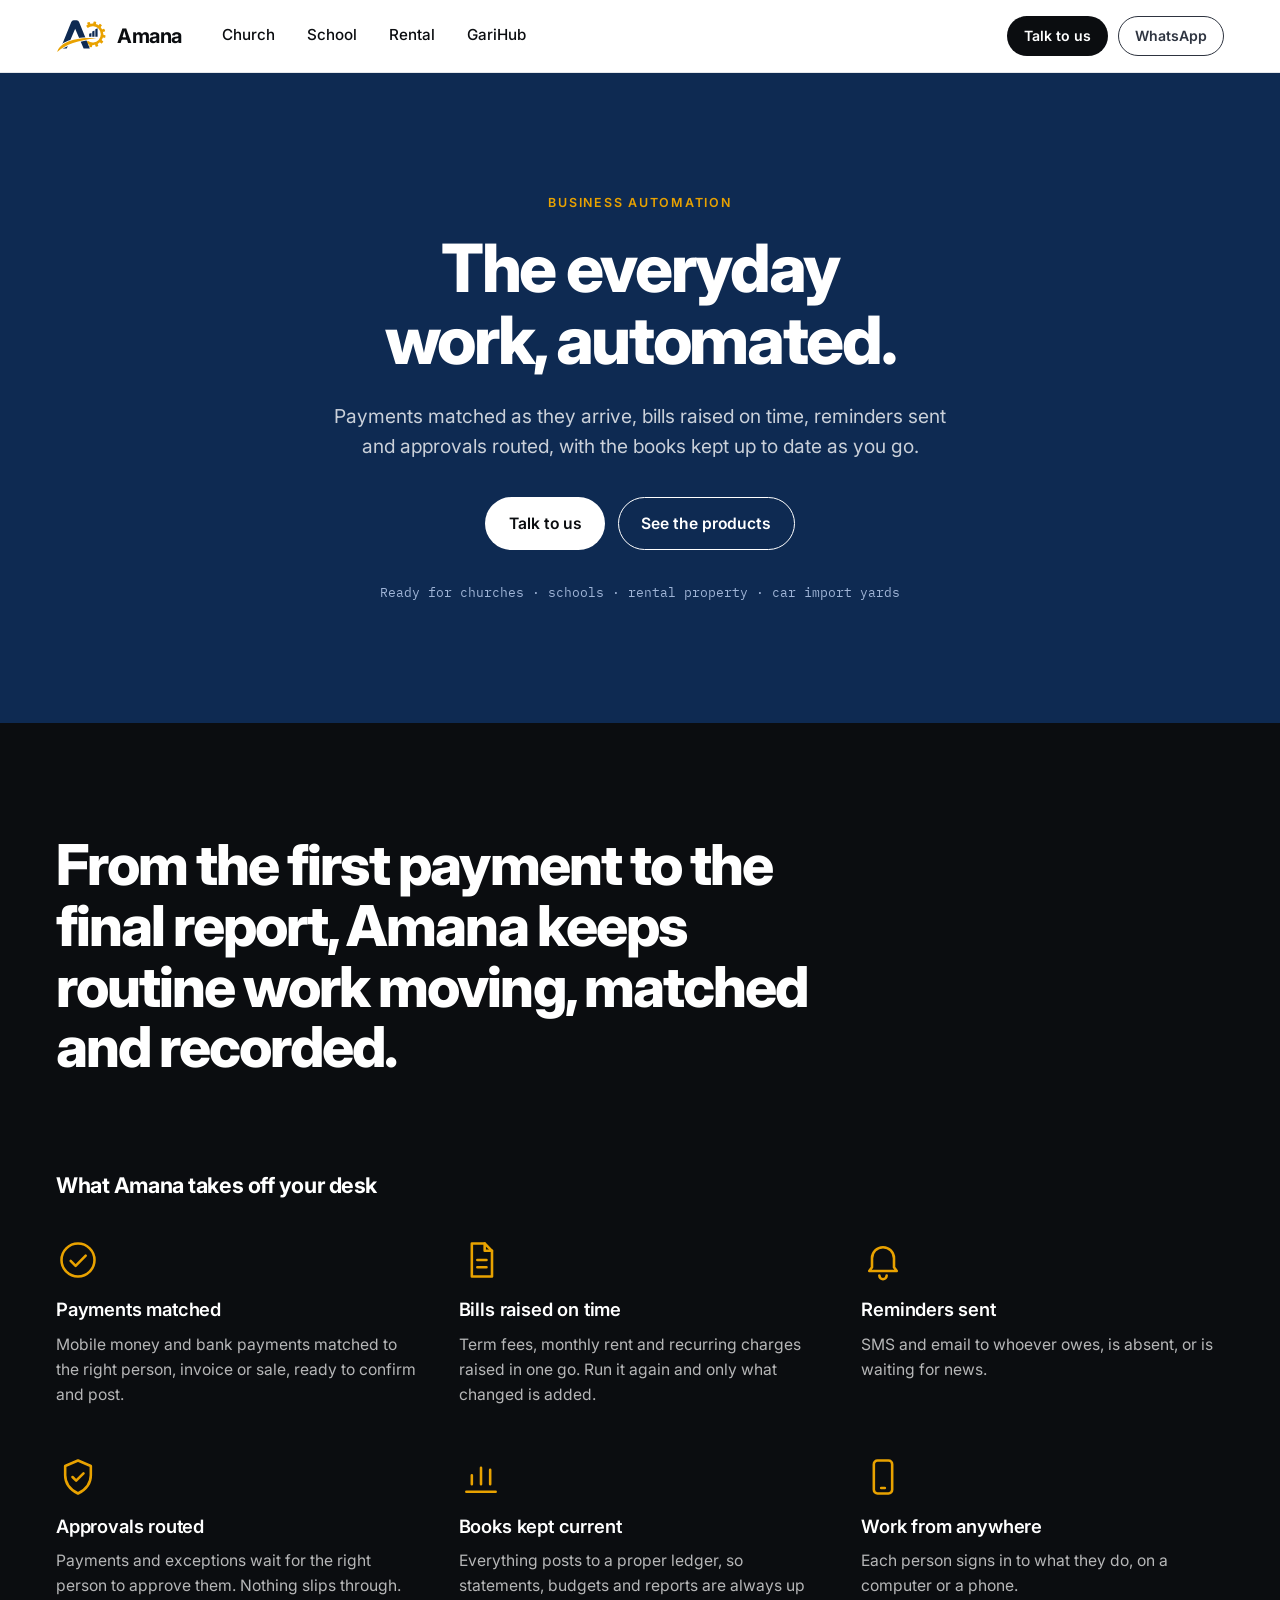
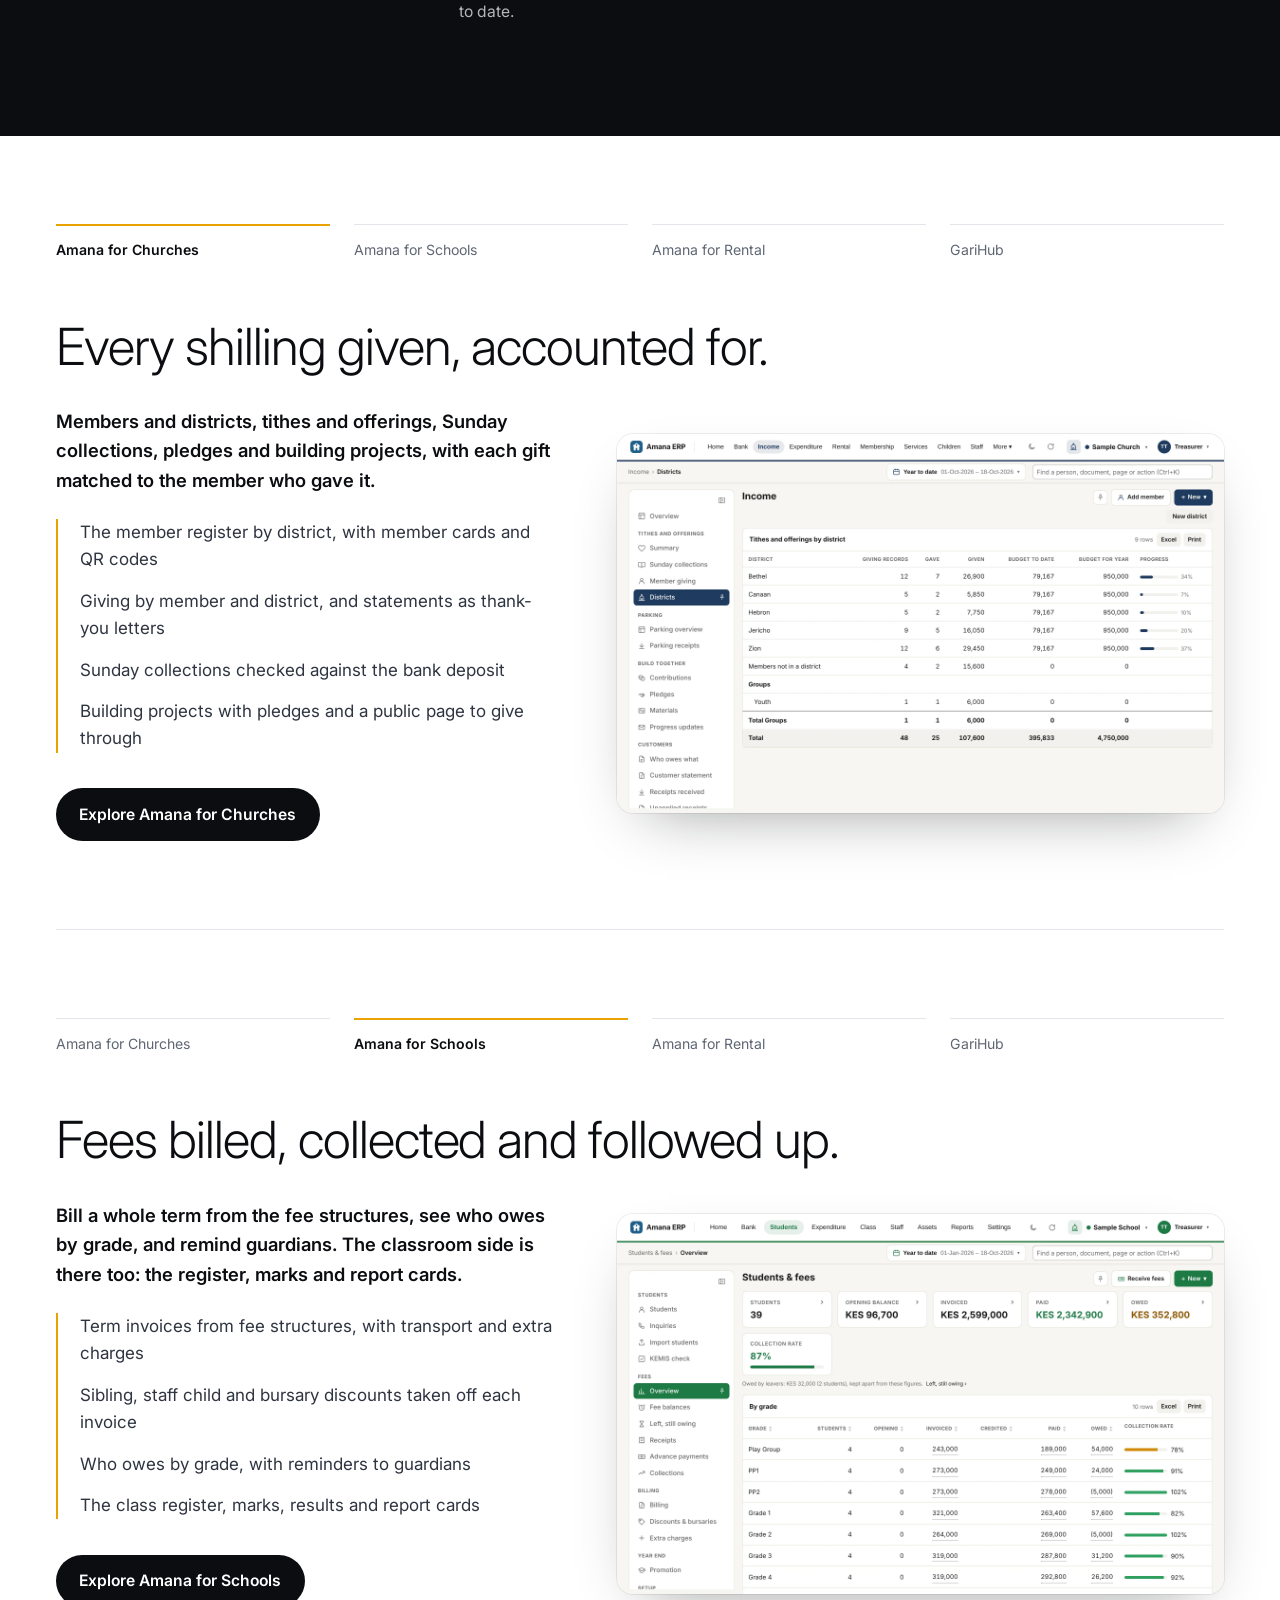
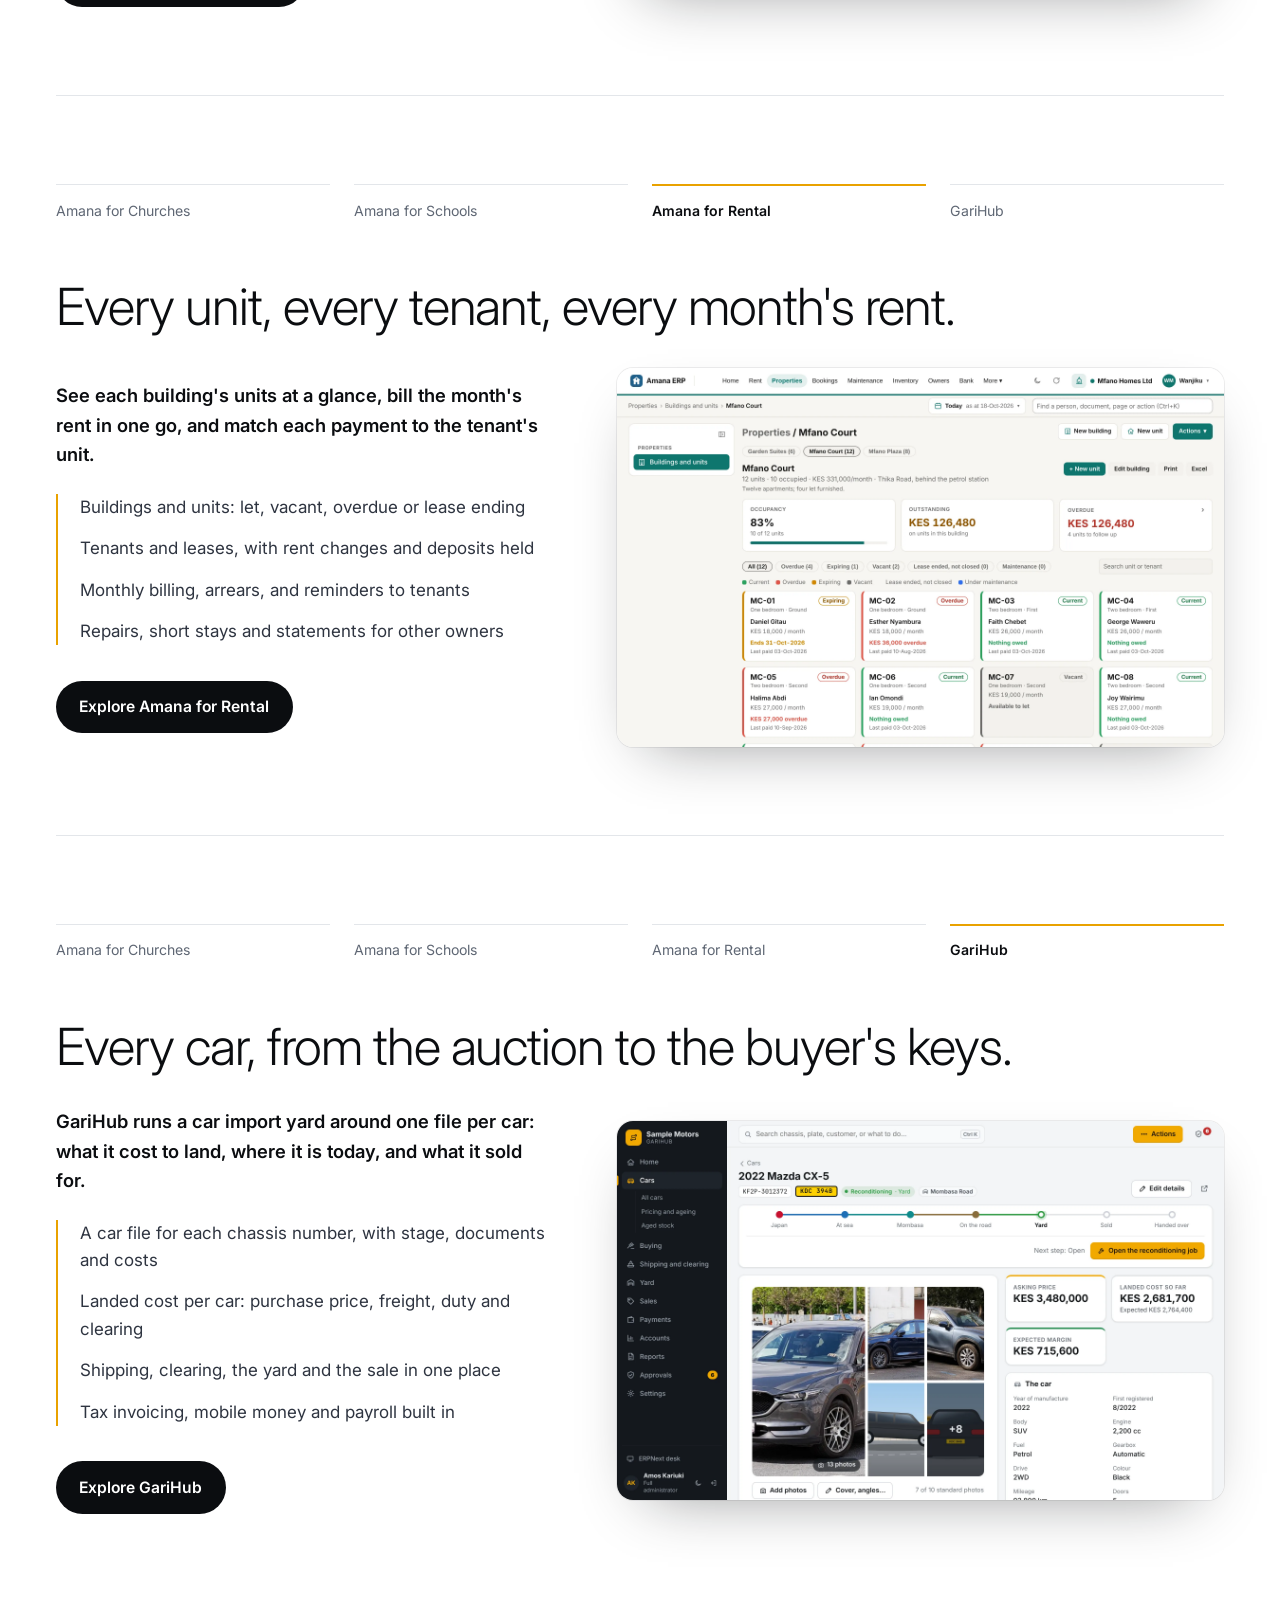
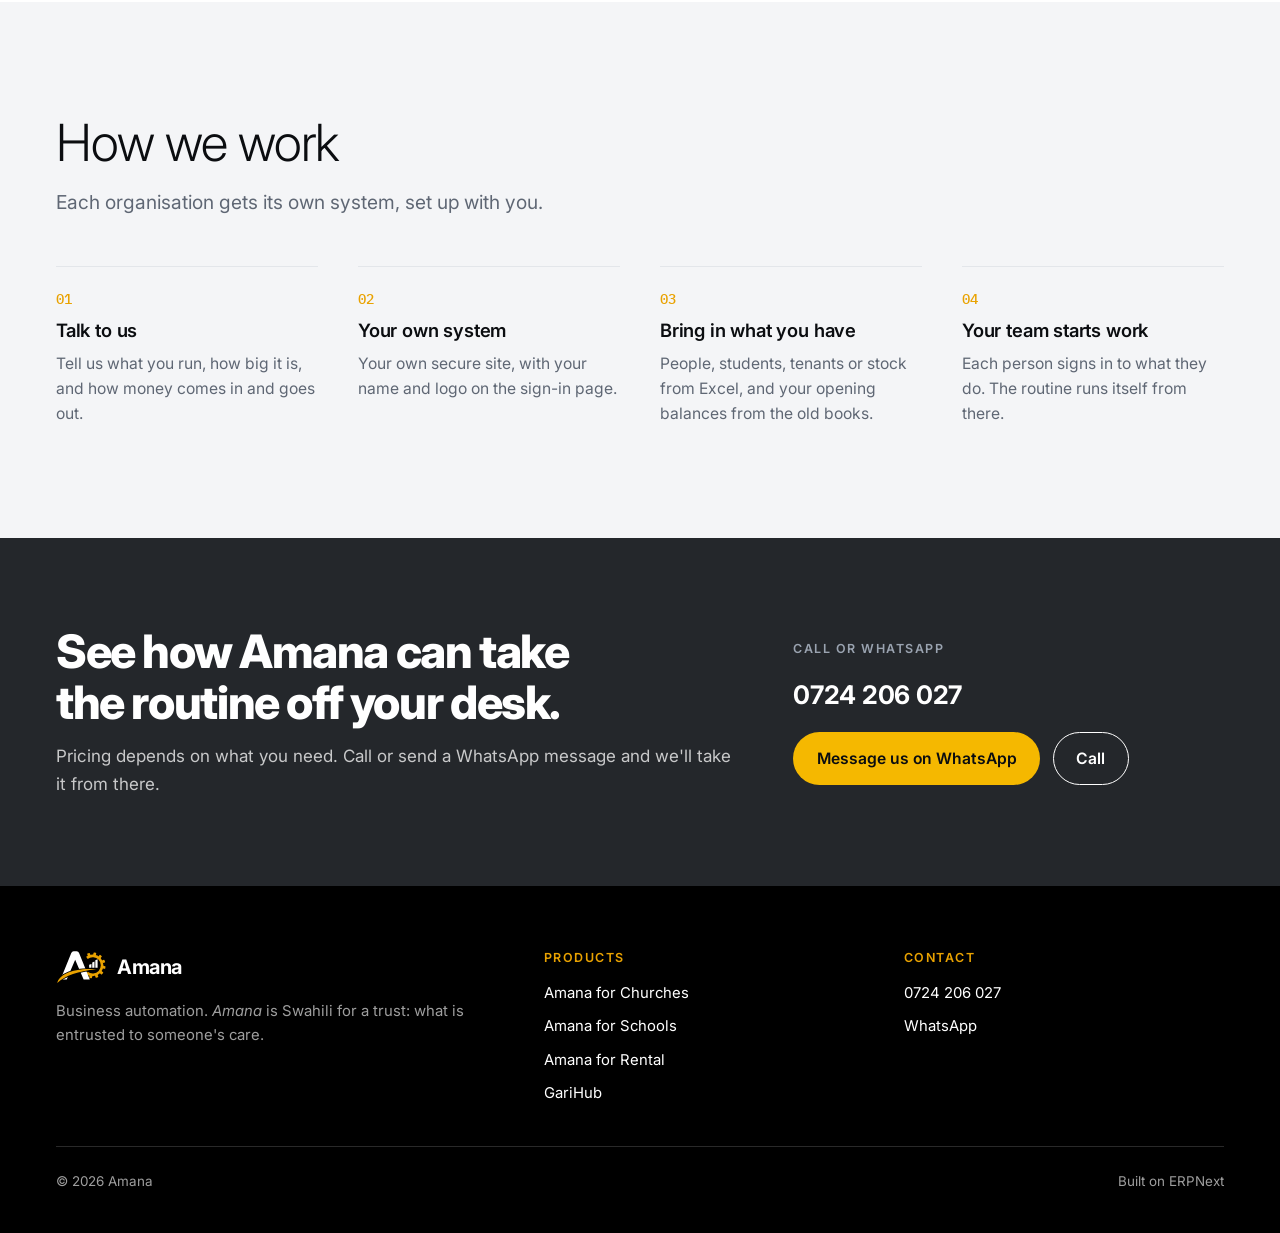
==== commit 49ea46f6: "Home page: remove the band listing the product names It repeated the menu and the product blocks fur" ====
--- a/index.html
+++ b/index.html
@@ -45,18 +45,6 @@
 				<a class="btn btn-outline" href="#products">See the products</a>
 			</div>
 			<p class="note">Ready for churches · schools · rental property · car import yards</p>
-		</div>
-	</section>
-
-	<section class="made-for">
-		<div class="wrap">
-			<p>Ready-made systems for</p>
-			<ul>
-				<li><a href="/church/">Amana for Churches</a></li>
-				<li><a href="/school/">Amana for Schools</a></li>
-				<li><a href="/rental/">Amana for Rental</a></li>
-				<li><a href="/garihub/">GariHub</a></li>
-			</ul>
 		</div>
 	</section>
 
--- a/css/site.css
+++ b/css/site.css
@@ -117,14 +117,6 @@
 .frame.phone { max-width: 300px; border-radius: 34px; padding: 9px; background: var(--black); }
 .frame.phone img { border-radius: 26px; }
 
-/* "Made for" strip */
-.made-for { border-bottom: 1px solid var(--line); }
-.made-for .wrap { padding-block: 2.2rem; display: grid; gap: 1.2rem; justify-items: center; text-align: center; }
-.made-for p { font-size: 0.78rem; font-weight: 600; letter-spacing: 0.12em; text-transform: uppercase; color: var(--ink); }
-.made-for ul { list-style: none; margin: 0; padding: 0; display: flex; flex-wrap: wrap; justify-content: center; gap: 0.75rem 3.5rem; }
-.made-for a { text-decoration: none; font-size: 1.35rem; font-weight: 700; letter-spacing: -0.02em; color: #3b4250; }
-.made-for a:hover { color: var(--ink); }
-
 /* Dark band */
 .dark { background: var(--black); color: rgba(255, 255, 255, 0.7); }
 .dark h2, .dark h3 { color: #fff; }
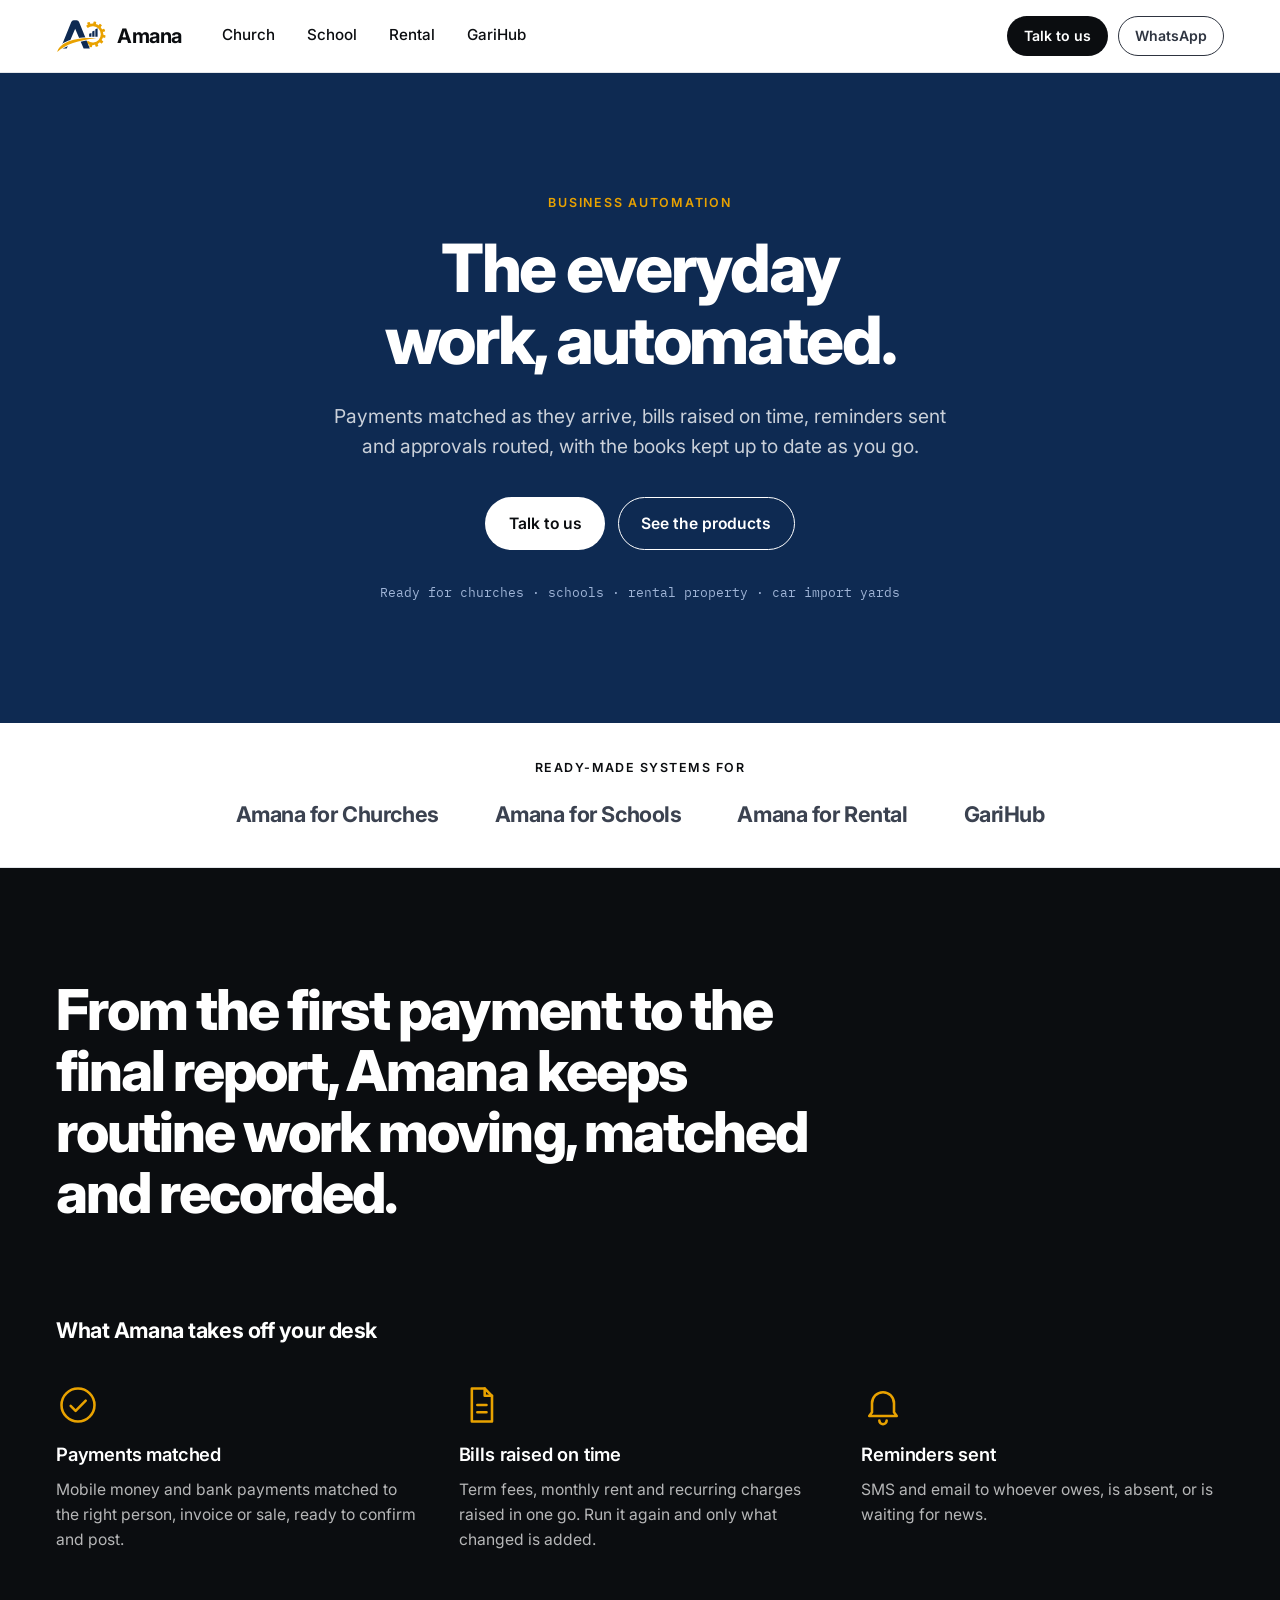
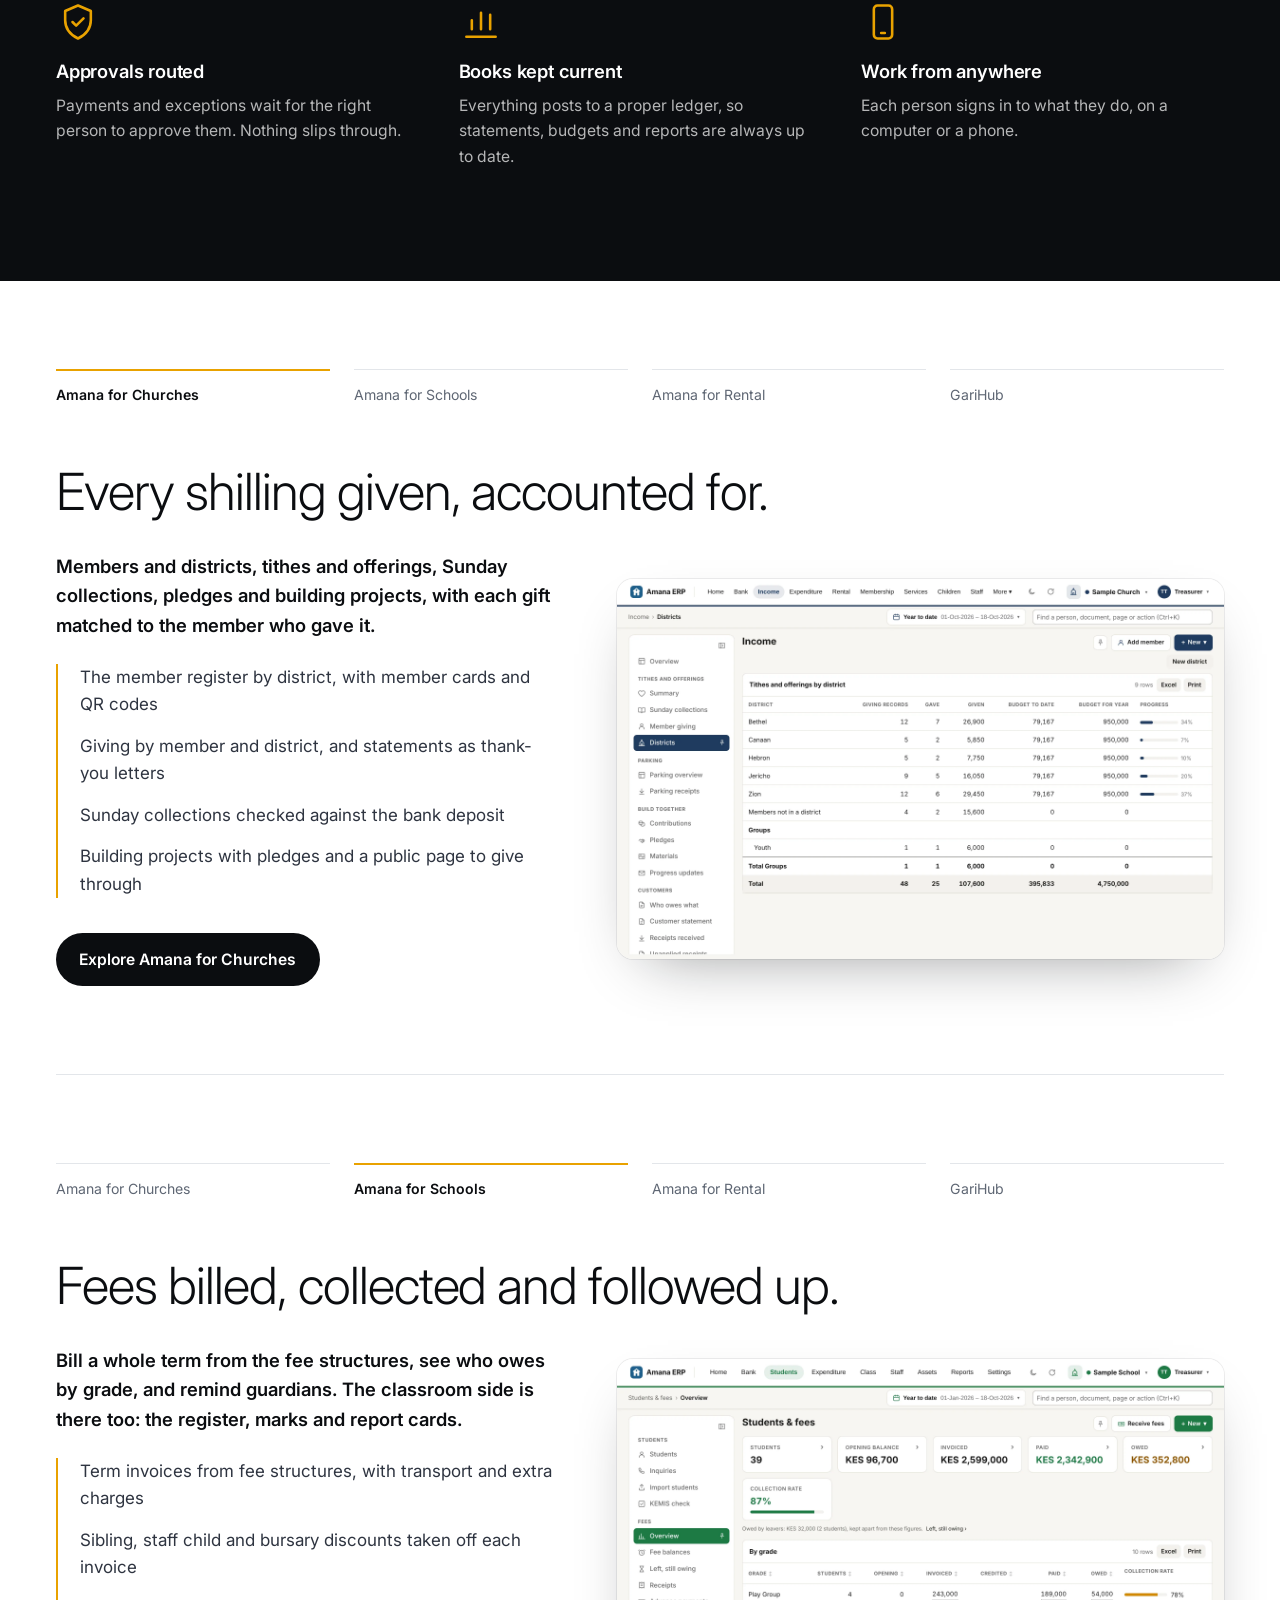
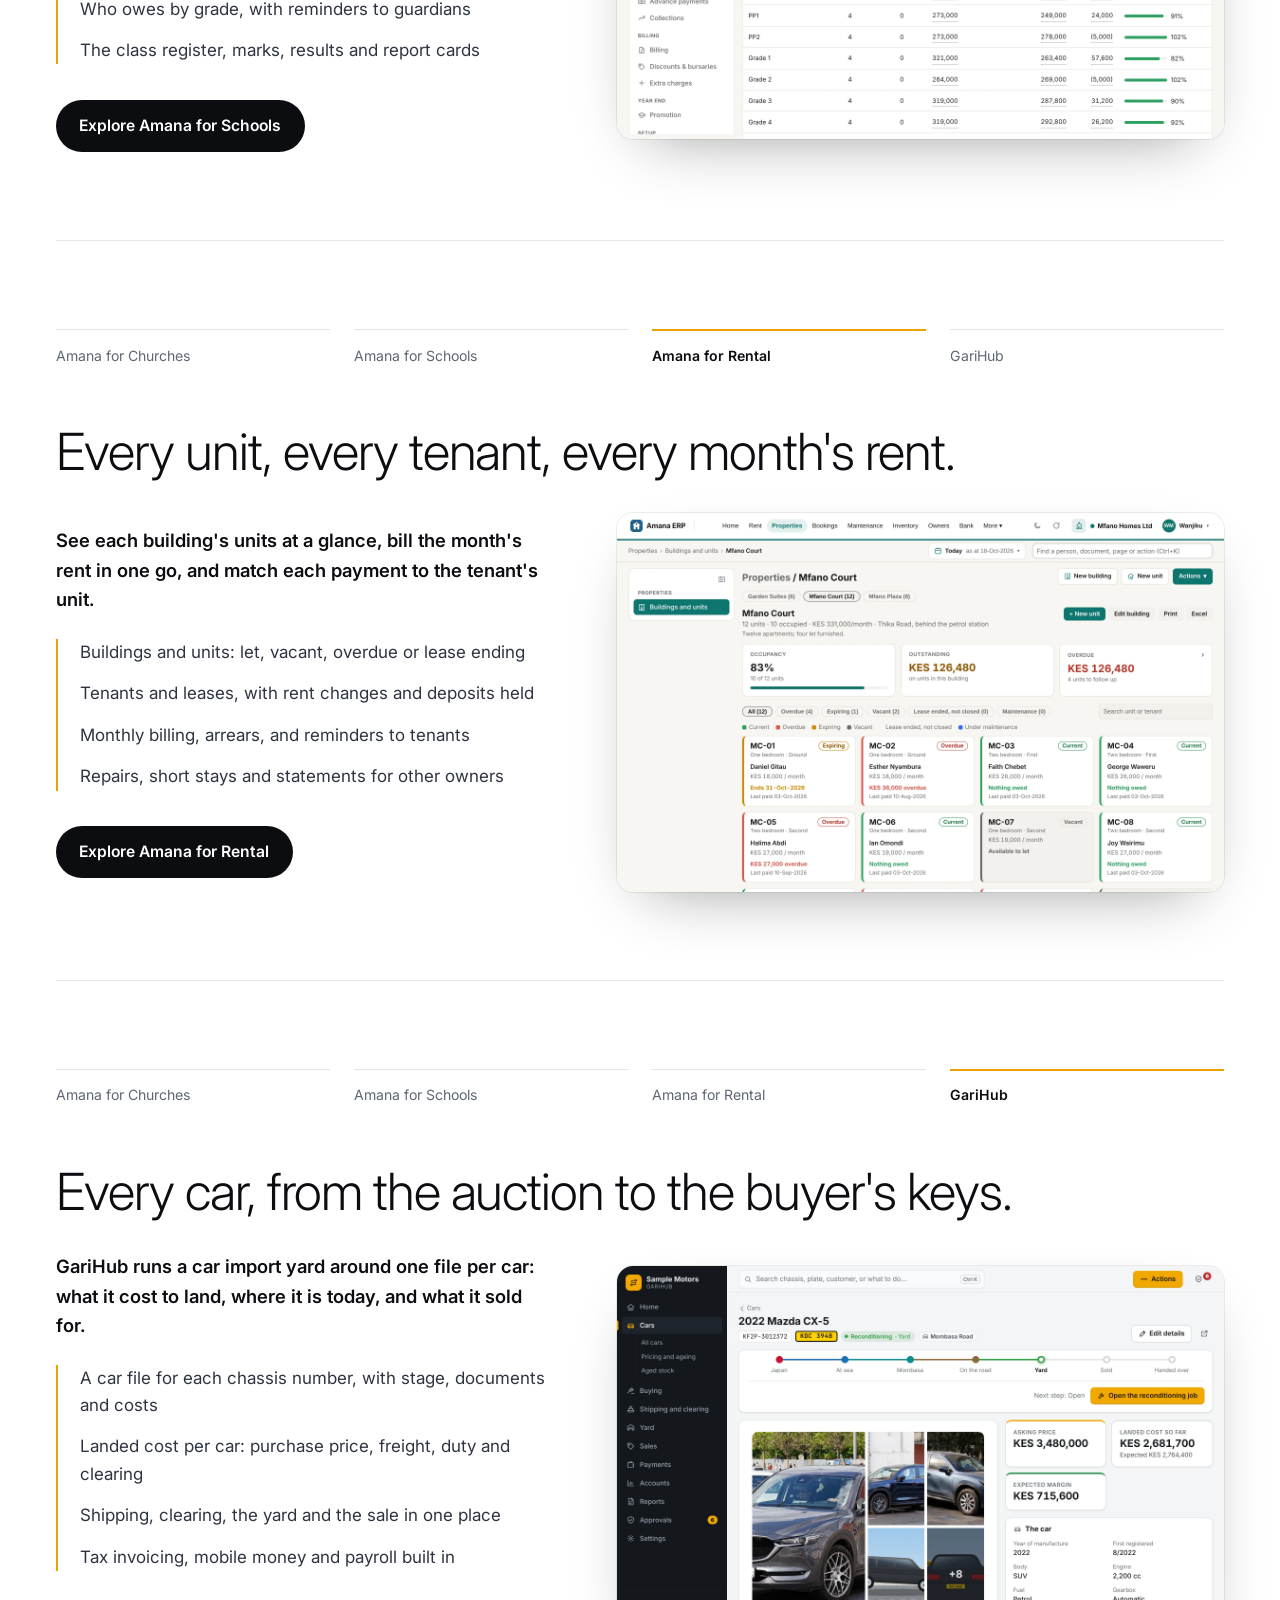
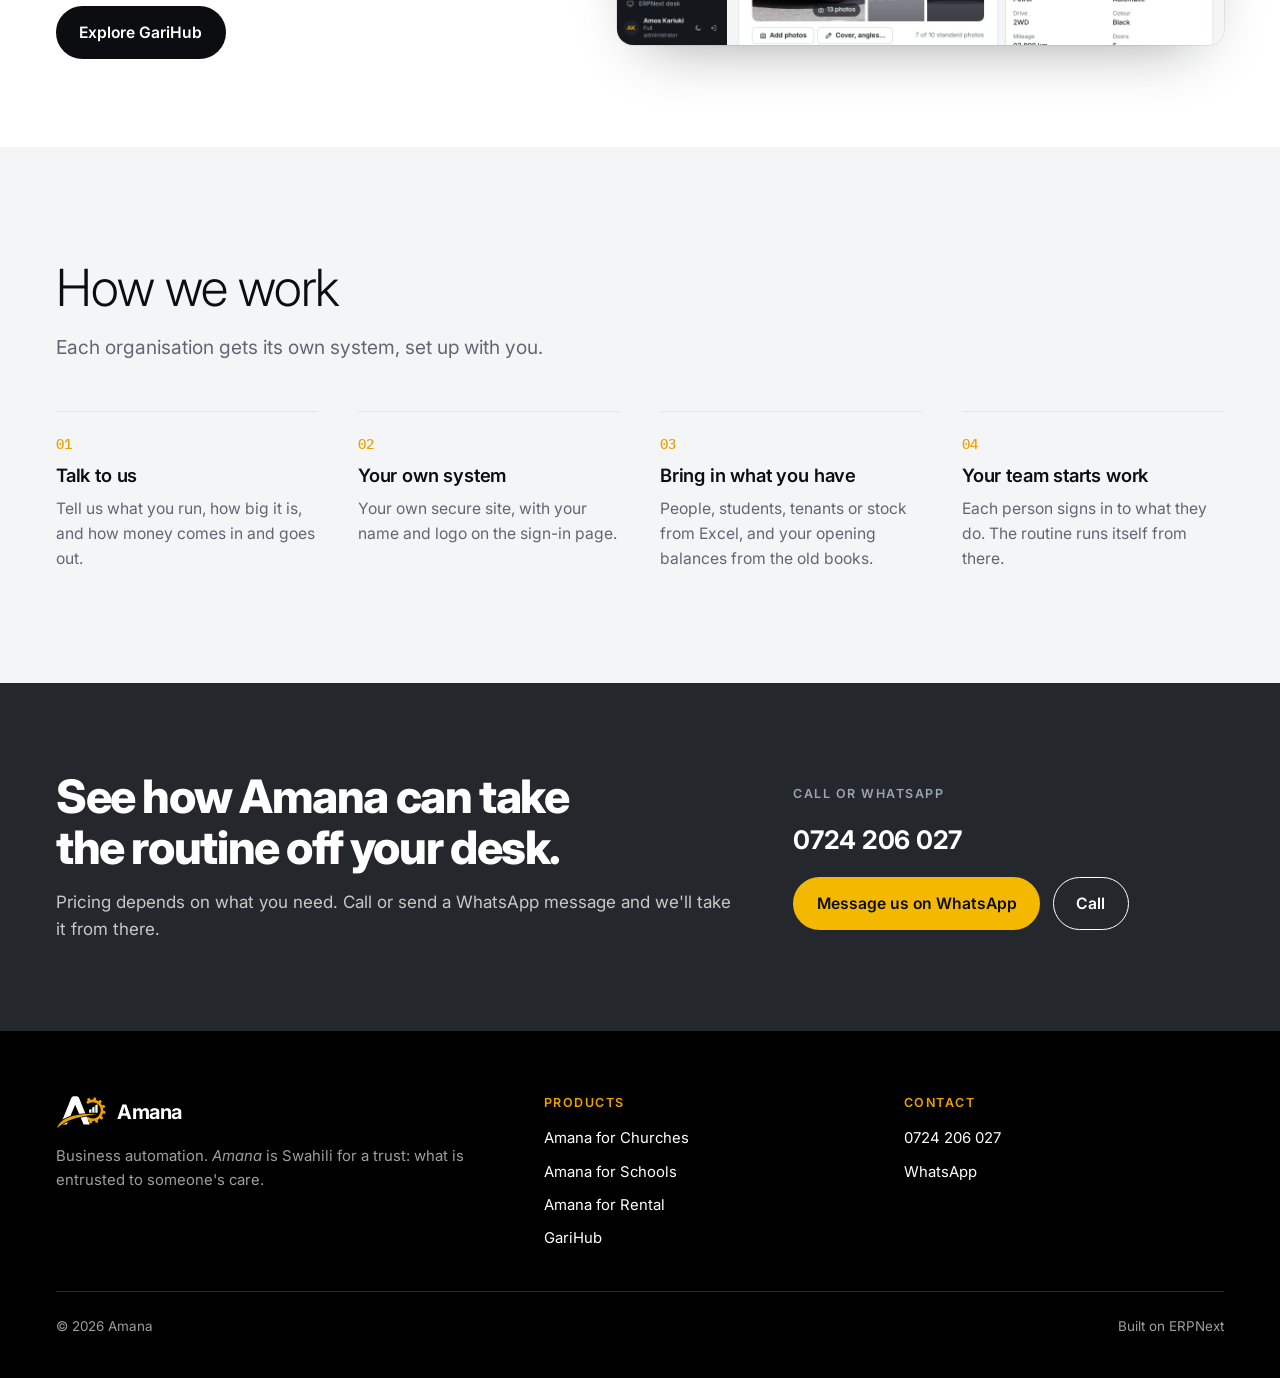
==== commit a3afdcfd: "Revert "Home page: remove the band listing the product names" This reverts commit 49ea46f629a34c7cf4" ====
--- a/index.html
+++ b/index.html
@@ -45,6 +45,18 @@
 				<a class="btn btn-outline" href="#products">See the products</a>
 			</div>
 			<p class="note">Ready for churches · schools · rental property · car import yards</p>
+		</div>
+	</section>
+
+	<section class="made-for">
+		<div class="wrap">
+			<p>Ready-made systems for</p>
+			<ul>
+				<li><a href="/church/">Amana for Churches</a></li>
+				<li><a href="/school/">Amana for Schools</a></li>
+				<li><a href="/rental/">Amana for Rental</a></li>
+				<li><a href="/garihub/">GariHub</a></li>
+			</ul>
 		</div>
 	</section>
 
--- a/css/site.css
+++ b/css/site.css
@@ -117,6 +117,14 @@
 .frame.phone { max-width: 300px; border-radius: 34px; padding: 9px; background: var(--black); }
 .frame.phone img { border-radius: 26px; }
 
+/* "Made for" strip */
+.made-for { border-bottom: 1px solid var(--line); }
+.made-for .wrap { padding-block: 2.2rem; display: grid; gap: 1.2rem; justify-items: center; text-align: center; }
+.made-for p { font-size: 0.78rem; font-weight: 600; letter-spacing: 0.12em; text-transform: uppercase; color: var(--ink); }
+.made-for ul { list-style: none; margin: 0; padding: 0; display: flex; flex-wrap: wrap; justify-content: center; gap: 0.75rem 3.5rem; }
+.made-for a { text-decoration: none; font-size: 1.35rem; font-weight: 700; letter-spacing: -0.02em; color: #3b4250; }
+.made-for a:hover { color: var(--ink); }
+
 /* Dark band */
 .dark { background: var(--black); color: rgba(255, 255, 255, 0.7); }
 .dark h2, .dark h3 { color: #fff; }
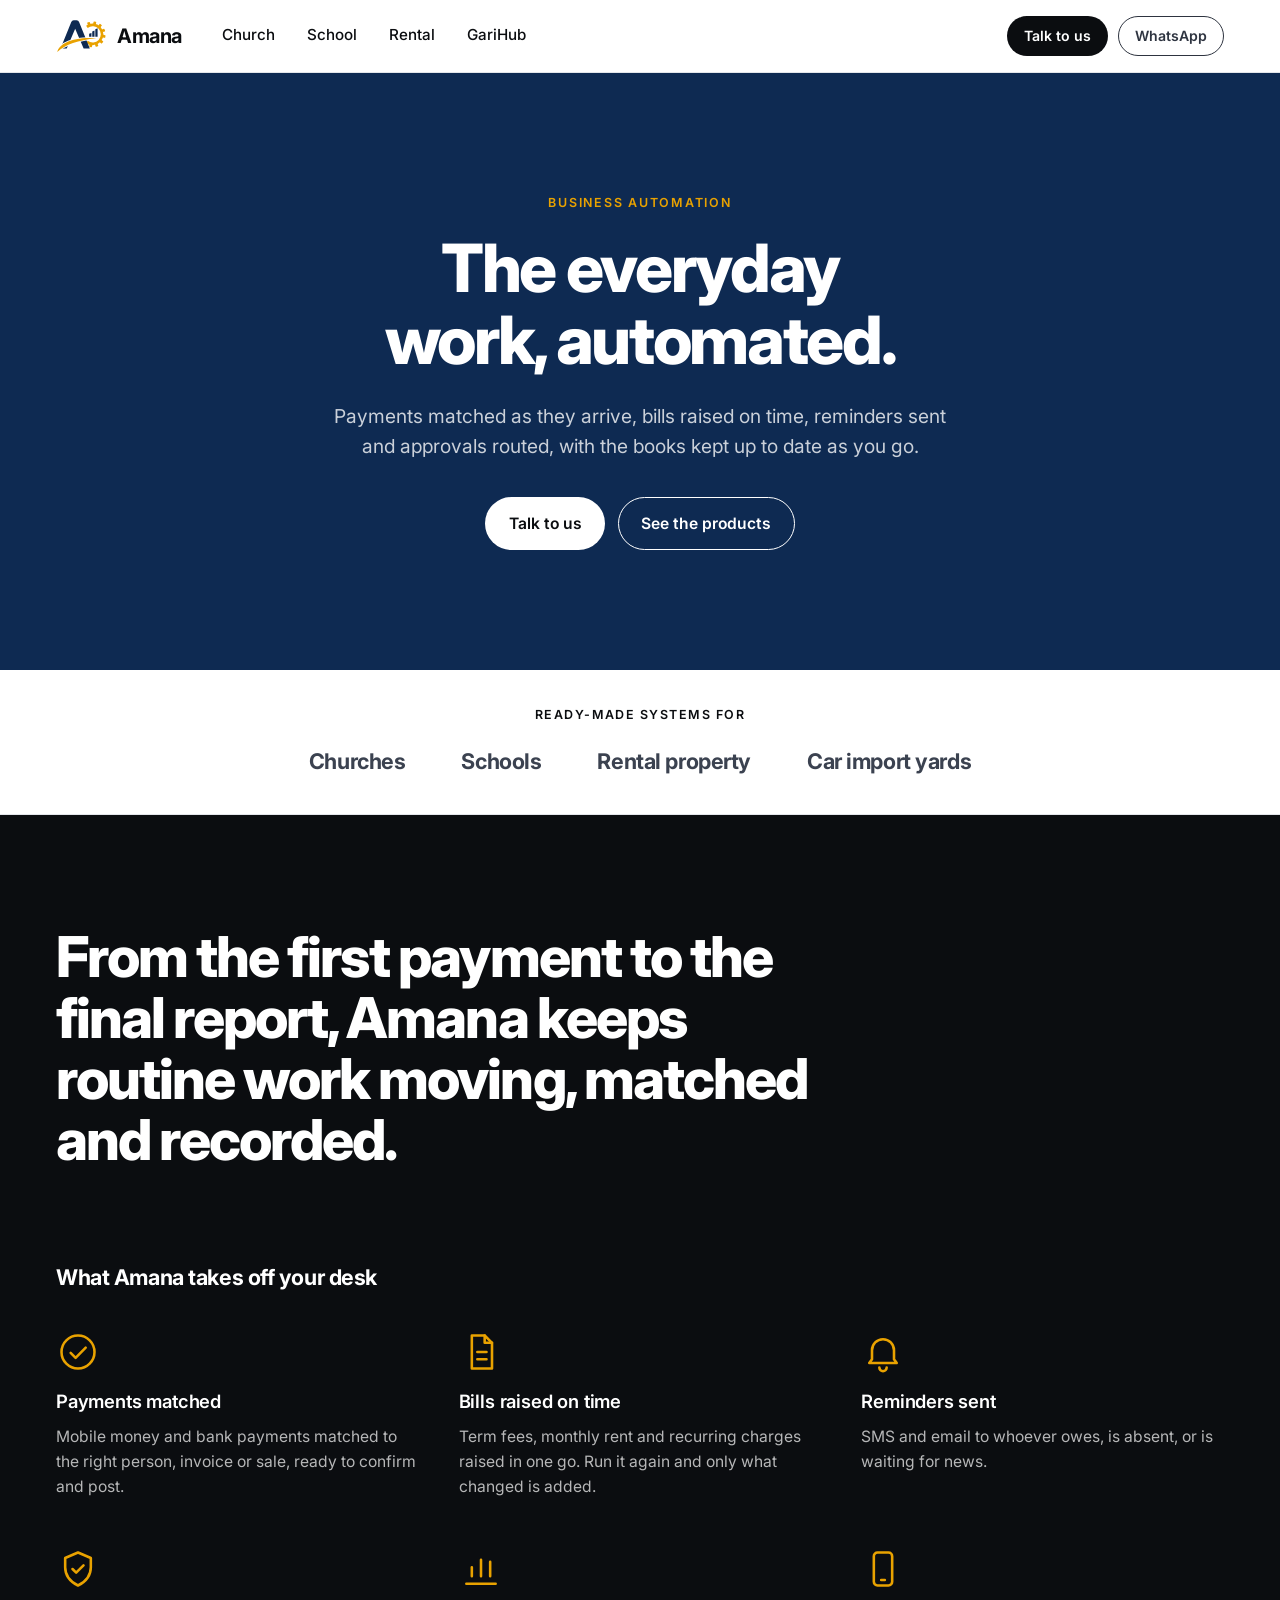
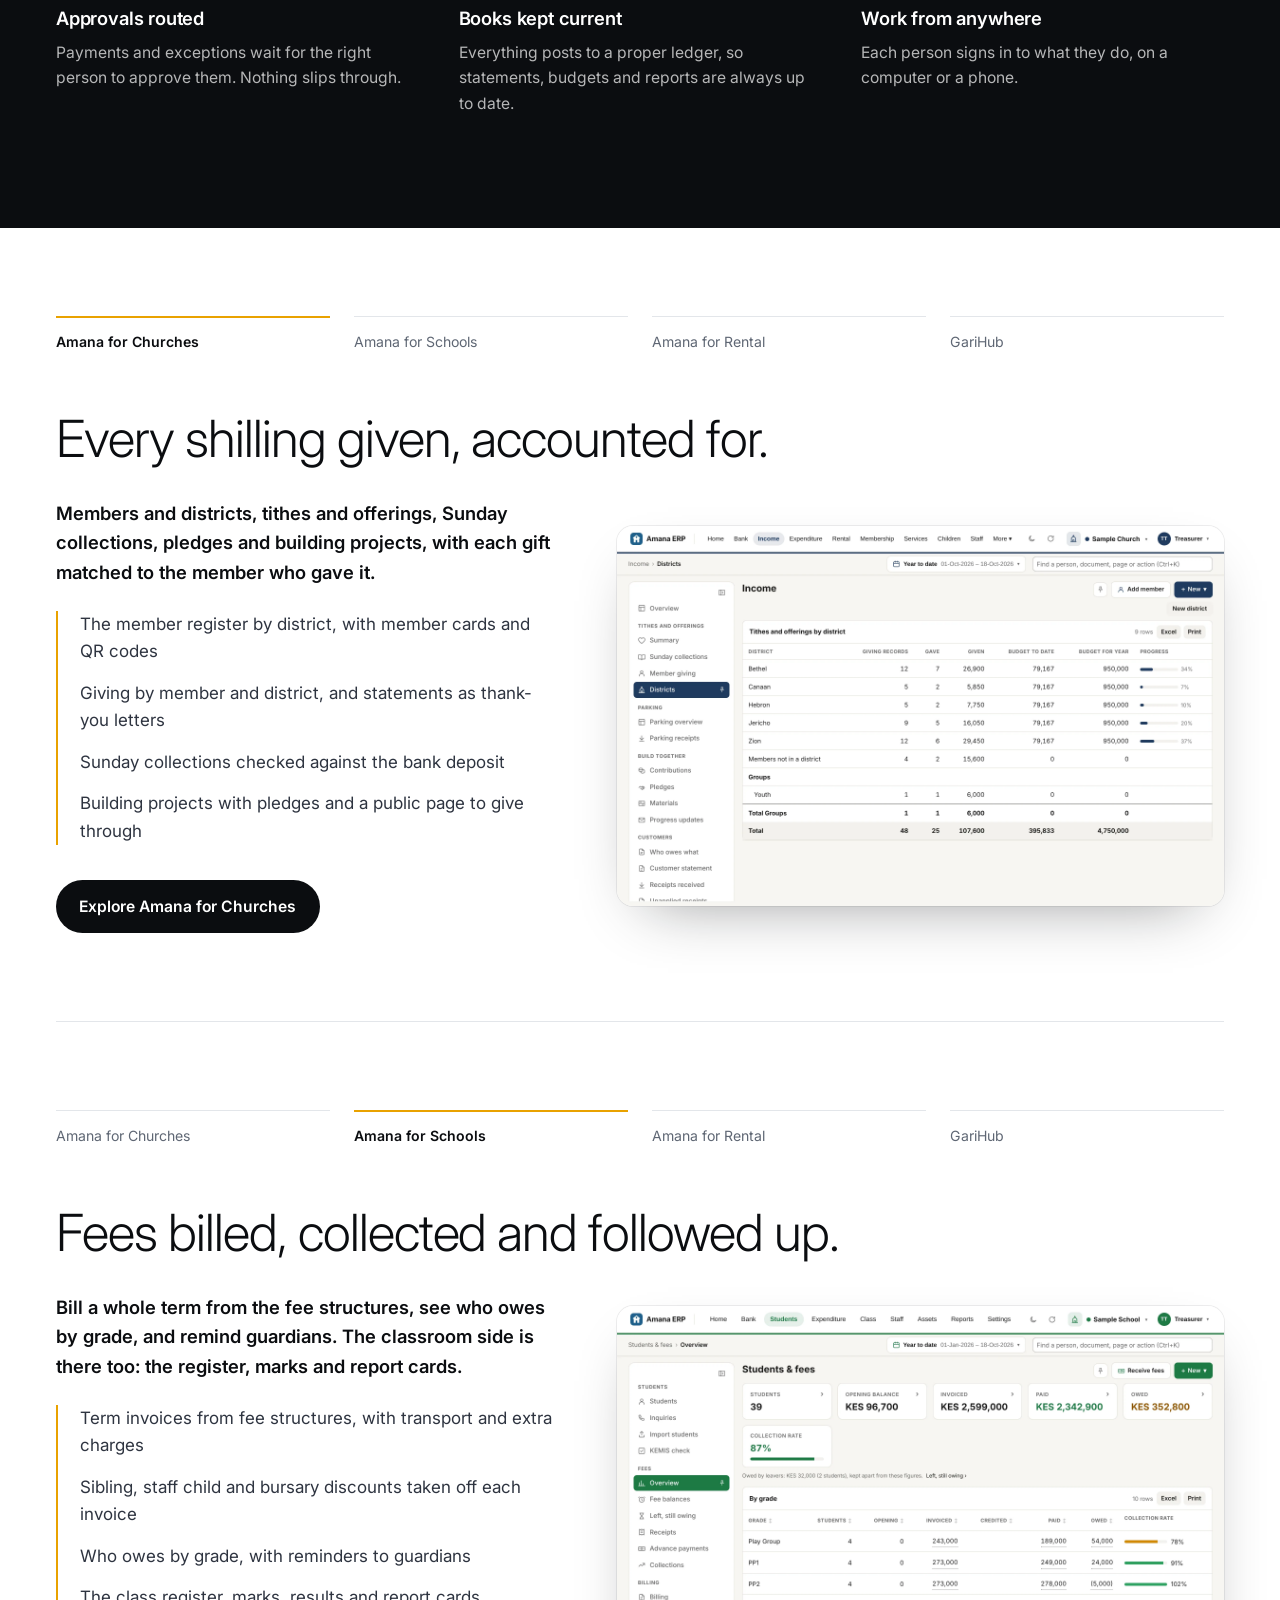
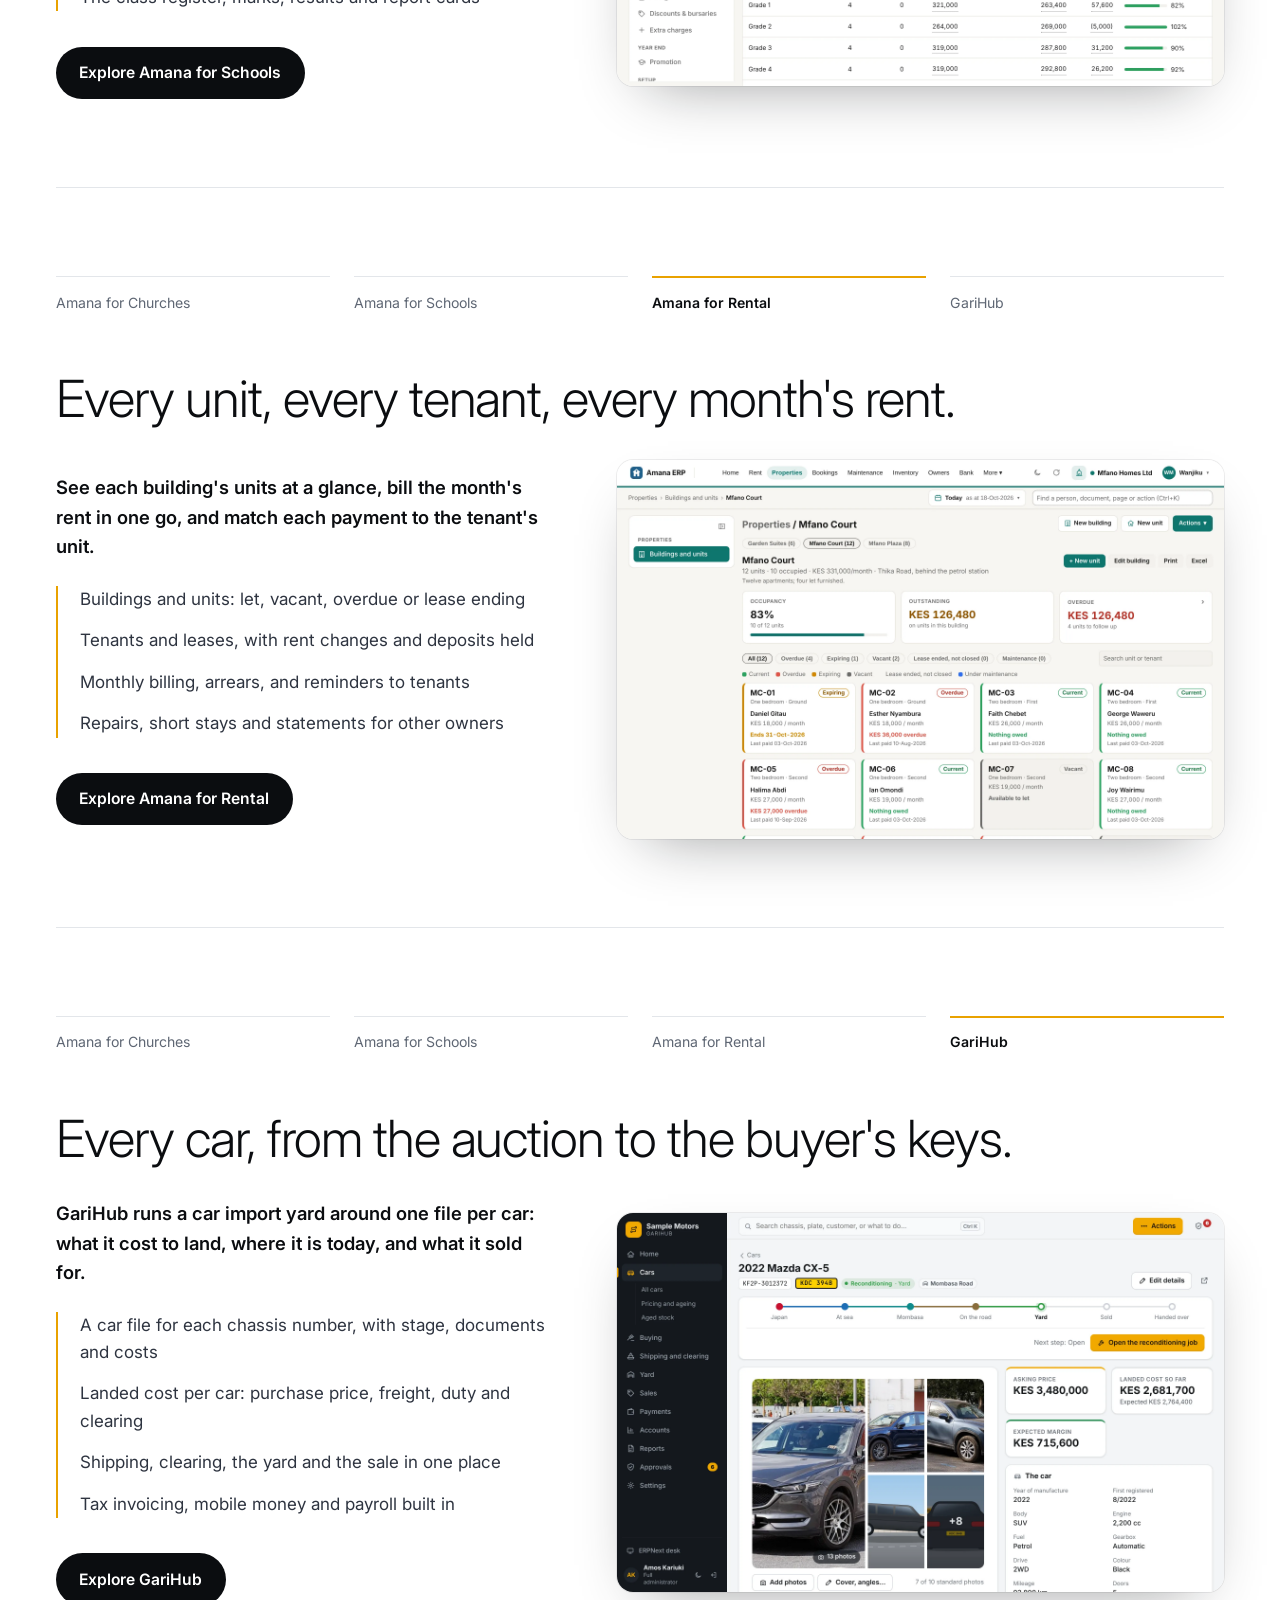
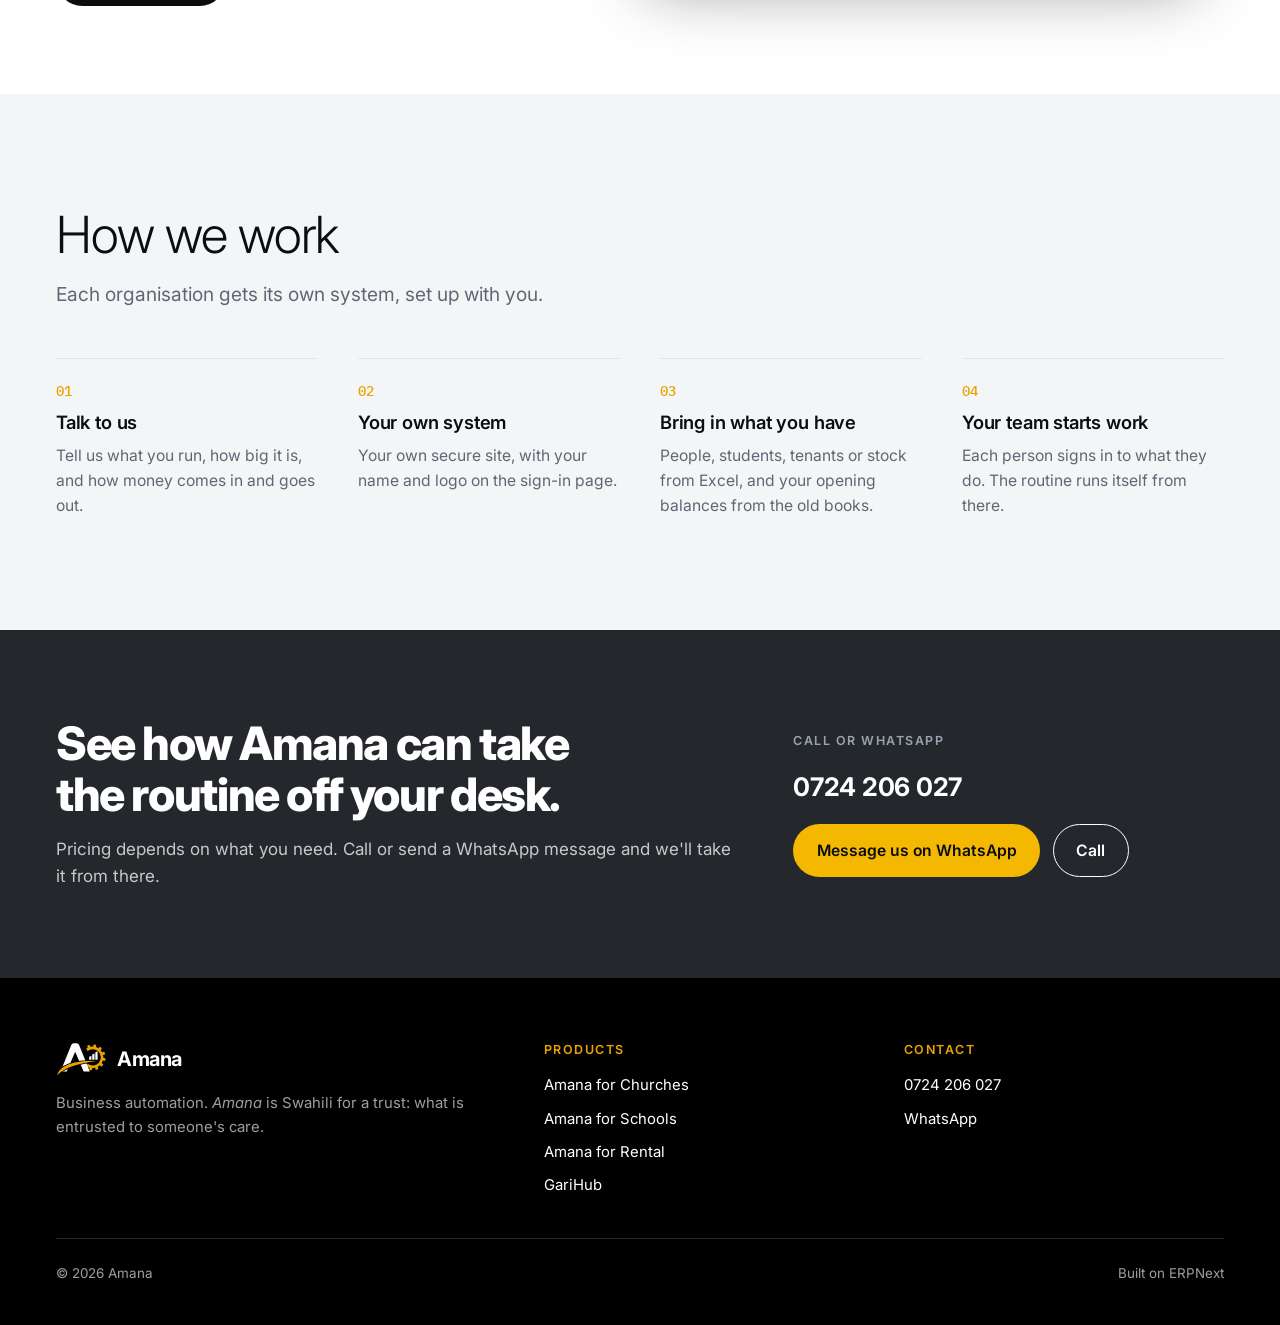
==== commit 98b46480: "Home page: the products band names who it's for, without repeating "Amana for" Churches, Schools, Re" ====
--- a/index.html
+++ b/index.html
@@ -44,7 +44,6 @@
 				<a class="btn btn-white" href="#contact">Talk to us</a>
 				<a class="btn btn-outline" href="#products">See the products</a>
 			</div>
-			<p class="note">Ready for churches · schools · rental property · car import yards</p>
 		</div>
 	</section>
 
@@ -52,10 +51,10 @@
 		<div class="wrap">
 			<p>Ready-made systems for</p>
 			<ul>
-				<li><a href="/church/">Amana for Churches</a></li>
-				<li><a href="/school/">Amana for Schools</a></li>
-				<li><a href="/rental/">Amana for Rental</a></li>
-				<li><a href="/garihub/">GariHub</a></li>
+				<li><a href="/church/">Churches</a></li>
+				<li><a href="/school/">Schools</a></li>
+				<li><a href="/rental/">Rental property</a></li>
+				<li><a href="/garihub/">Car import yards</a></li>
 			</ul>
 		</div>
 	</section>
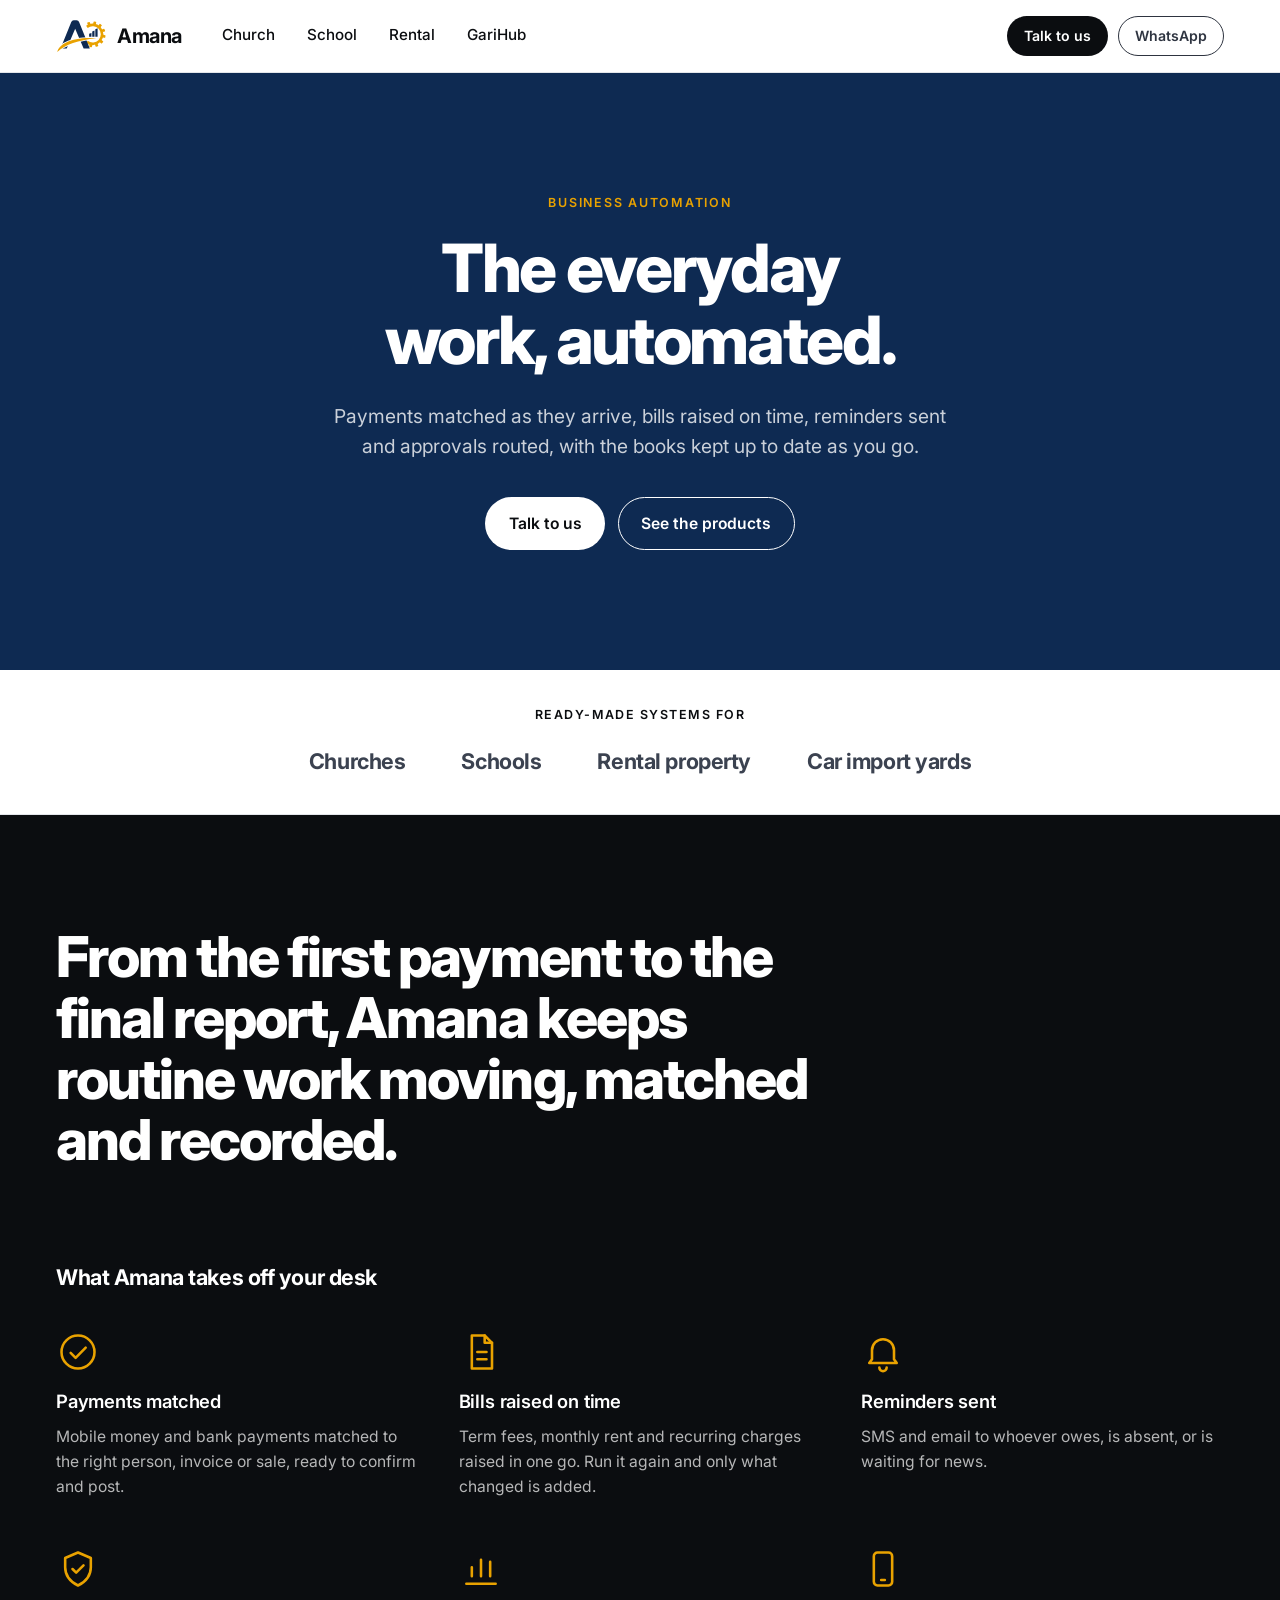
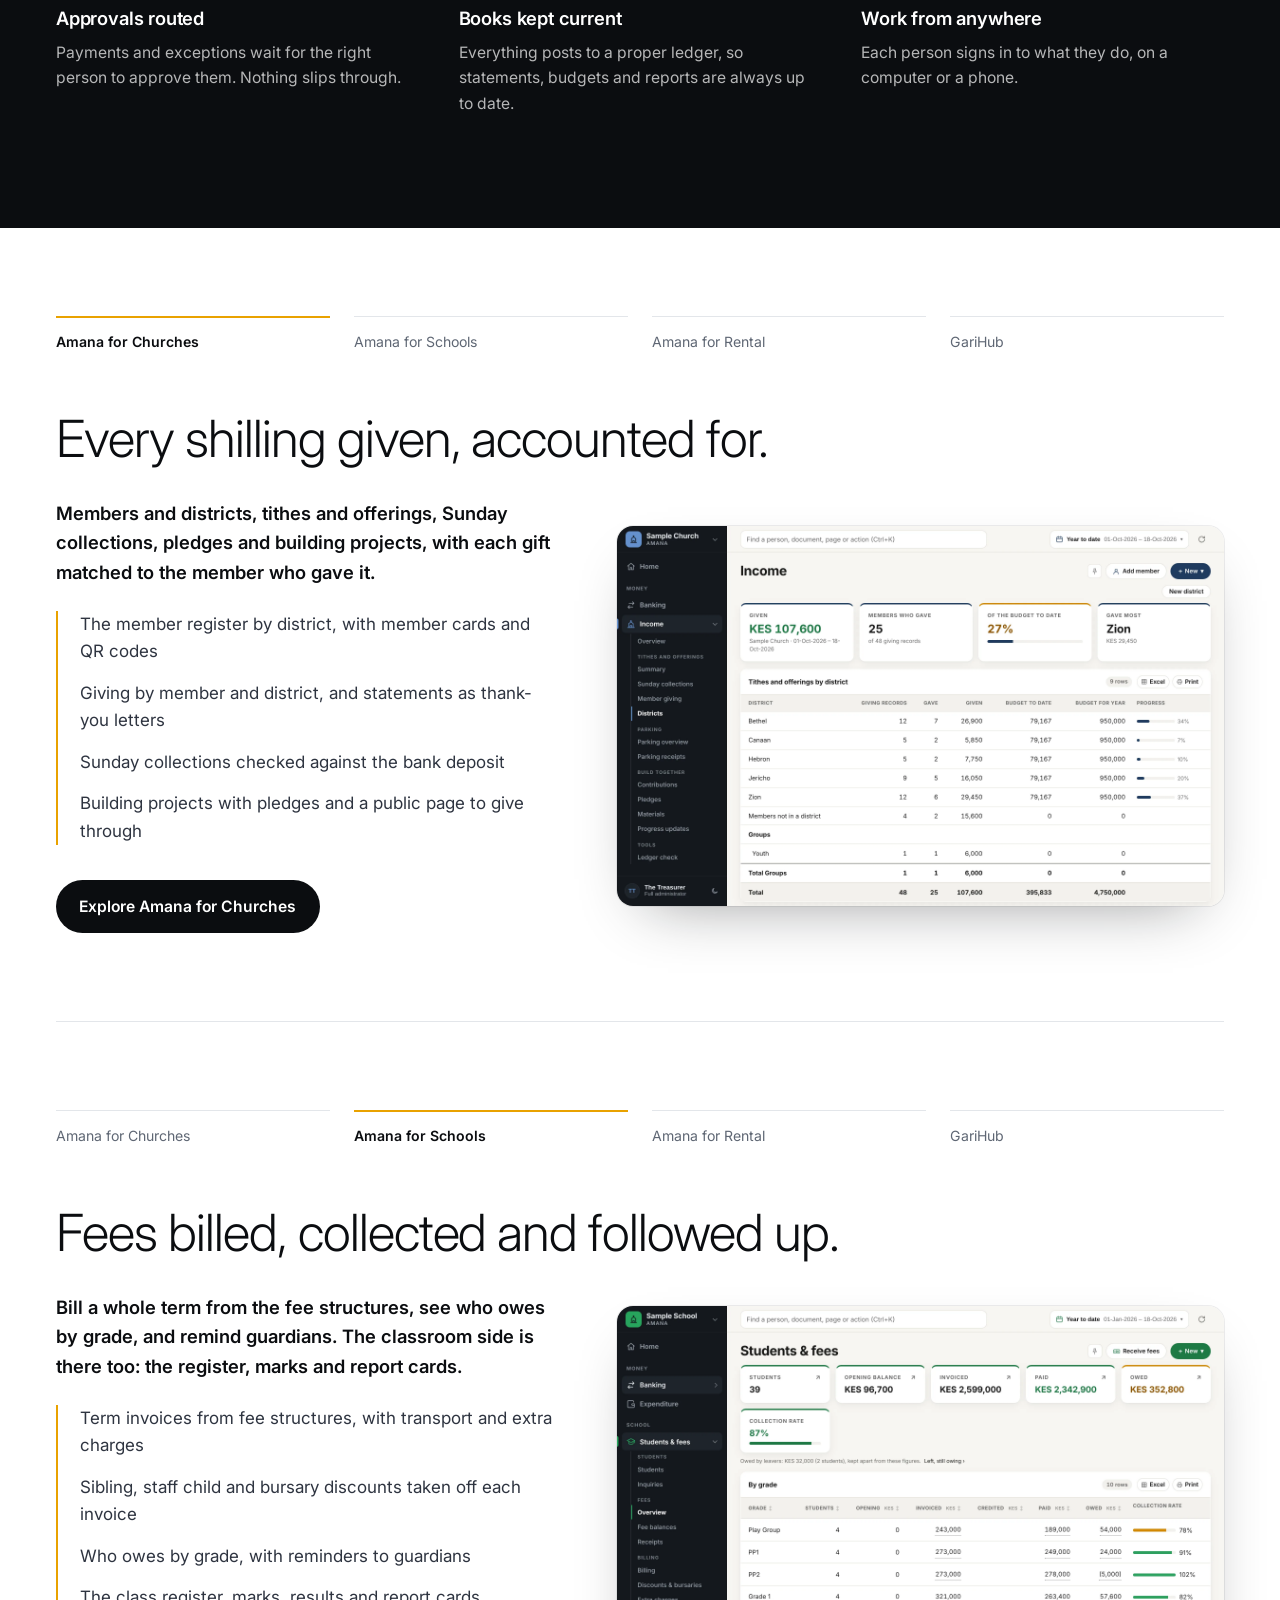
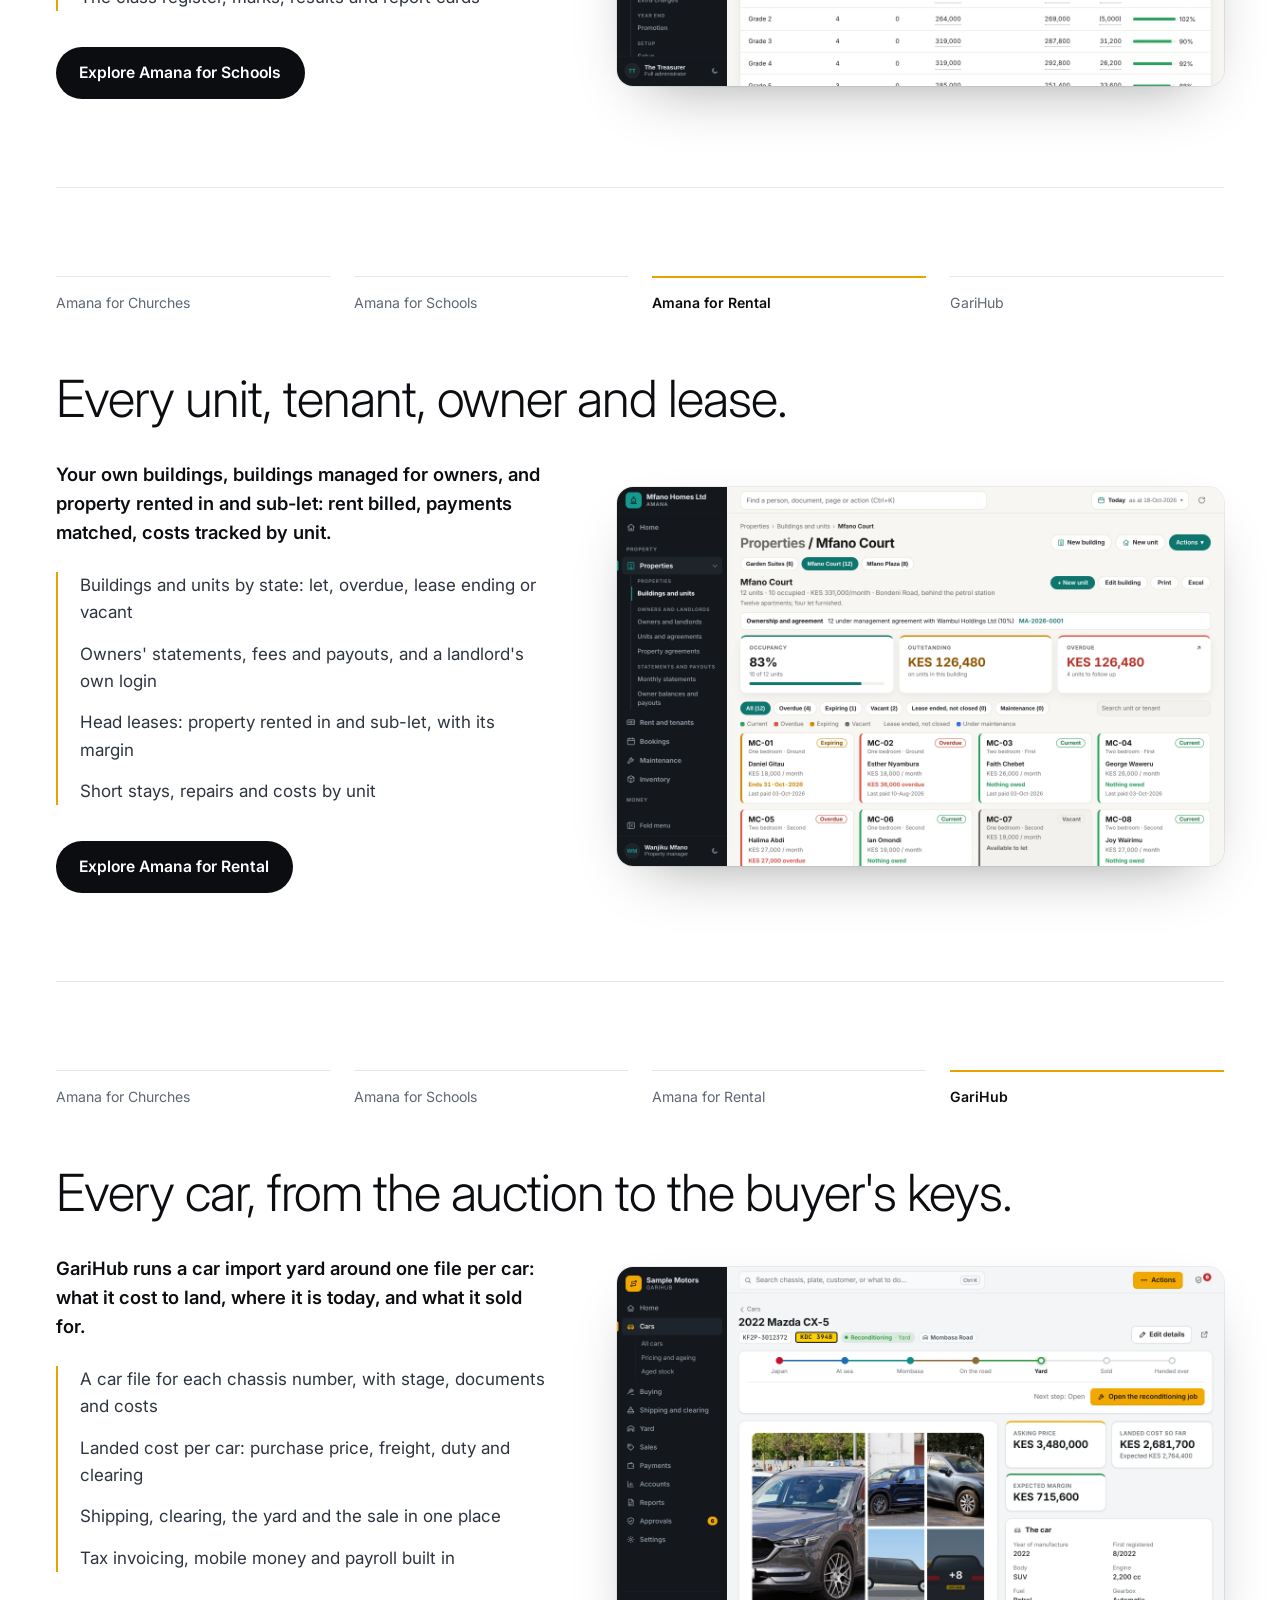
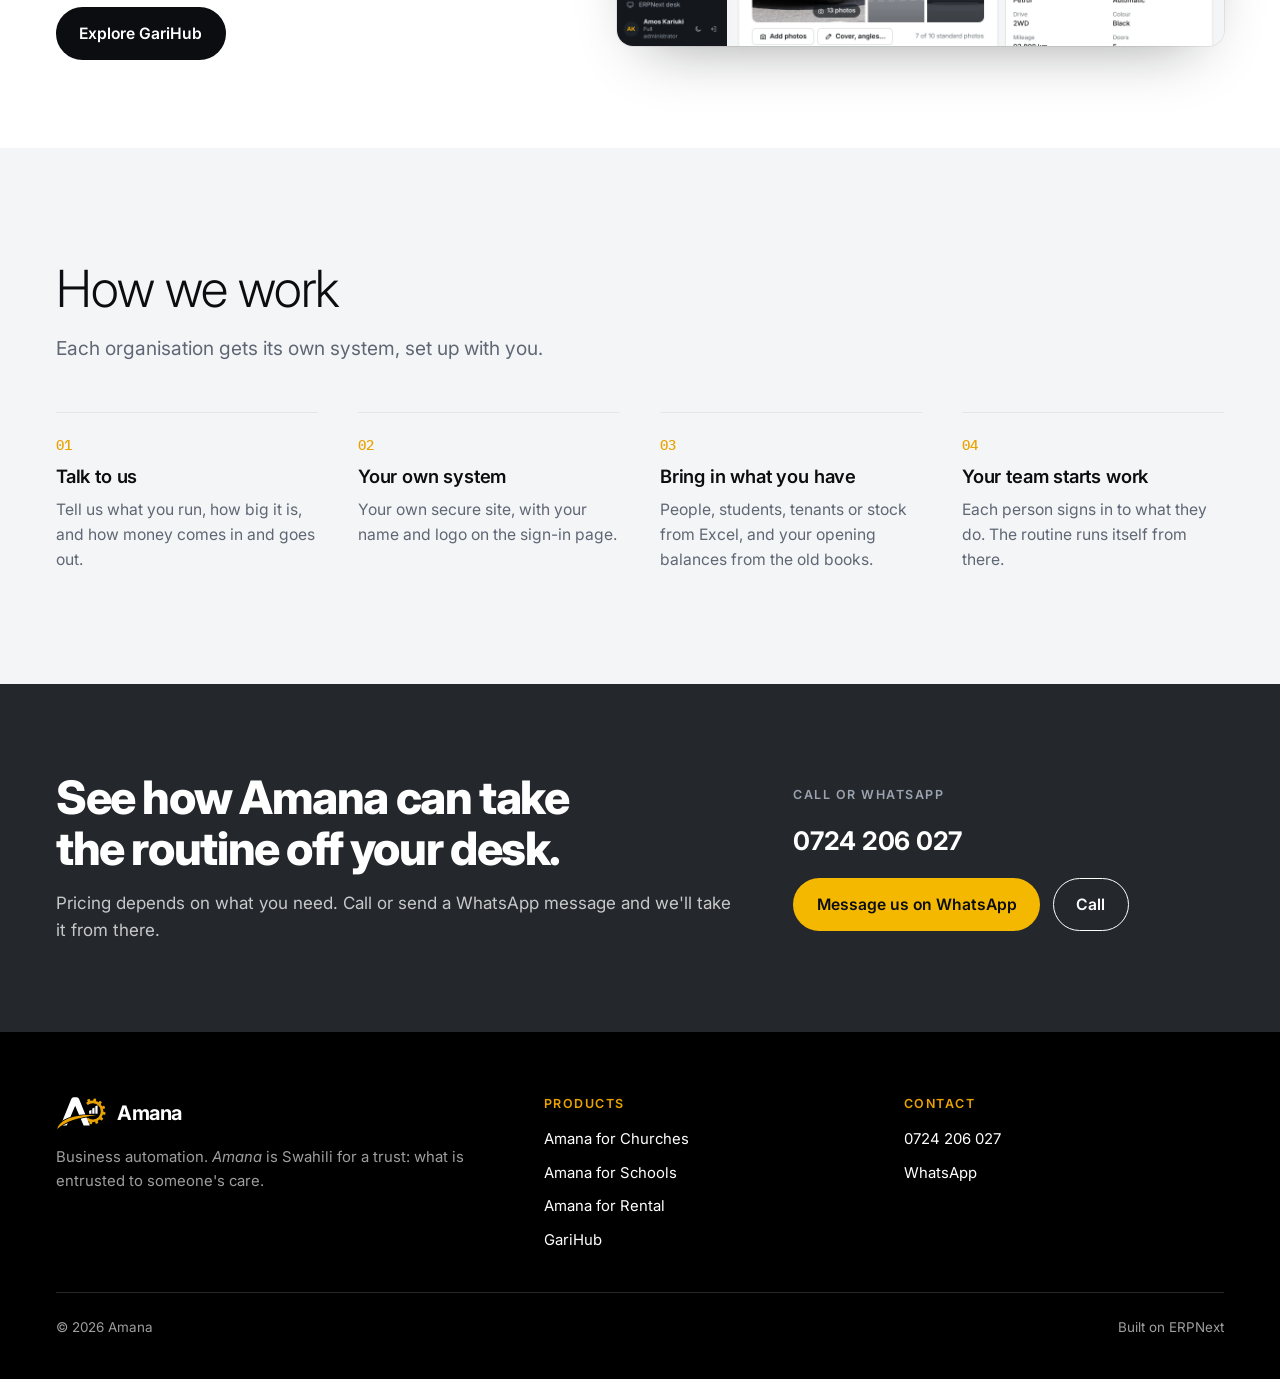
==== commit ed3776f8: "Fresh screenshots of Amana as it looks now, and its current features Church, School and Rental pages" ====
--- a/index.html
+++ b/index.html
@@ -102,14 +102,14 @@
 			</article>
 			<article class="product">
 				<nav class="rules" aria-label="Products"><a href="/church/">Amana for Churches</a><a href="/school/">Amana for Schools</a><a href="/rental/" aria-current="true">Amana for Rental</a><a href="/garihub/">GariHub</a></nav>
-				<h2 class="light">Every unit, every tenant, every month&#x27;s rent.</h2>
+				<h2 class="light">Every unit, tenant, owner and lease.</h2>
 				<div class="product-body">
 					<div>
-						<p class="lead">See each building&#x27;s units at a glance, bill the month&#x27;s rent in one go, and match each payment to the tenant&#x27;s unit.</p>
-						<ul class="ruled-list"><li>Buildings and units: let, vacant, overdue or lease ending</li><li>Tenants and leases, with rent changes and deposits held</li><li>Monthly billing, arrears, and reminders to tenants</li><li>Repairs, short stays and statements for other owners</li></ul>
+						<p class="lead">Your own buildings, buildings managed for owners, and property rented in and sub-let: rent billed, payments matched, costs tracked by unit.</p>
+						<ul class="ruled-list"><li>Buildings and units by state: let, overdue, lease ending or vacant</li><li>Owners&#x27; statements, fees and payouts, and a landlord&#x27;s own login</li><li>Head leases: property rented in and sub-let, with its margin</li><li>Short stays, repairs and costs by unit</li></ul>
 						<a class="btn btn-dark" href="/rental/">Explore Amana for Rental</a>
 					</div>
-					<div class="frame"><img src="/images/rental/units.webp" alt="A building&#x27;s units, colour-coded by state" width="1280" height="800" loading="lazy"></div>
+					<div class="frame"><img src="/images/rental/properties.webp" alt="A building&#x27;s units, coloured by state" width="1280" height="800" loading="lazy"></div>
 				</div>
 			</article>
 			<article class="product">
--- a/css/site.css
+++ b/css/site.css
@@ -114,7 +114,7 @@
 /* Screenshot frames */
 .frame { border-radius: 16px; overflow: hidden; background: #fff; box-shadow: 0 24px 60px -30px rgba(11, 13, 16, 0.45), 0 0 0 1px rgba(11, 13, 16, 0.07); }
 .frame img { width: 100%; }
-.frame.phone { max-width: 300px; border-radius: 34px; padding: 9px; background: var(--black); }
+.frame.phone { width: 100%; max-width: 300px; border-radius: 34px; padding: 9px; background: var(--black); }
 .frame.phone img { border-radius: 26px; }
 
 /* "Made for" strip */
